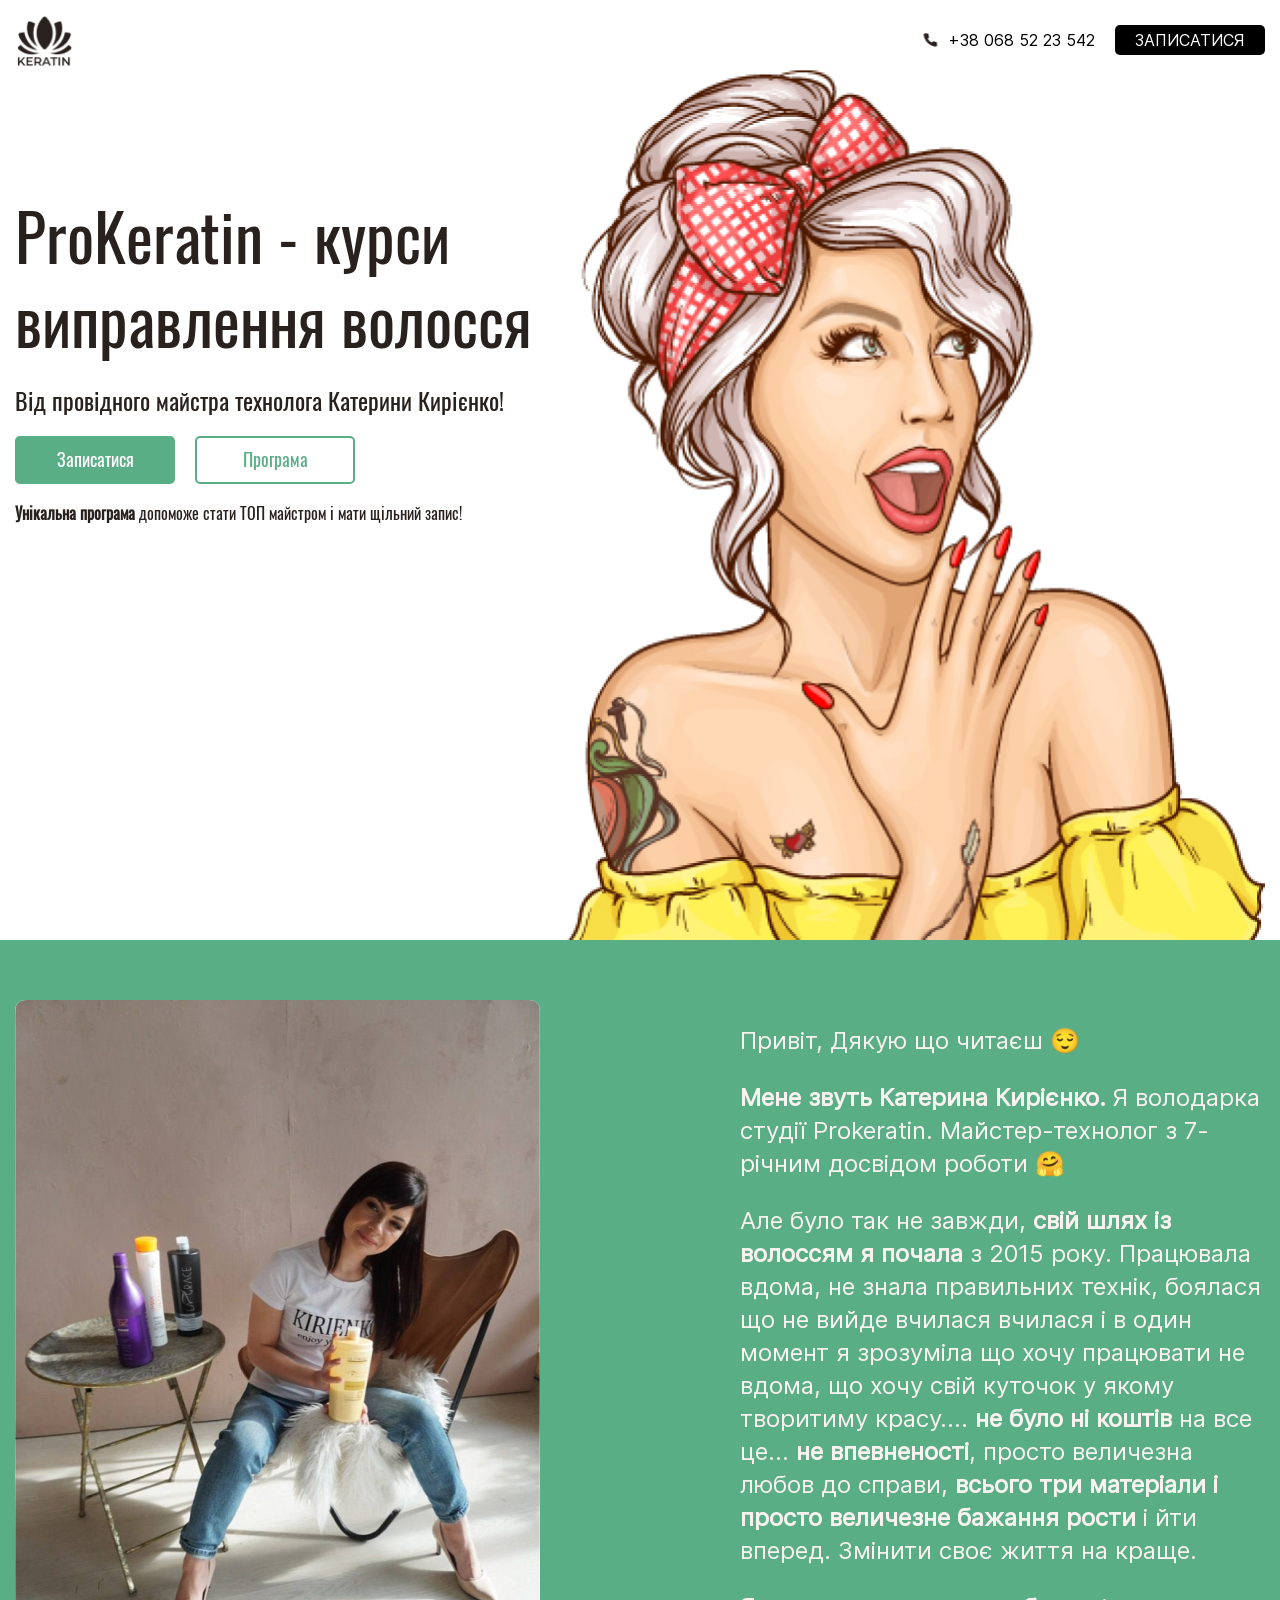
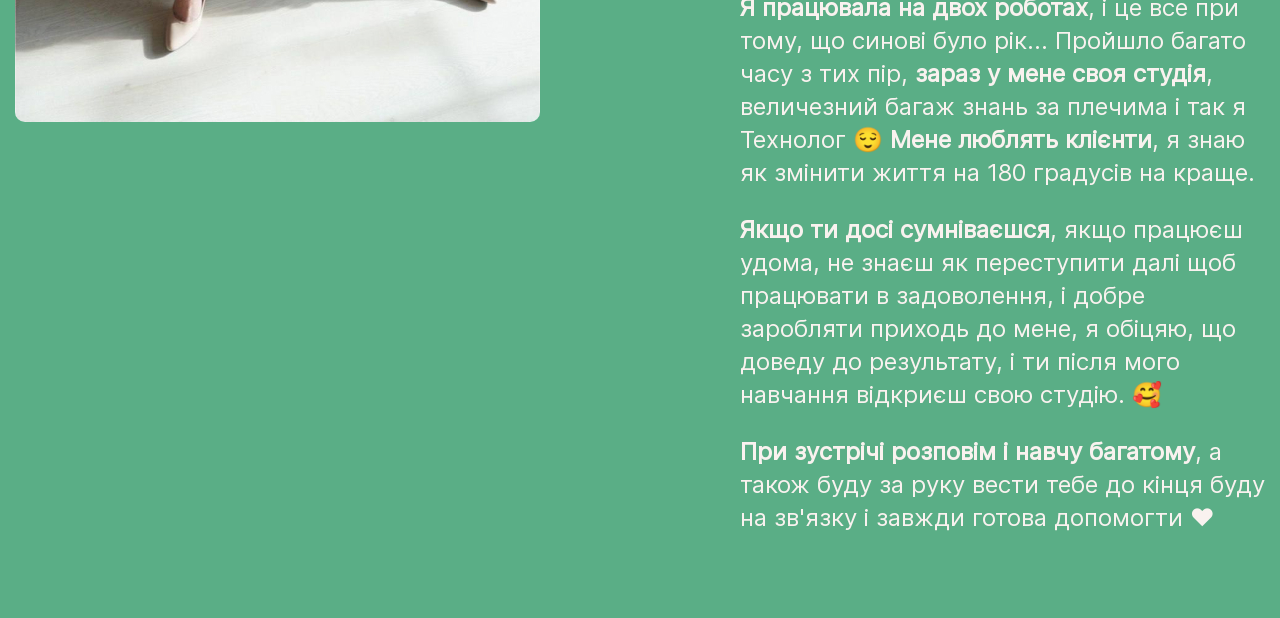
==== index.html @ 507d9b83 "Create section author" ====
<!DOCTYPE html>
<html lang="en">
<head>
    <meta charset="UTF-8">
    <meta http-equiv="X-UA-Compatible" content="IE=edge">
    <meta name="viewport" content="width=device-width, initial-scale=1.0">
    <title>ProKeratin</title>
    <!-- <link rel="stylesheet" href="css/normalize.css"> -->
    <link rel="stylesheet" href="css/style.css">
</head>
<body>
    <header class="header">
        <div class="container">
            <div class="header__top">
                <nav class="header__menu">
                    <ul class="header__menu-list">
                        <li class="header__menu-item">
                            <a class="header__logo" href="#" >
                                <img src="./img/logo_max.png" alt="logo">
                            </a>
                        </li>
                        <li class="header__menu-item">
                            <a class="header__phone" href="tel:+380685223542" >+38 068 52 23 542</a>
                        </li>
                        <li class="header__menu-item">
                            <a class="header__singup" href="#">Записатися</a>
                        </li>
                    </ul>
                </nav>
            </div>
            <div class="header__main">
                <div class="header__desc">
                    <h1 class="header__title">ProKeratin - курси виправлення волосся</h1>
                    <p class="header__desc-author">Від провідного майстра технолога Катерини Кирієнко!</p>
                    <div class="header__btn">
                        <a class="header__btn-item header__btn-item--active" href="#" >Записатися</a>
                        <a class="header__btn-item" href="#" >Програма</a>
                    </div>
                    <p class="header__desc-text"><b>Унікальна програма</b> допоможе стати ТОП майстром і мати щільний запис!</p>
                </div>
                <img class="header__main-img" src="./img/header_main_foto.jpg" alt="main_foto">
            </div>
        </div>
    </header>
    <main class="main">
        <section class="author">
            <div class="container">
                <div class="author__wrapper">
                    <h2 class="is-hidden">Author</h2>
                    <img class="author__photo" src="./img/photo_author.jpg" alt="author photo">
                    <div class="author__text">
                        <p>Привіт, Дякую що читаєш 😌</p>
                        <p><b>Мене звуть Катерина Кирієнко.</b> Я володарка студії Prokeratin. Майстер-технолог з 7-річним досвідом роботи 🤗</p>
                        <p>Але було так не завжди, <b>свій шлях із волоссям я почала</b> з 2015 року. Працювала вдома, не знала правильних технік, боялася що не вийде вчилася вчилася і в один момент я зрозуміла що хочу працювати не вдома, що хочу свій куточок у якому творитиму красу…. <b>не було ні коштів</b> на все це... <b>не впевненості</b>, просто величезна любов до справи, <b>всього три матеріали і просто величезне бажання рости</b> і йти вперед. Змінити своє життя на краще.</p>
                        <p><b>Я працювала на двох роботах</b>, і це все при тому, що синові було рік… Пройшло багато часу з тих пір, <b>зараз у мене своя студія</b>, величезний багаж знань за плечима і так я Технолог 😌 <b>Мене люблять клієнти</b>, я знаю як змінити життя на 180 градусів на краще.</p>
                        <p><b>Якщо ти досі сумніваєшся</b>, якщо працюєш удома, не знаєш як переступити далі щоб працювати в задоволення, і добре заробляти приходь до мене, я обіцяю, що доведу до результату, і ти після мого навчання відкриєш свою студію. 🥰</p>
                        <p><b>При зустрічі розповім і навчу багатому</b>, а також буду за руку вести тебе до кінця буду на зв'язку і завжди готова допомогти ❤️</p>
                    </div>
                </div>
            </div>
        </section>
    </main>
    
</body>
</html>
---- css/style.css ----
@font-face {
  font-family: "Oswald";
  src: url("../fonts/Oswald-Regular.woff2") format("woff2");
  font-weight: 400;
  font-display: swap;
  font-style: normal;
}

@font-face {
  font-family: "Inter";
  src: url("../fonts/Inter-Regular.woff2") format("woff2");
  font-weight: 400;
  font-display: swap;
  font-style: normal;
}

*,
*::before,
*::after {
  -webkit-box-sizing: border-box;
          box-sizing: border-box;
}

body {
  margin: 0;
  background-color: #fff;
  font-family: "Oswald", sans-serif;
  font-size: 100%;
}

img {
  max-width: 100%;
}

a {
  text-decoration: none;
}

ul {
  padding: 0;
  margin: 0;
  list-style: none;
}

li {
  list-style-type: none;
}

.is-hidden {
  display: none !important;
}

.for-mobile {
  display: none;
}

@media (max-width: 1024px) {
  .for-mobile {
    display: block;
  }
}

.btn-reset {
  border: none;
  background: transparent;
  cursor: pointer;
}

.container {
  min-width: 375px;
  padding: 0 15px;
  margin: 0 auto;
}

.header__top {
  margin-top: 10px;
}

.header__menu-list {
  position: relative;
  display: -webkit-box;
  display: -ms-flexbox;
  display: flex;
  -webkit-box-pack: end;
      -ms-flex-pack: end;
          justify-content: flex-end;
  -webkit-box-align: center;
      -ms-flex-align: center;
          align-items: center;
  -webkit-box-orient: horizontal;
  -webkit-box-direction: normal;
      -ms-flex-direction: row;
          flex-direction: row;
  min-height: 45px;
}

.header__menu-item {
  font-family: "Inter", sans-serif;
  font-size: 12px;
  line-height: 14px;
}

.header__logo {
  position: absolute;
  top: 0;
  left: 0;
  display: block;
  width: 45px;
  height: 45px;
}

.header__phone {
  font-weight: 500;
  color: #000;
  position: relative;
}

.header__phone::before {
  content: '';
  position: absolute;
  top: 2px;
  left: -22px;
  width: 12px;
  height: 12px;
  background-image: url("../img/phone.png");
  background-position: center;
  background-repeat: no-repeat;
  background-size: cover;
}

.header__singup {
  padding: 5px 20px;
  margin-left: 10px;
  border-radius: 5px;
  text-transform: uppercase;
  color: #fff;
  background-color: #000;
}

.header__main {
  max-width: 370px;
  margin: 0 auto;
}

.header__desc {
  margin: 60px 0px;
  text-align: center;
  color: #29211e;
}

.header__title {
  font-size: 32px;
  font-weight: 400;
  line-height: 42px;
  margin-bottom: 20px;
}

.header__desc-author {
  font-size: 16px;
  font-weight: 300;
  line-height: 21px;
  margin-bottom: 20px;
}

.header__btn {
  display: -webkit-box;
  display: -ms-flexbox;
  display: flex;
  -webkit-box-pack: justify;
      -ms-flex-pack: justify;
          justify-content: space-between;
  -webkit-box-align: center;
      -ms-flex-align: center;
          align-items: center;
  margin-bottom: 20px;
}

.header__btn-item {
  display: -webkit-box;
  display: -ms-flexbox;
  display: flex;
  -webkit-box-pack: center;
      -ms-flex-pack: center;
          justify-content: center;
  -webkit-box-align: center;
      -ms-flex-align: center;
          align-items: center;
  -webkit-box-orient: horizontal;
  -webkit-box-direction: normal;
      -ms-flex-direction: row;
          flex-direction: row;
  width: 160px;
  height: 48px;
  border: 2px solid #5AAE86;
  border-radius: 5px;
  font-size: 18px;
  font-weight: 500;
  line-height: 21px;
  color: #5AAE86;
}

.header__btn-item--active {
  background-color: #5AAE86;
  color: #fff;
}

.header__desc-text {
  font-size: 12px;
  font-weight: 300;
  line-height: 14px;
}

.author {
  color: #f9f2ef;
  background-color: #5AAE86;
  padding: 60px 0px;
}

.author__wrapper {
  display: -webkit-box;
  display: -ms-flexbox;
  display: flex;
  -webkit-box-orient: vertical;
  -webkit-box-direction: normal;
      -ms-flex-direction: column;
          flex-direction: column;
  -webkit-box-pack: center;
      -ms-flex-pack: center;
          justify-content: center;
  -webkit-box-align: center;
      -ms-flex-align: center;
          align-items: center;
}

.author__photo {
  width: 300px;
  height: 300px;
  background-size: cover;
  border-radius: 10px;
  margin-bottom: 60px;
}

.author__text {
  font-family: "Inter", sans-serif;
  font-size: 16px;
  font-weight: 300;
  line-height: 22px;
}

@media (min-width: 1024px) {
  .header__menu-list {
    min-height: 60px;
  }
  .header__menu-item {
    font-size: 16px;
    line-height: 19px;
  }
  .header__logo {
    width: 60px;
    height: 60px;
  }
  .header__phone::before {
    top: 2px;
    left: -26px;
    width: 16px;
    height: 16px;
  }
  .header__singup {
    margin-left: 20px;
  }
  .header__main {
    position: relative;
    max-width: 1300px;
    width: 100%;
    display: -webkit-box;
    display: -ms-flexbox;
    display: flex;
    -webkit-box-pack: end;
        -ms-flex-pack: end;
            justify-content: flex-end;
    -webkit-box-align: center;
        -ms-flex-align: center;
            align-items: center;
    -webkit-box-orient: horizontal;
    -webkit-box-direction: normal;
        -ms-flex-direction: row;
            flex-direction: row;
  }
  .header__desc {
    position: absolute;
    top: 20px;
    left: 0px;
    width: 745px;
    text-align: start;
    color: #29211e;
  }
  .header__title {
    font-size: 64px;
    line-height: 84px;
  }
  .header__desc-author {
    font-size: 24px;
    line-height: 31px;
  }
  .header__btn {
    display: -webkit-box;
    display: -ms-flexbox;
    display: flex;
    -webkit-box-pack: start;
        -ms-flex-pack: start;
            justify-content: start;
    -webkit-box-align: center;
        -ms-flex-align: center;
            align-items: center;
    -webkit-box-orient: horizontal;
    -webkit-box-direction: normal;
        -ms-flex-direction: row;
            flex-direction: row;
  }
  .header__btn-item {
    margin-right: 20px;
  }
  .header__desc-text {
    font-size: 16px;
    line-height: 19px;
  }
  .header__main-img {
    height: 870px;
  }
  .author {
    padding: 60px 0px;
  }
  .author__wrapper {
    display: -webkit-box;
    display: -ms-flexbox;
    display: flex;
    -webkit-box-pack: justify;
        -ms-flex-pack: justify;
            justify-content: space-between;
    -webkit-box-align: start;
        -ms-flex-align: start;
            align-items: flex-start;
    -webkit-box-orient: horizontal;
    -webkit-box-direction: normal;
        -ms-flex-direction: row;
            flex-direction: row;
  }
  .author__photo {
    width: 525px;
    height: 722px;
    margin-bottom: 60px;
  }
  .author__text {
    width: 525px;
    font-size: 24px;
    line-height: 33px;
  }
}

@media (min-width: 1330px) {
  .container {
    max-width: 1330px;
  }
}
/*# sourceMappingURL=style.css.map */
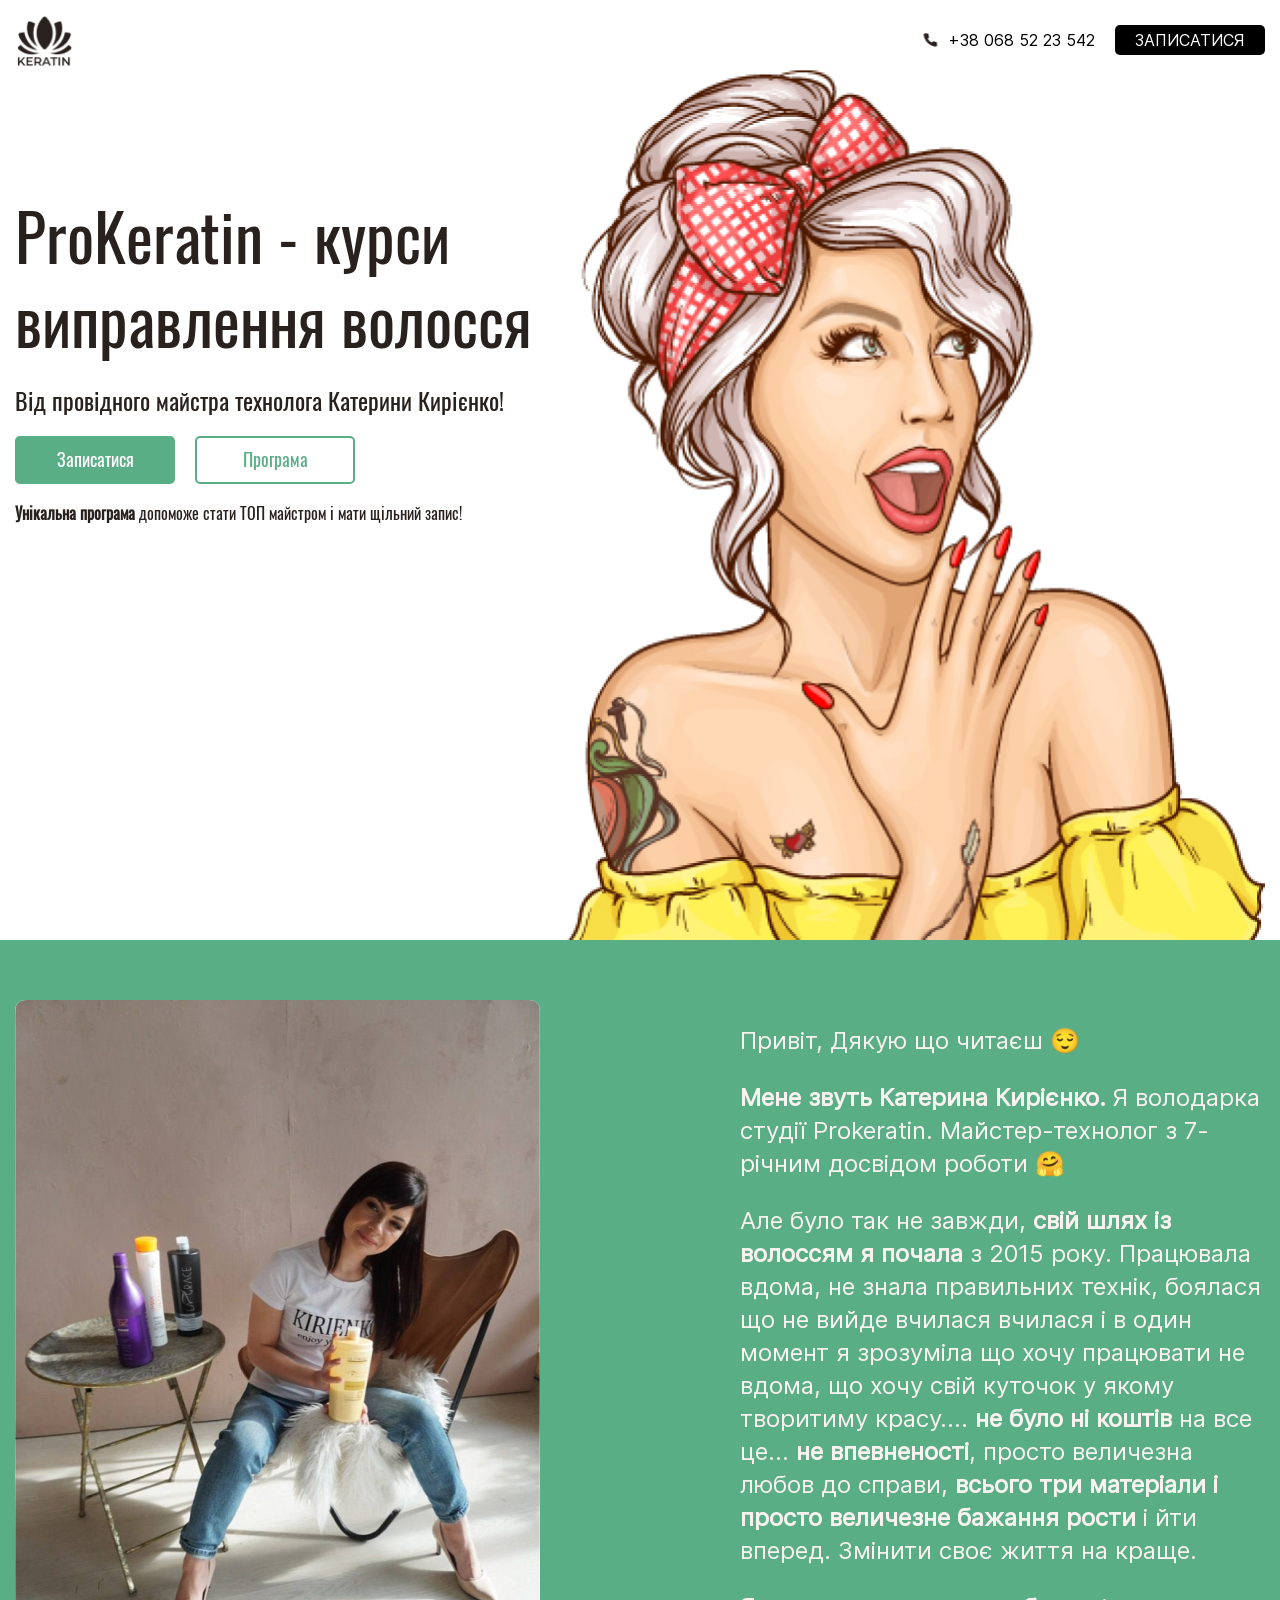
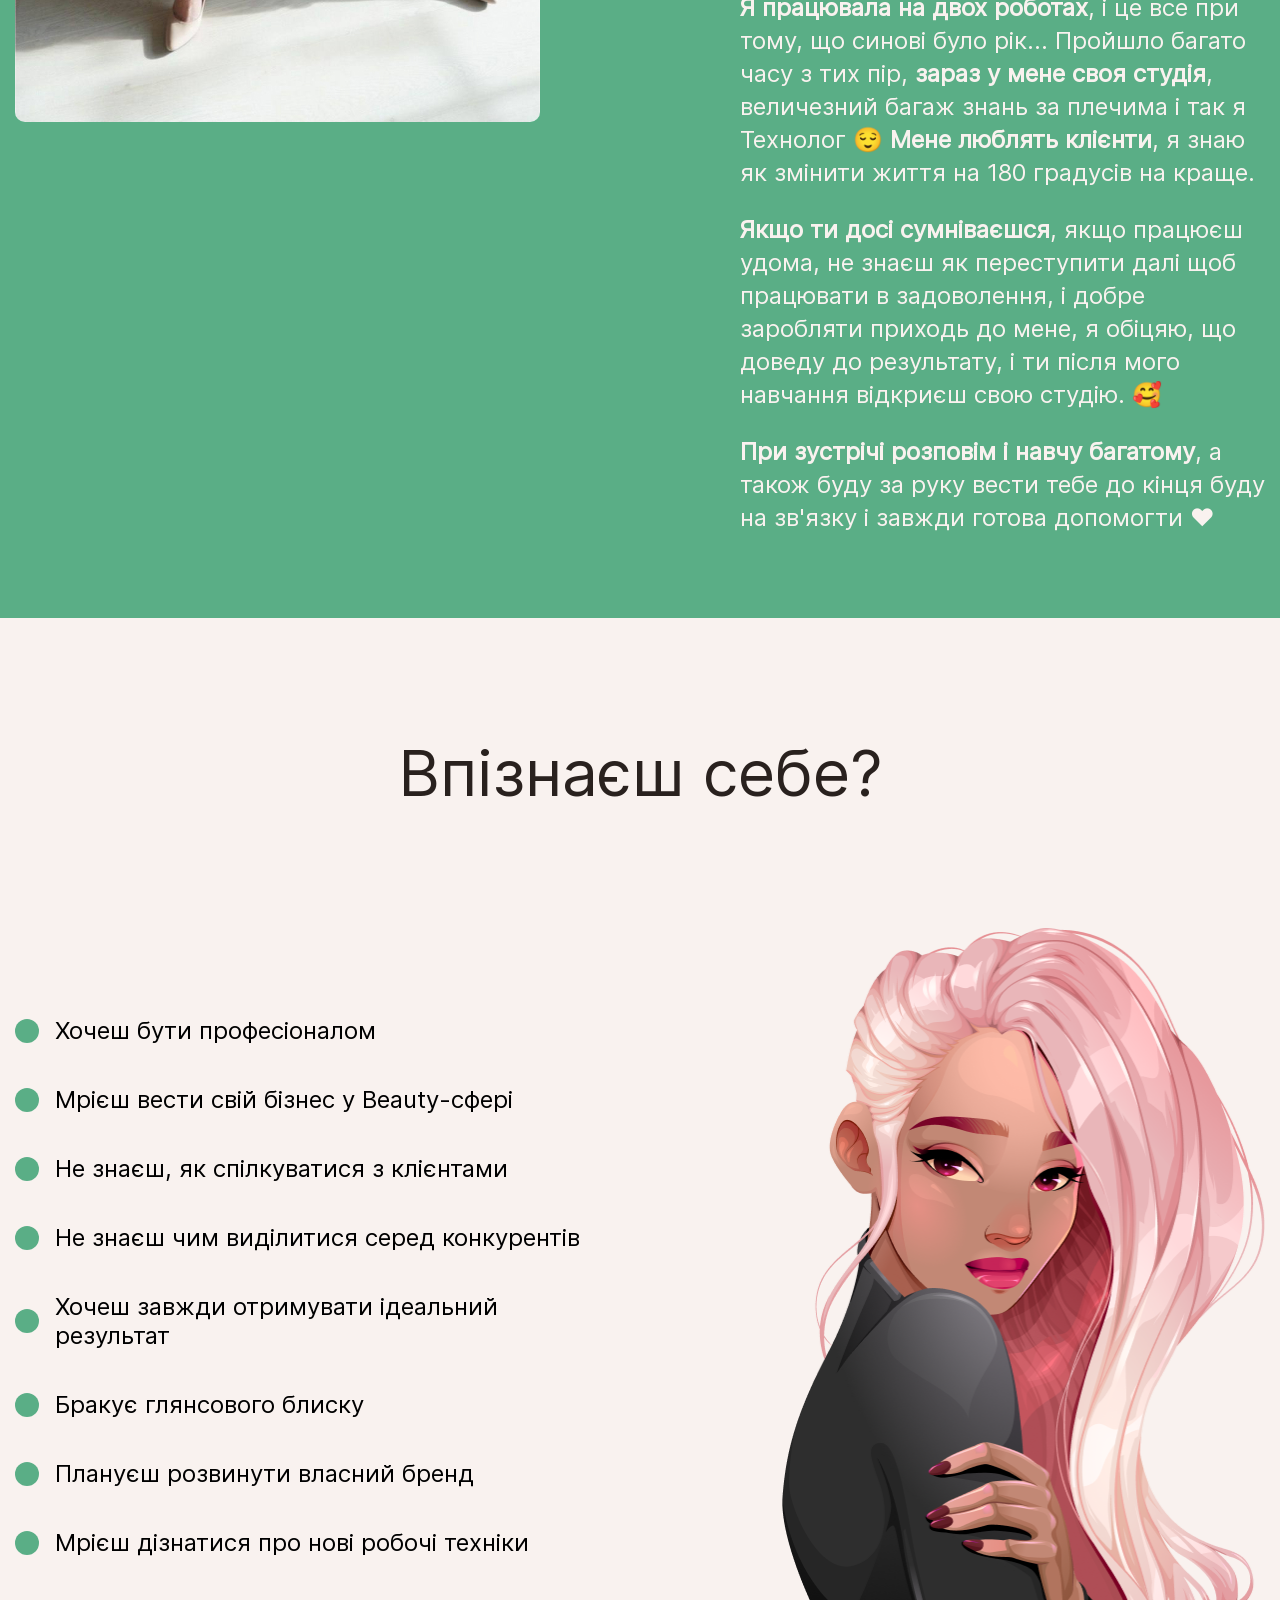
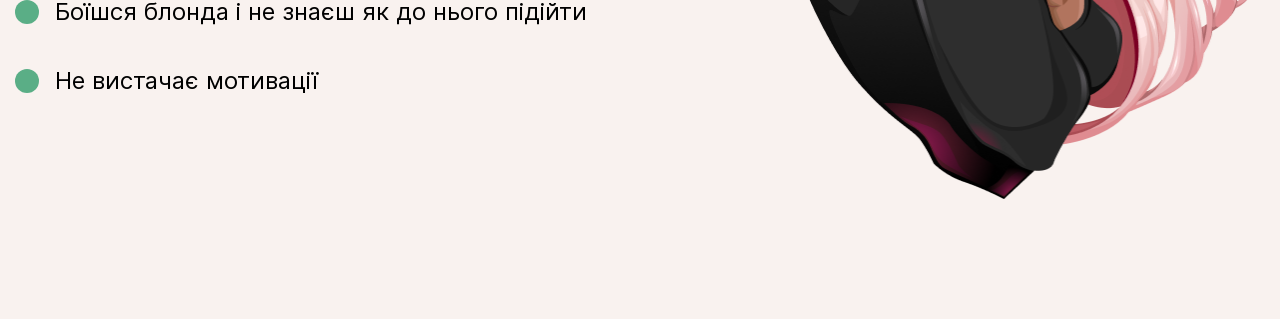
==== commit 7037fcbd: "Create section yourself" ====
--- a/index.html
+++ b/index.html
@@ -59,6 +59,28 @@
                 </div>
             </div>
         </section>
+        <section class="yourself">
+            <div class="container">
+                <div class="yourself__wrapper">
+                    <h2 class="title">Впізнаєш себе?</h2>
+                    <div class="yourself__box">
+                        <img class="yourself__img" src="./img/yourself.png" alt="you recognize yourself">
+                        <ul class="yourself__list">
+                            <li class="yourself__item"><p>Хочеш бути професіоналом</p></li>
+                            <li class="yourself__item"><p>Мрієш вести свій бізнес у Beauty-сфері</p></li>
+                            <li class="yourself__item"><p>Не знаєш, як спілкуватися з клієнтами</p></li>
+                            <li class="yourself__item"><p>Не знаєш чим виділитися серед конкурентів</p></li>
+                            <li class="yourself__item"><p>Хочеш завжди отримувати ідеальний результат</p></li>
+                            <li class="yourself__item"><p>Бракує глянсового блиску</p></li>
+                            <li class="yourself__item"><p>Плануєш розвинути власний бренд</p></li>
+                            <li class="yourself__item"><p>Мрієш дізнатися про нові робочі техніки</p></li>
+                            <li class="yourself__item"><p>Боїшся блонда і не знаєш як до нього підійти</p></li>
+                            <li class="yourself__item"><p>Не вистачає мотивації</p></li>
+                        </ul>
+                    </div>
+                </div>
+            </div>
+        </section>
     </main>
     
 </body>
--- a/css/style.css
+++ b/css/style.css
@@ -70,6 +70,15 @@
   min-width: 375px;
   padding: 0 15px;
   margin: 0 auto;
+}
+
+.title {
+  text-align: center;
+  font-family: "Inter", sans-serif;
+  font-size: 32px;
+  font-weight: 300;
+  line-height: 42px;
+  color: #29211e;
 }
 
 .header__top {
@@ -247,7 +256,61 @@
   line-height: 22px;
 }
 
+.yourself {
+  background-color: #f9f2ef;
+  padding: 60px 0px;
+}
+
+.yourself__box {
+  display: -webkit-box;
+  display: -ms-flexbox;
+  display: flex;
+  -webkit-box-orient: vertical;
+  -webkit-box-direction: normal;
+      -ms-flex-direction: column;
+          flex-direction: column;
+  -webkit-box-pack: center;
+      -ms-flex-pack: center;
+          justify-content: center;
+  -webkit-box-align: center;
+      -ms-flex-align: center;
+          align-items: center;
+}
+
+.yourself__img {
+  width: 157px;
+  height: 283px;
+  margin: 60px 0px;
+}
+
+.yourself__item {
+  position: relative;
+  padding-left: 25px;
+  font-family: "Inter", sans-serif;
+  font-size: 16px;
+  font-weight: 400;
+  line-height: 19px;
+  margin-bottom: 30px;
+}
+
+.yourself__item p::before {
+  content: '';
+  width: 16px;
+  height: 16px;
+  border-radius: 50%;
+  background-color: #5AAE86;
+  position: absolute;
+  top: 50%;
+  left: 0px;
+  -webkit-transform: translateY(-50%);
+          transform: translateY(-50%);
+}
+
 @media (min-width: 1024px) {
+  .title {
+    font-size: 64px;
+    line-height: 84px;
+  }
   .header__menu-list {
     min-height: 60px;
   }
@@ -355,6 +418,39 @@
     font-size: 24px;
     line-height: 33px;
   }
+  .yourself__box {
+    display: -webkit-box;
+    display: -ms-flexbox;
+    display: flex;
+    -webkit-box-pack: justify;
+        -ms-flex-pack: justify;
+            justify-content: space-between;
+    -webkit-box-align: center;
+        -ms-flex-align: center;
+            align-items: center;
+    -webkit-box-orient: horizontal;
+    -webkit-box-direction: reverse;
+        -ms-flex-direction: row-reverse;
+            flex-direction: row-reverse;
+  }
+  .yourself__img {
+    width: 483px;
+    height: 871px;
+  }
+  .yourself__list {
+    width: 600px;
+  }
+  .yourself__item {
+    padding-left: 40px;
+    font-size: 24px;
+    line-height: 29px;
+    margin-bottom: 40px;
+  }
+  .yourself__item p::before {
+    content: '';
+    width: 24px;
+    height: 24px;
+  }
 }
 
 @media (min-width: 1330px) {
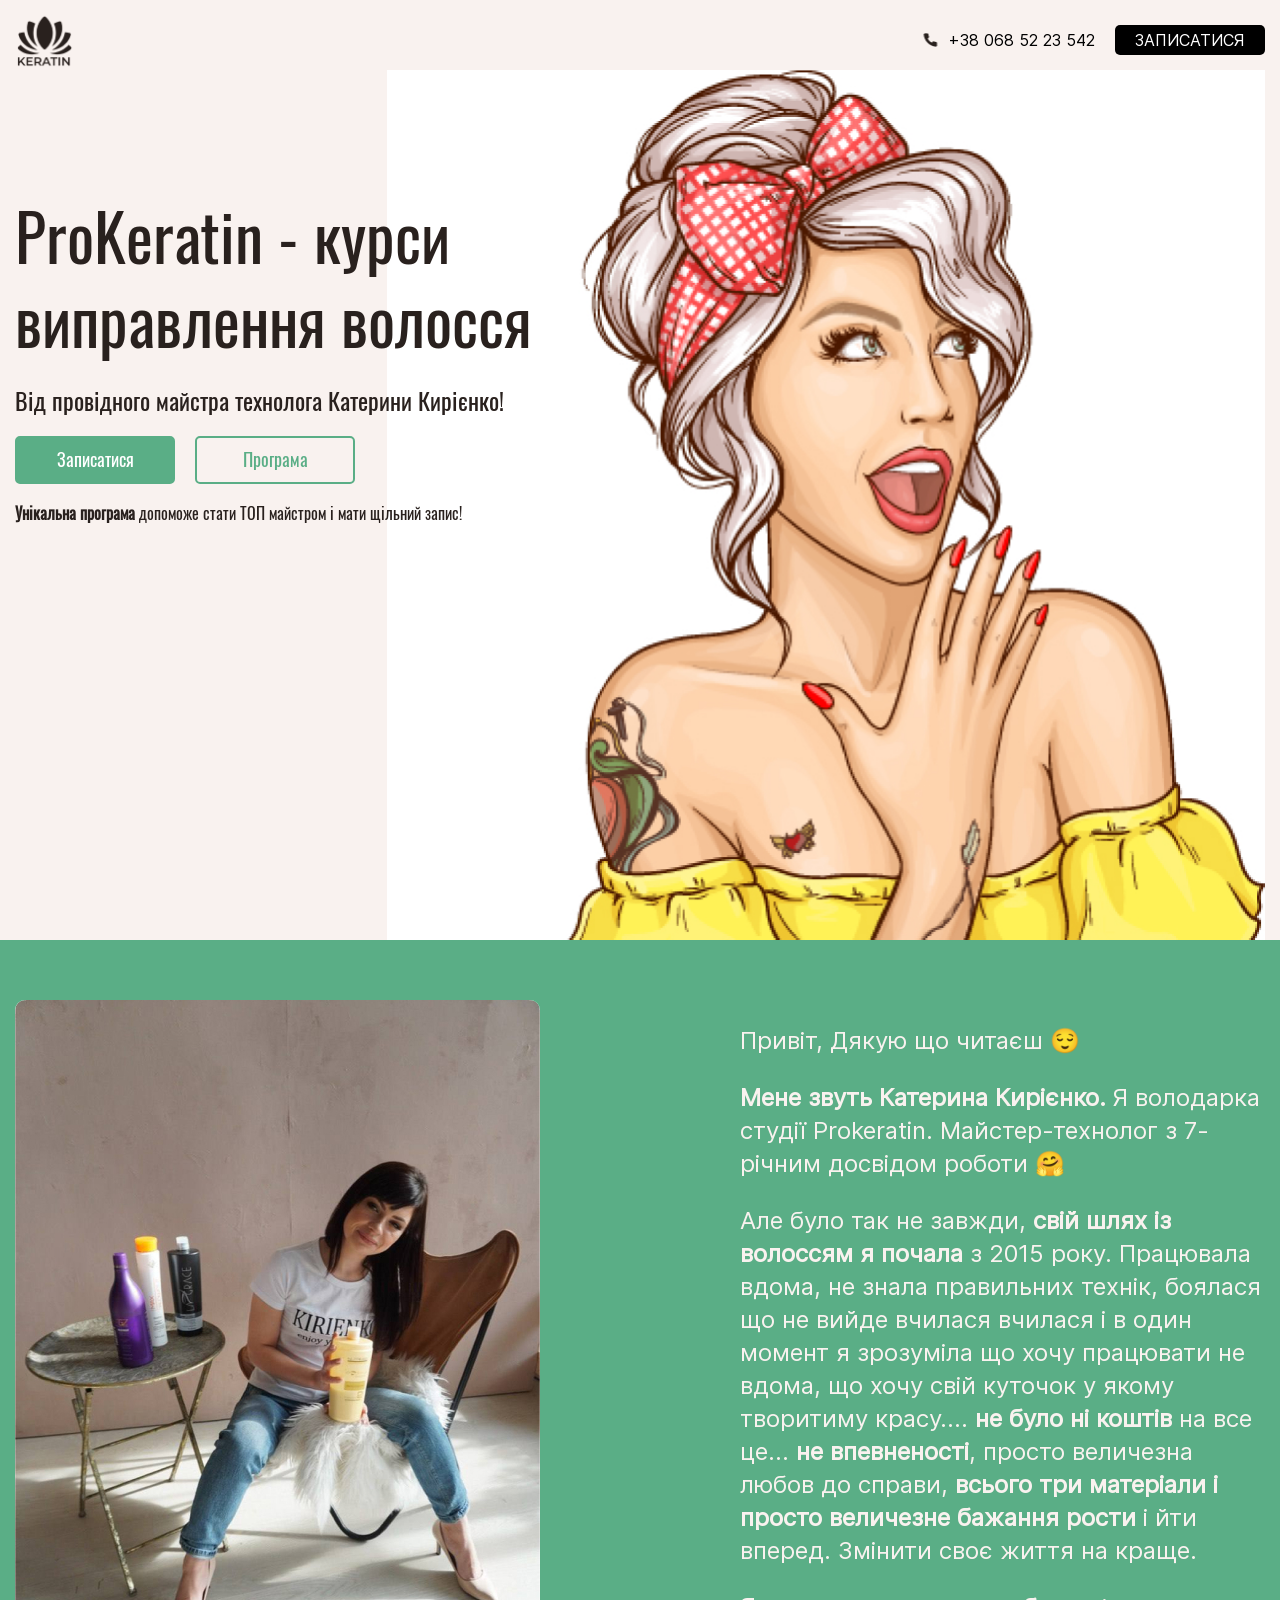
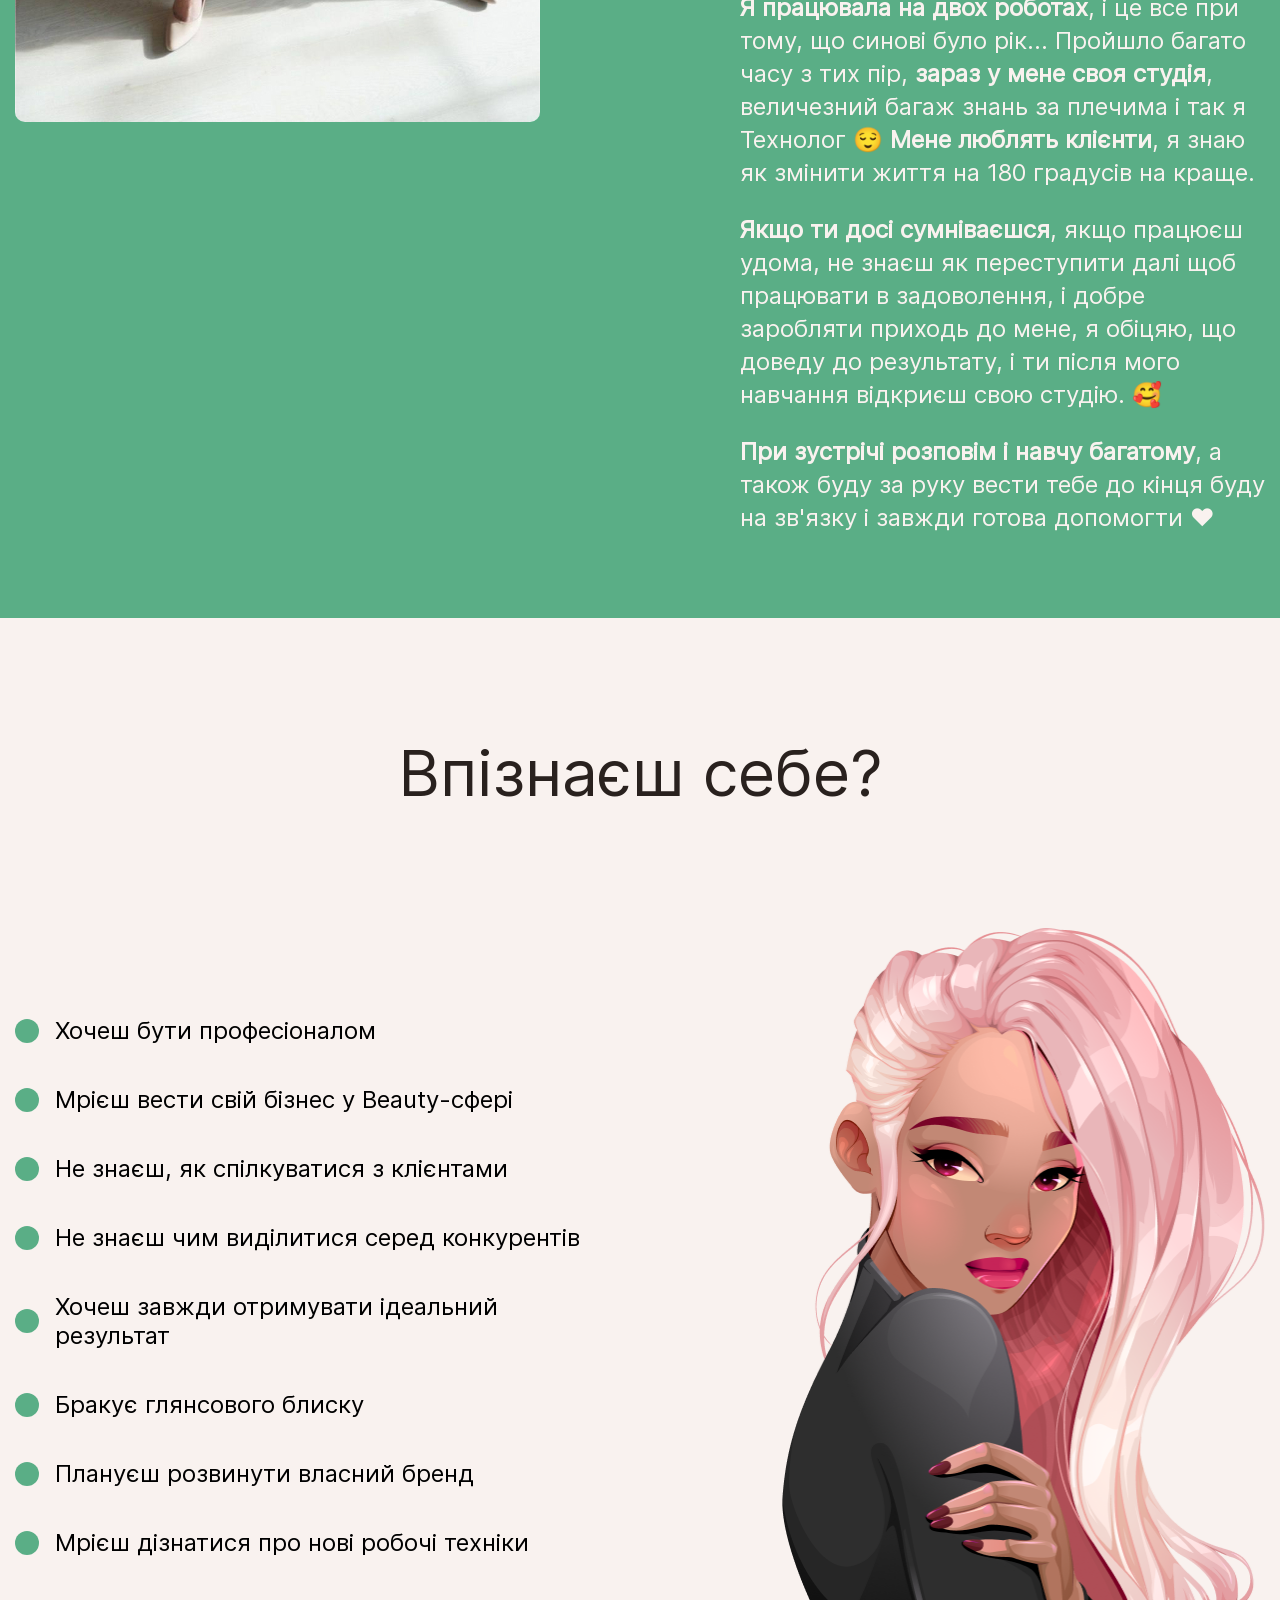
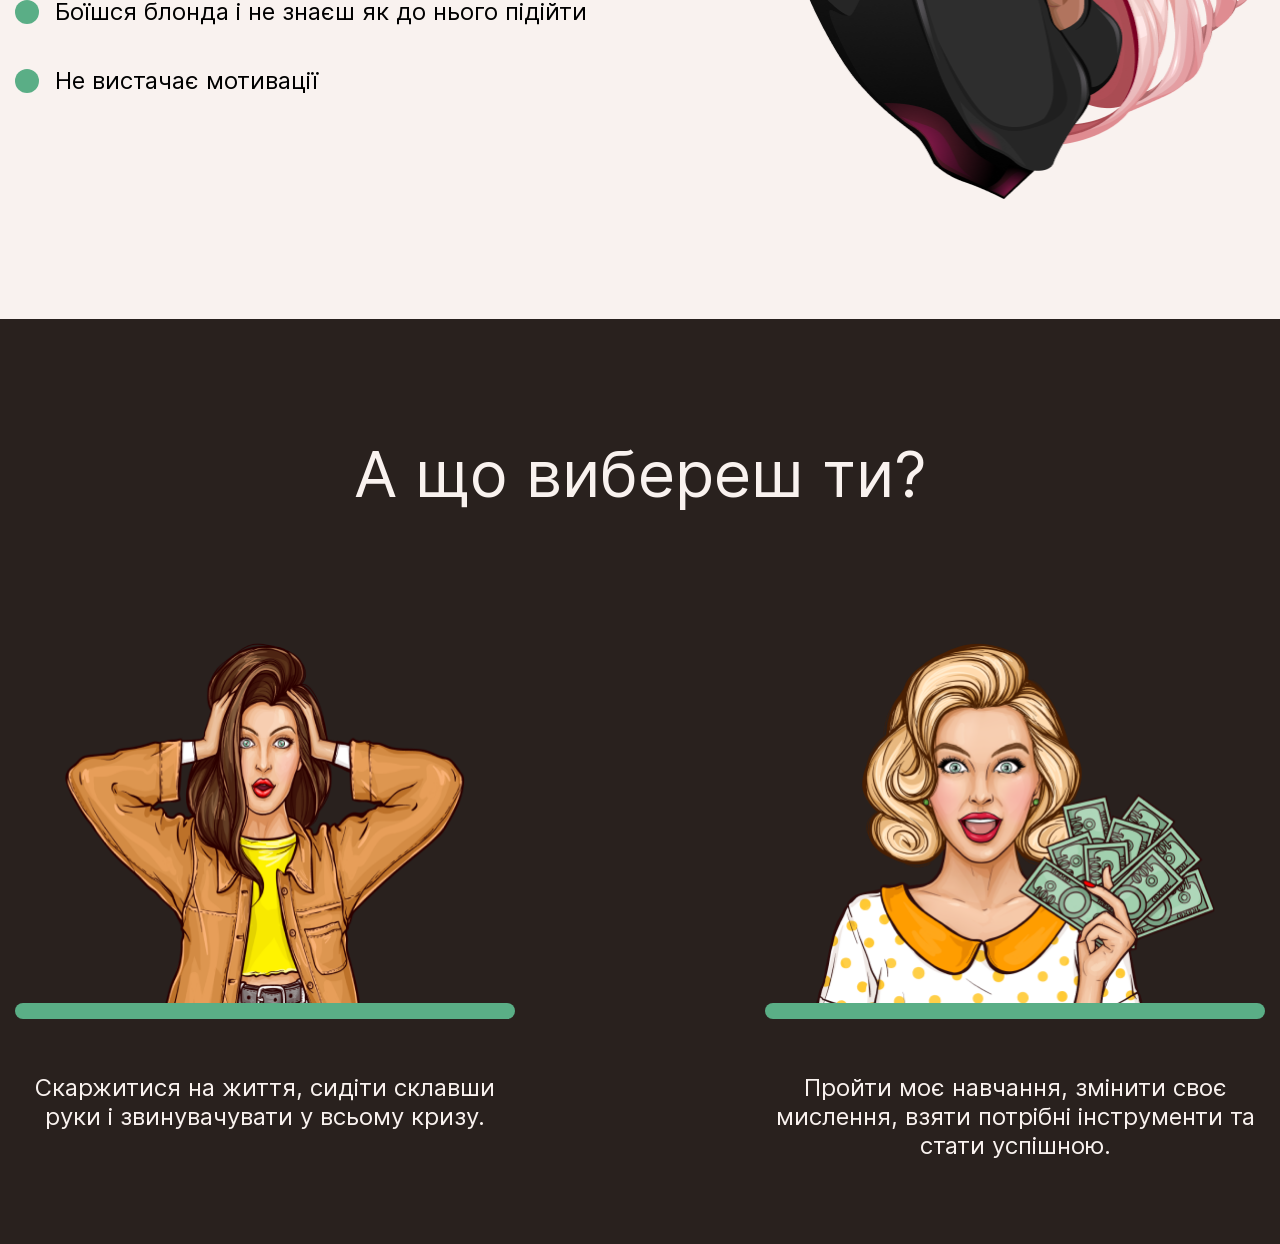
==== commit 37cb72d7: "Create section choose-you" ====
--- a/index.html
+++ b/index.html
@@ -81,6 +81,21 @@
                 </div>
             </div>
         </section>
+        <section class="choose-you">
+            <div class="container">
+                <h2 class="title title--color">А що вибереш ти?</h2>
+                <div class="choose-you__wrapper">
+                    <div class="choose-you__item">
+                        <div class="choose-you__img"><img  src="./img/choose_img_1.png" alt="what will you choose"></div>
+                        <p class="choose-you__text">Скаржитися на життя, сидіти склавши руки і звинувачувати у всьому кризу.</p>
+                    </div>
+                    <div class="choose-you__item">
+                        <div class="choose-you__img"><img  src="./img/choose_img_2.png" alt="what will you choose"></div>
+                        <p class="choose-you__text">Пройти моє навчання, змінити своє мислення, взяти потрібні інструменти та стати успішною.</p>
+                    </div>
+                </div>
+            </div>
+        </section>
     </main>
     
 </body>
--- a/css/style.css
+++ b/css/style.css
@@ -70,6 +70,14 @@
   min-width: 375px;
   padding: 0 15px;
   margin: 0 auto;
+}
+
+body {
+  background-color: #f9f2ef;
+}
+
+section {
+  padding: 60px 0px;
 }
 
 .title {
@@ -79,6 +87,10 @@
   font-weight: 300;
   line-height: 42px;
   color: #29211e;
+}
+
+.title--color {
+  color: #F9F2EF;
 }
 
 .header__top {
@@ -222,7 +234,6 @@
 .author {
   color: #f9f2ef;
   background-color: #5AAE86;
-  padding: 60px 0px;
 }
 
 .author__wrapper {
@@ -256,11 +267,6 @@
   line-height: 22px;
 }
 
-.yourself {
-  background-color: #f9f2ef;
-  padding: 60px 0px;
-}
-
 .yourself__box {
   display: -webkit-box;
   display: -ms-flexbox;
@@ -304,6 +310,59 @@
   left: 0px;
   -webkit-transform: translateY(-50%);
           transform: translateY(-50%);
+}
+
+.choose-you {
+  color: #f9f2ef;
+  background-color: #29211E;
+}
+
+.choose-you__item {
+  width: 345px;
+  margin-top: 60px;
+  display: -webkit-box;
+  display: -ms-flexbox;
+  display: flex;
+  -webkit-box-orient: vertical;
+  -webkit-box-direction: normal;
+      -ms-flex-direction: column;
+          flex-direction: column;
+  -webkit-box-pack: center;
+      -ms-flex-pack: center;
+          justify-content: center;
+  -webkit-box-align: center;
+      -ms-flex-align: center;
+          align-items: center;
+  text-align: center;
+}
+
+.choose-you__img {
+  width: 100%;
+  position: relative;
+  margin-bottom: 30px;
+}
+
+.choose-you__img::after {
+  content: '';
+  height: 12px;
+  border-radius: 7px;
+  position: absolute;
+  left: 0px;
+  right: 0px;
+  bottom: 0px;
+  background-color: #5AAE86;
+}
+
+.choose-you__img img {
+  width: 300px;
+  height: 285px;
+}
+
+.choose-you__text {
+  font-family: "Inter", sans-serif;
+  font-size: 16px;
+  font-weight: 400;
+  line-height: 19px;
 }
 
 @media (min-width: 1024px) {
@@ -451,6 +510,39 @@
     width: 24px;
     height: 24px;
   }
+  .choose-you__wrapper {
+    display: -webkit-box;
+    display: -ms-flexbox;
+    display: flex;
+    -webkit-box-pack: justify;
+        -ms-flex-pack: justify;
+            justify-content: space-between;
+    -webkit-box-align: start;
+        -ms-flex-align: start;
+            align-items: flex-start;
+    -webkit-box-orient: horizontal;
+    -webkit-box-direction: normal;
+        -ms-flex-direction: row;
+            flex-direction: row;
+  }
+  .choose-you__item {
+    width: 500px;
+  }
+  .choose-you__img {
+    width: 100%;
+  }
+  .choose-you__img::after {
+    height: 16px;
+    border-radius: 10px;
+  }
+  .choose-you__img img {
+    width: 400px;
+    height: 385px;
+  }
+  .choose-you__text {
+    font-size: 24px;
+    line-height: 29px;
+  }
 }
 
 @media (min-width: 1330px) {
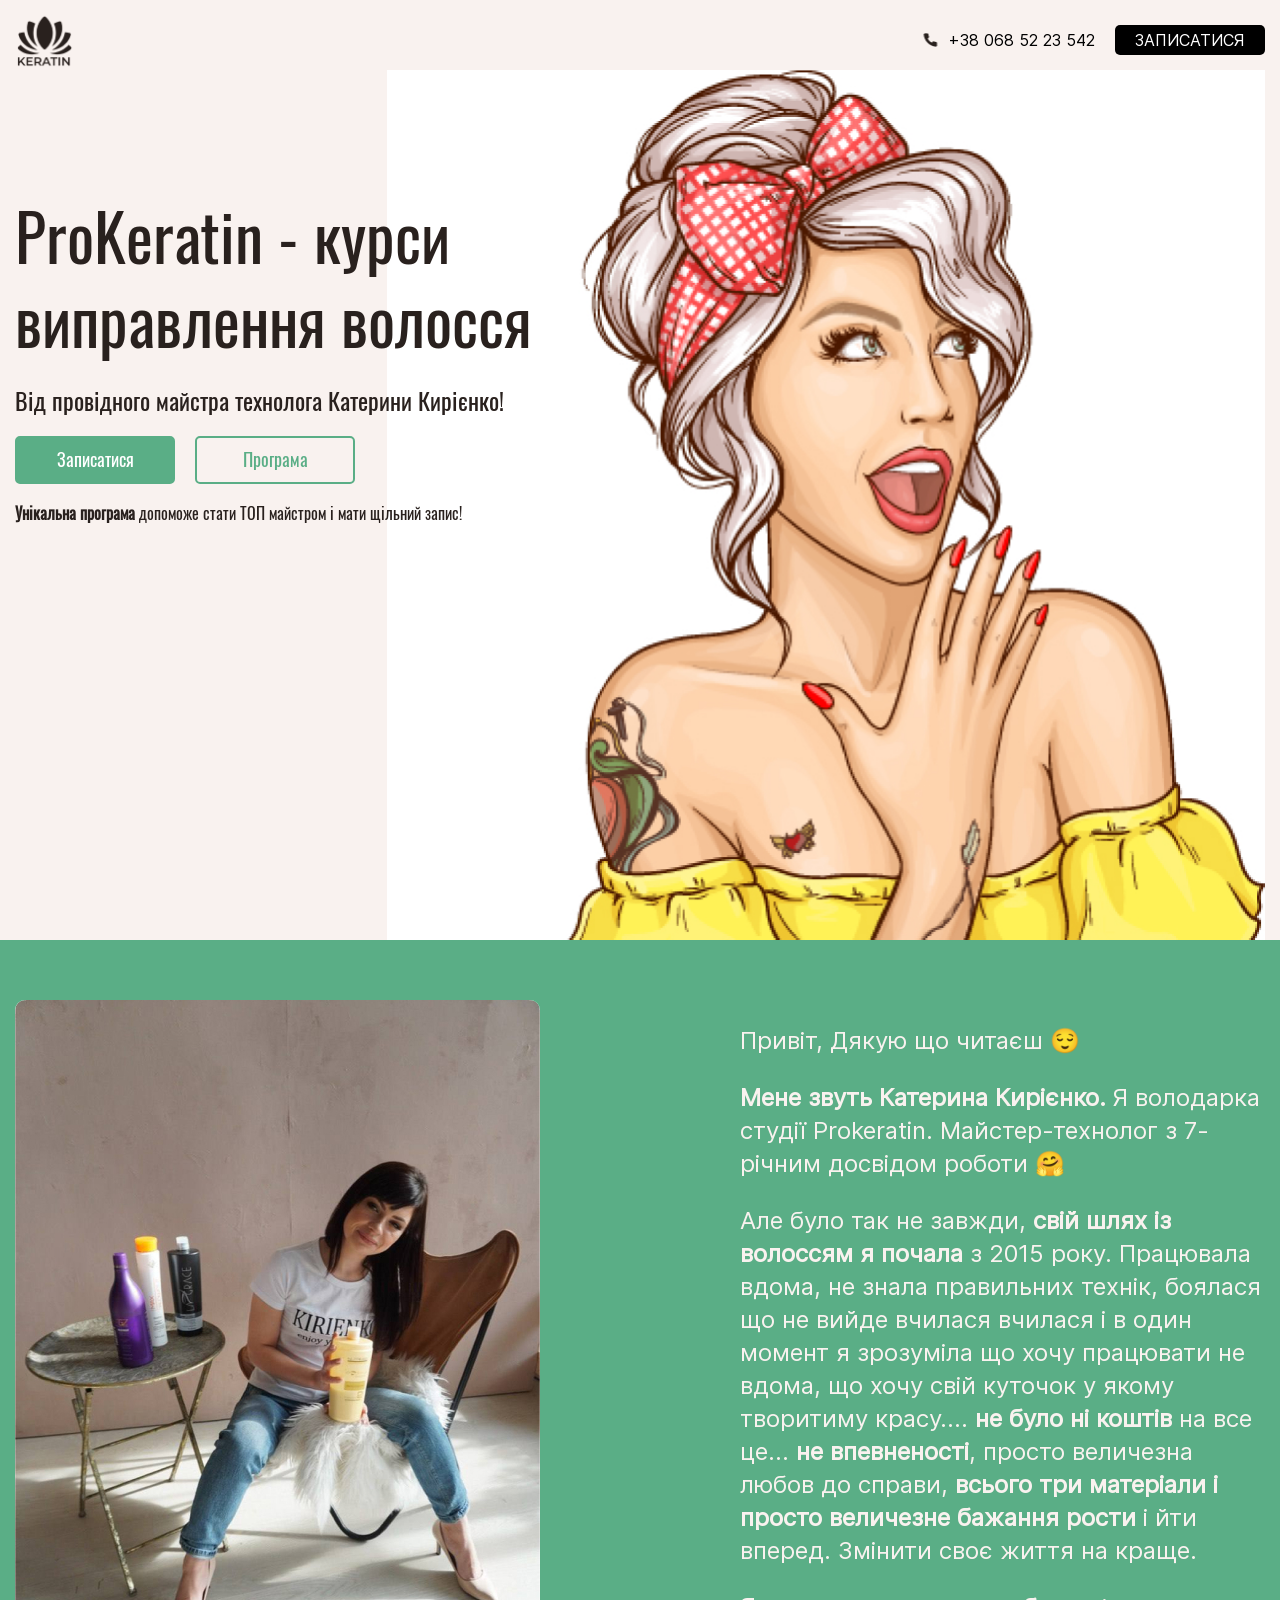
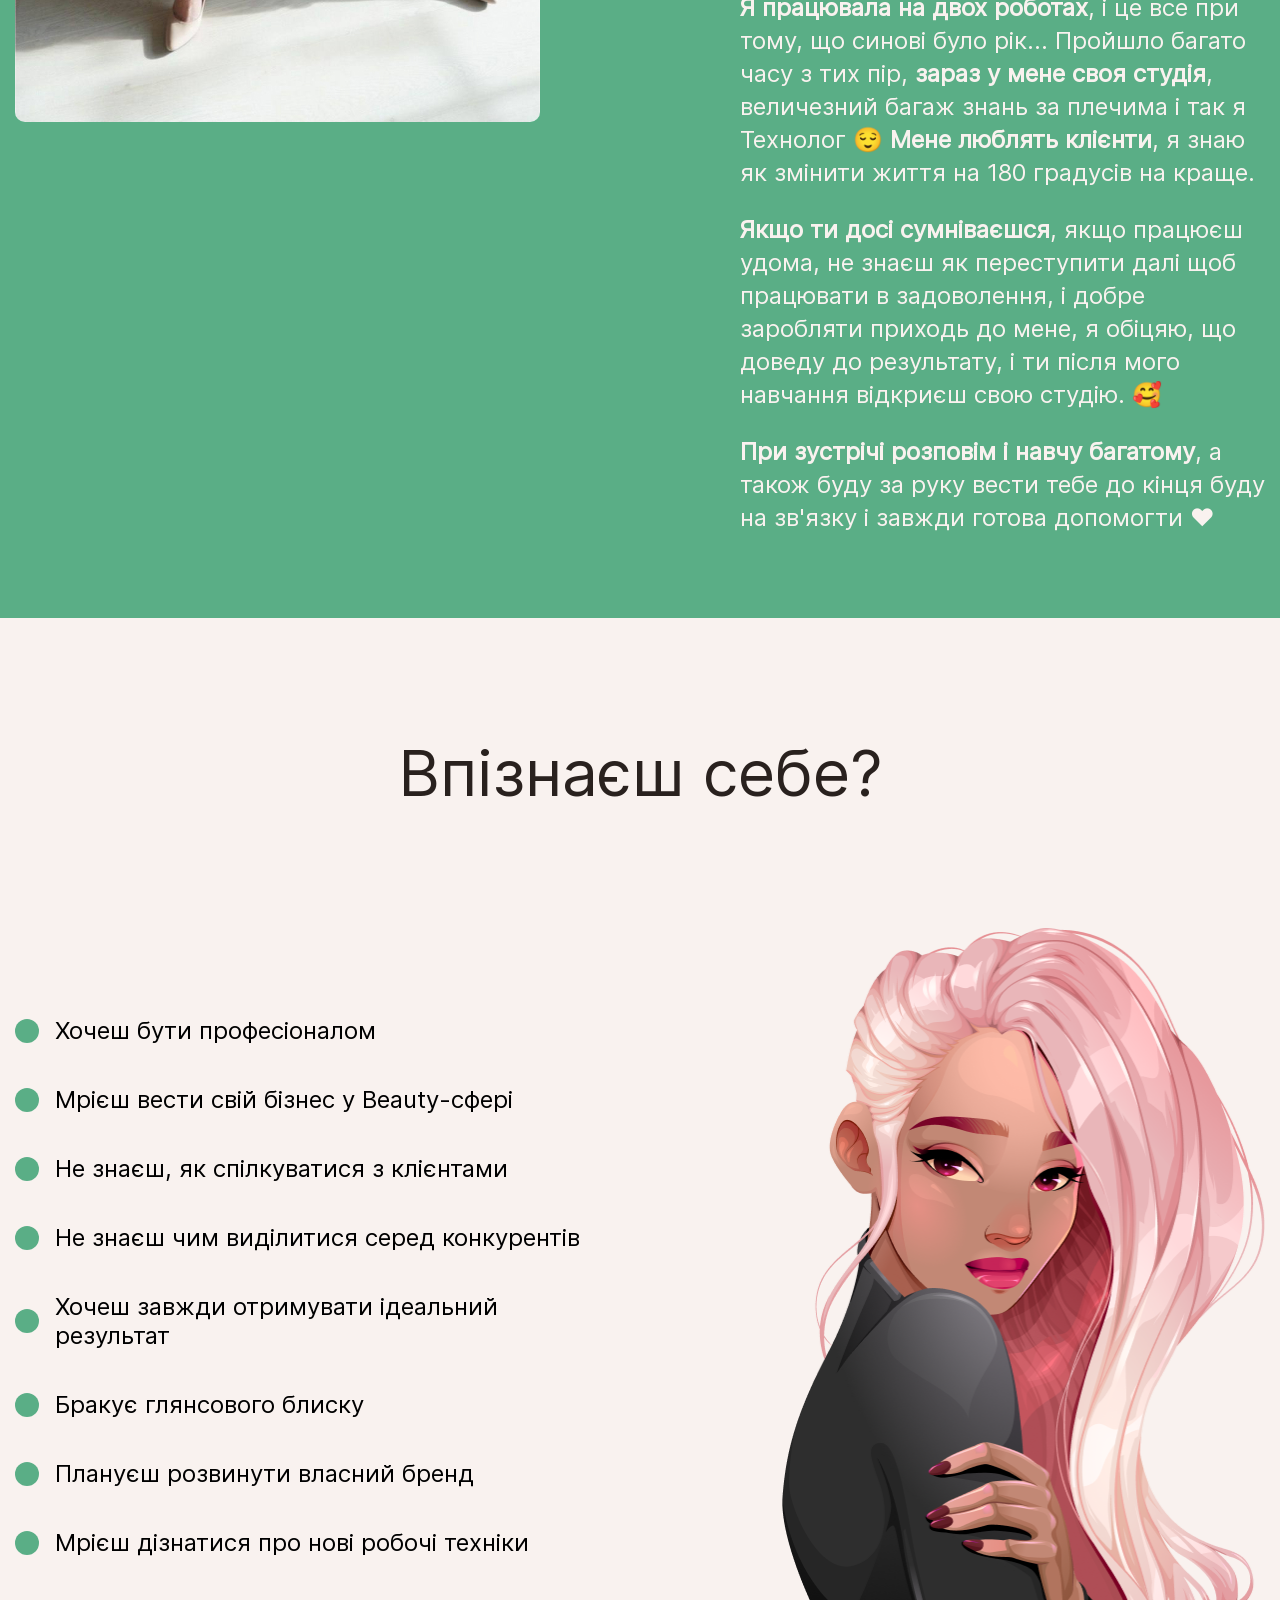
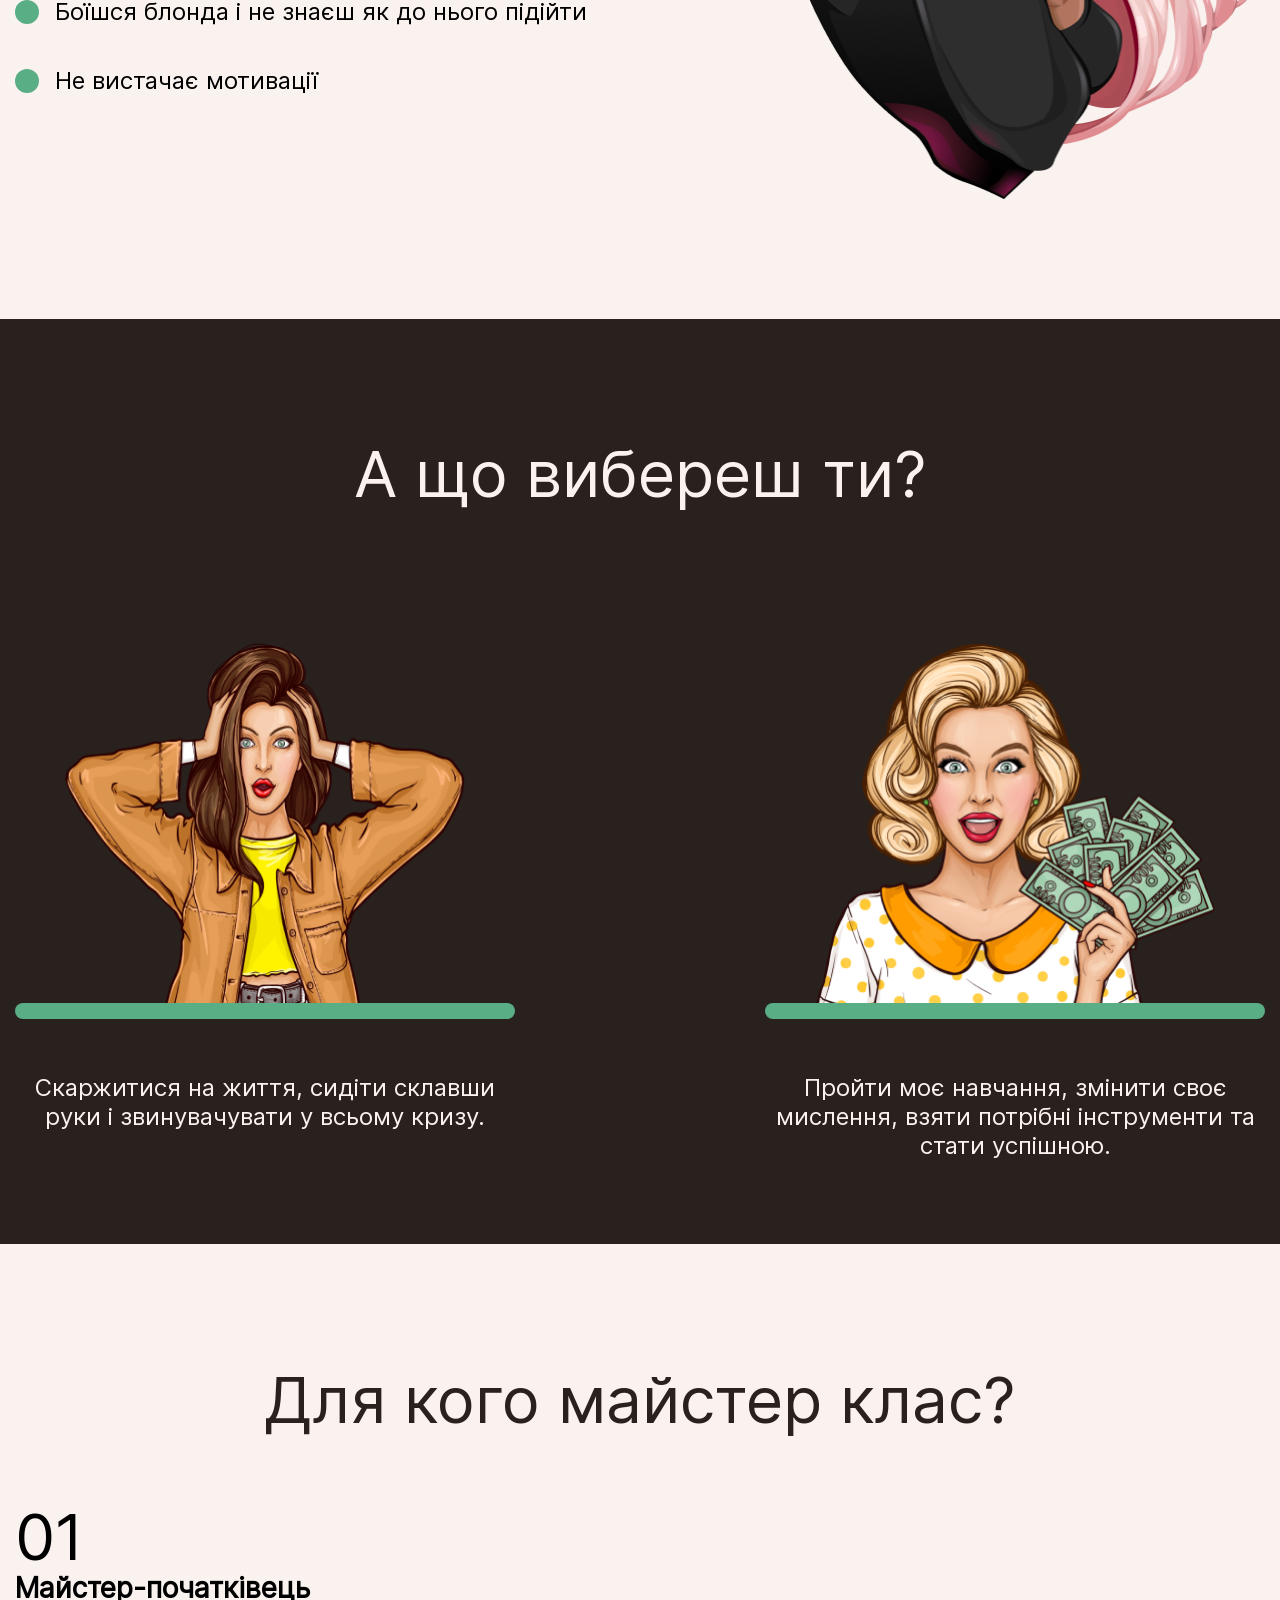
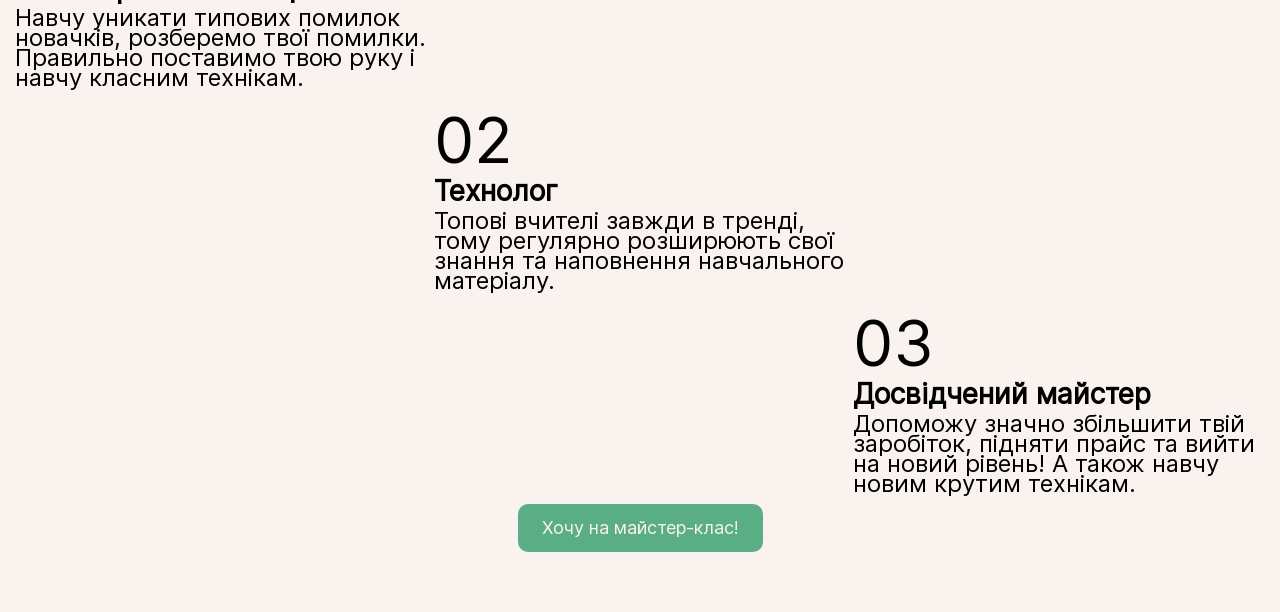
==== commit 6b32de06: "Create section master-class" ====
--- a/index.html
+++ b/index.html
@@ -96,6 +96,38 @@
                 </div>
             </div>
         </section>
+        <section class="master-class">
+            <div class="container">
+                <h2 class="title">Для кого майстер клас?</h2>
+                <div class="master-class__wrapper">
+                    <ul class="master-class__list">
+                        <li class="master-class__item">
+                            <div class="master-class__item-box">
+                                <span>01</span>
+                                <h3>Майстер-початківець</h3>
+                                <p>Навчу уникати типових помилок новачків, розберемо твої помилки.
+                                Правильно поставимо твою руку і навчу класним технікам.</p>
+                            </div>   
+                        </li>
+                        <li class="master-class__item master-class__item--flex-center">
+                            <div class="master-class__item-box">
+                                <span>02</span>
+                                <h3>Технолог</h3>
+                                <p>Топові вчителі завжди в тренді, тому регулярно розширюють свої знання та наповнення навчального матеріалу.</p>
+                            </div>
+                        </li>
+                        <li class="master-class__item master-class__item--flex-end">
+                            <div class="master-class__item-box">
+                                <span>03</span>
+                                <h3>Досвідчений майстер </h3>
+                                <p>Допоможу значно збільшити твій заробіток, підняти прайс та вийти на новий рівень! А також навчу новим крутим технікам.</p>
+                            </div>
+                        </li>
+                    </ul>
+                    <a class="master-class__btn" href="#" >Хочу на майстер-клас!</a>
+                </div>
+            </div>
+        </section>
     </main>
     
 </body>
--- a/css/style.css
+++ b/css/style.css
@@ -363,6 +363,72 @@
   font-size: 16px;
   font-weight: 400;
   line-height: 19px;
+}
+
+.master-class__wrapper {
+  display: -webkit-box;
+  display: -ms-flexbox;
+  display: flex;
+  -webkit-box-orient: vertical;
+  -webkit-box-direction: normal;
+      -ms-flex-direction: column;
+          flex-direction: column;
+  -webkit-box-pack: center;
+      -ms-flex-pack: center;
+          justify-content: center;
+  -webkit-box-align: center;
+      -ms-flex-align: center;
+          align-items: center;
+}
+
+.master-class__item {
+  margin-bottom: 60px;
+  font-family: "Inter", sans-serif;
+  font-size: 16px;
+  line-height: 19px;
+}
+
+.master-class__item span {
+  font-size: 64px;
+  font-weight: 300;
+  line-height: 83px;
+}
+
+.master-class__item h3 {
+  margin: 0px;
+  padding: 0px;
+  font-weight: 600;
+}
+
+.master-class__item p {
+  margin: 0px;
+  padding: 10px 0px;
+  font-weight: 300;
+}
+
+.master-class__btn {
+  width: 245px;
+  height: 48px;
+  display: -webkit-box;
+  display: -ms-flexbox;
+  display: flex;
+  -webkit-box-pack: center;
+      -ms-flex-pack: center;
+          justify-content: center;
+  -webkit-box-align: center;
+      -ms-flex-align: center;
+          align-items: center;
+  -webkit-box-orient: horizontal;
+  -webkit-box-direction: normal;
+      -ms-flex-direction: row;
+          flex-direction: row;
+  border-radius: 10px;
+  background-color: #5AAE86;
+  color: #F9F2EF;
+  font-family: "Inter", sans-serif;
+  font-size: 18px;
+  font-weight: 500;
+  line-height: 21px;
 }
 
 @media (min-width: 1024px) {
@@ -543,6 +609,44 @@
     font-size: 24px;
     line-height: 29px;
   }
+  .master-class__item {
+    margin-bottom: 0px;
+    font-size: 24px;
+    line-height: 20px;
+  }
+  .master-class__item--flex-center {
+    display: -webkit-box;
+    display: -ms-flexbox;
+    display: flex;
+    -webkit-box-pack: center;
+        -ms-flex-pack: center;
+            justify-content: center;
+    -webkit-box-align: center;
+        -ms-flex-align: center;
+            align-items: center;
+    -webkit-box-orient: horizontal;
+    -webkit-box-direction: normal;
+        -ms-flex-direction: row;
+            flex-direction: row;
+  }
+  .master-class__item--flex-end {
+    display: -webkit-box;
+    display: -ms-flexbox;
+    display: flex;
+    -webkit-box-pack: end;
+        -ms-flex-pack: end;
+            justify-content: flex-end;
+    -webkit-box-align: center;
+        -ms-flex-align: center;
+            align-items: center;
+    -webkit-box-orient: horizontal;
+    -webkit-box-direction: normal;
+        -ms-flex-direction: row;
+            flex-direction: row;
+  }
+  .master-class__item-box {
+    width: 33%;
+  }
 }
 
 @media (min-width: 1330px) {
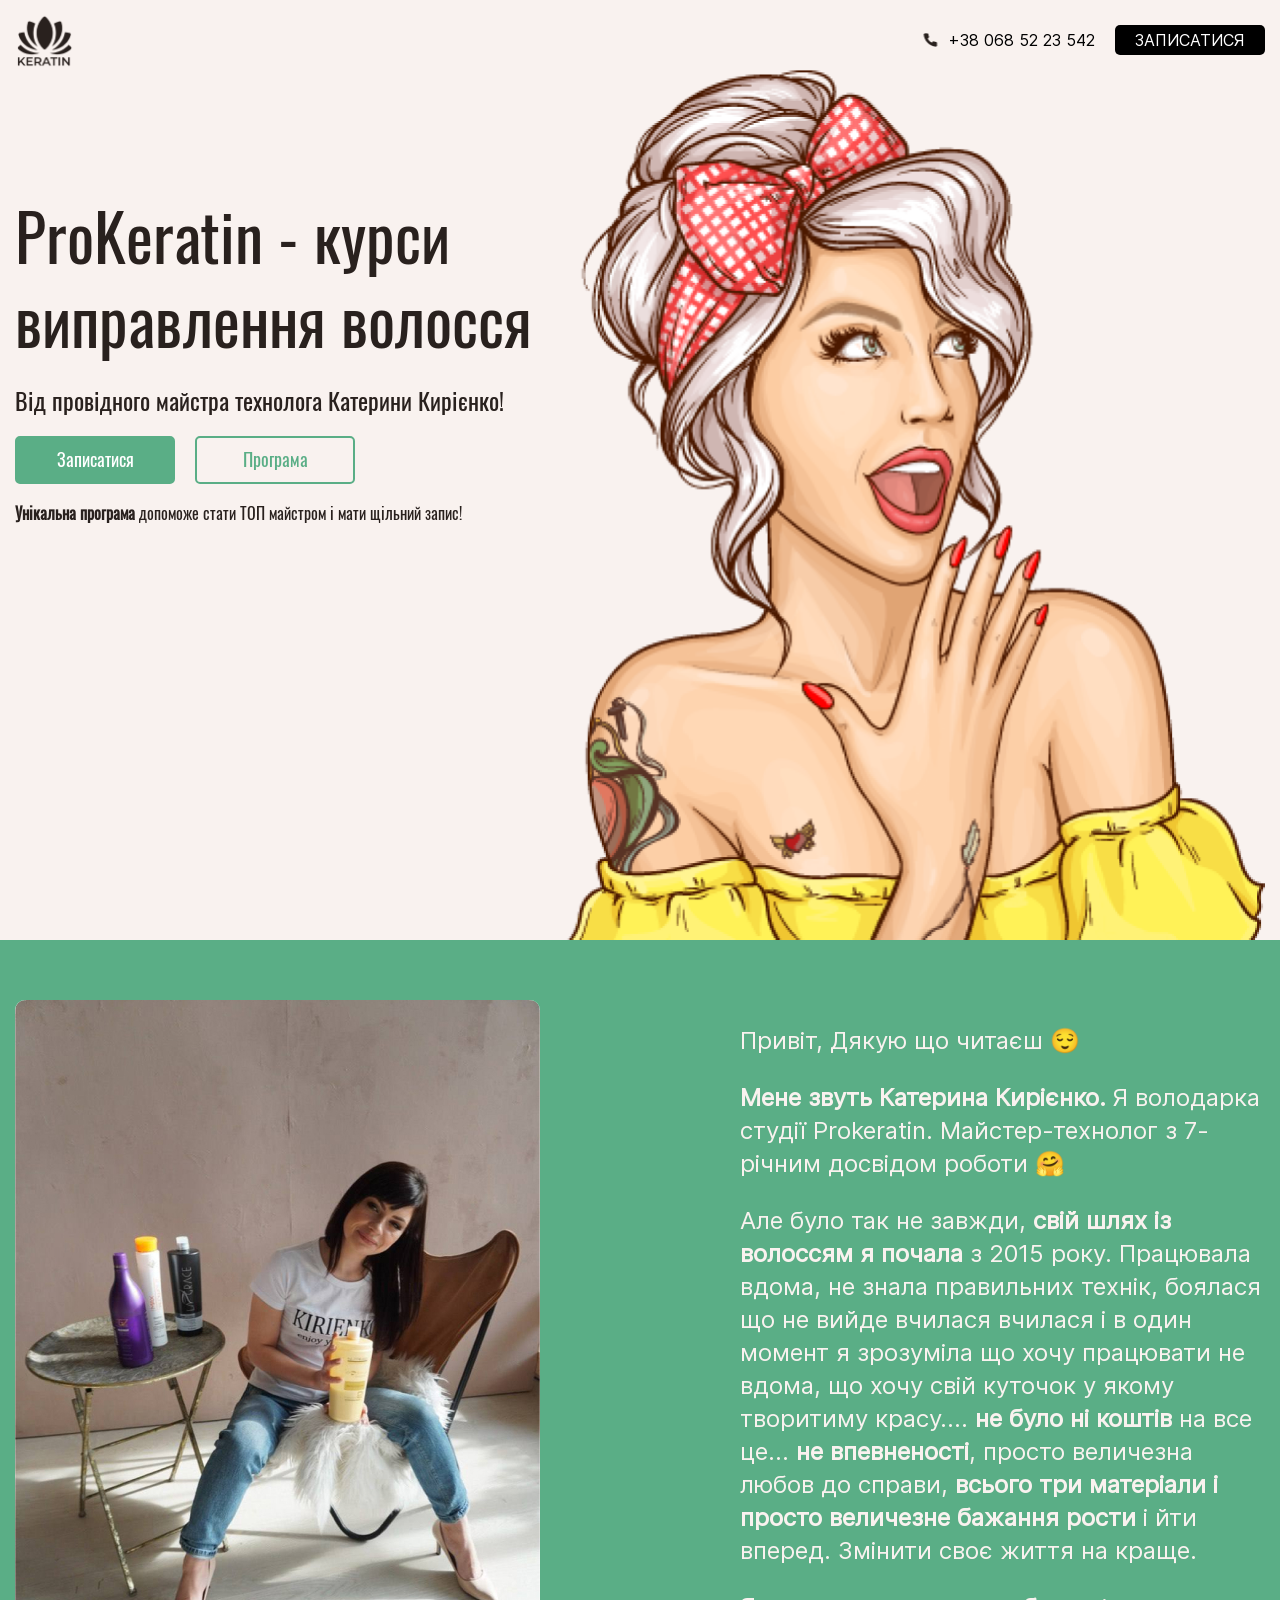
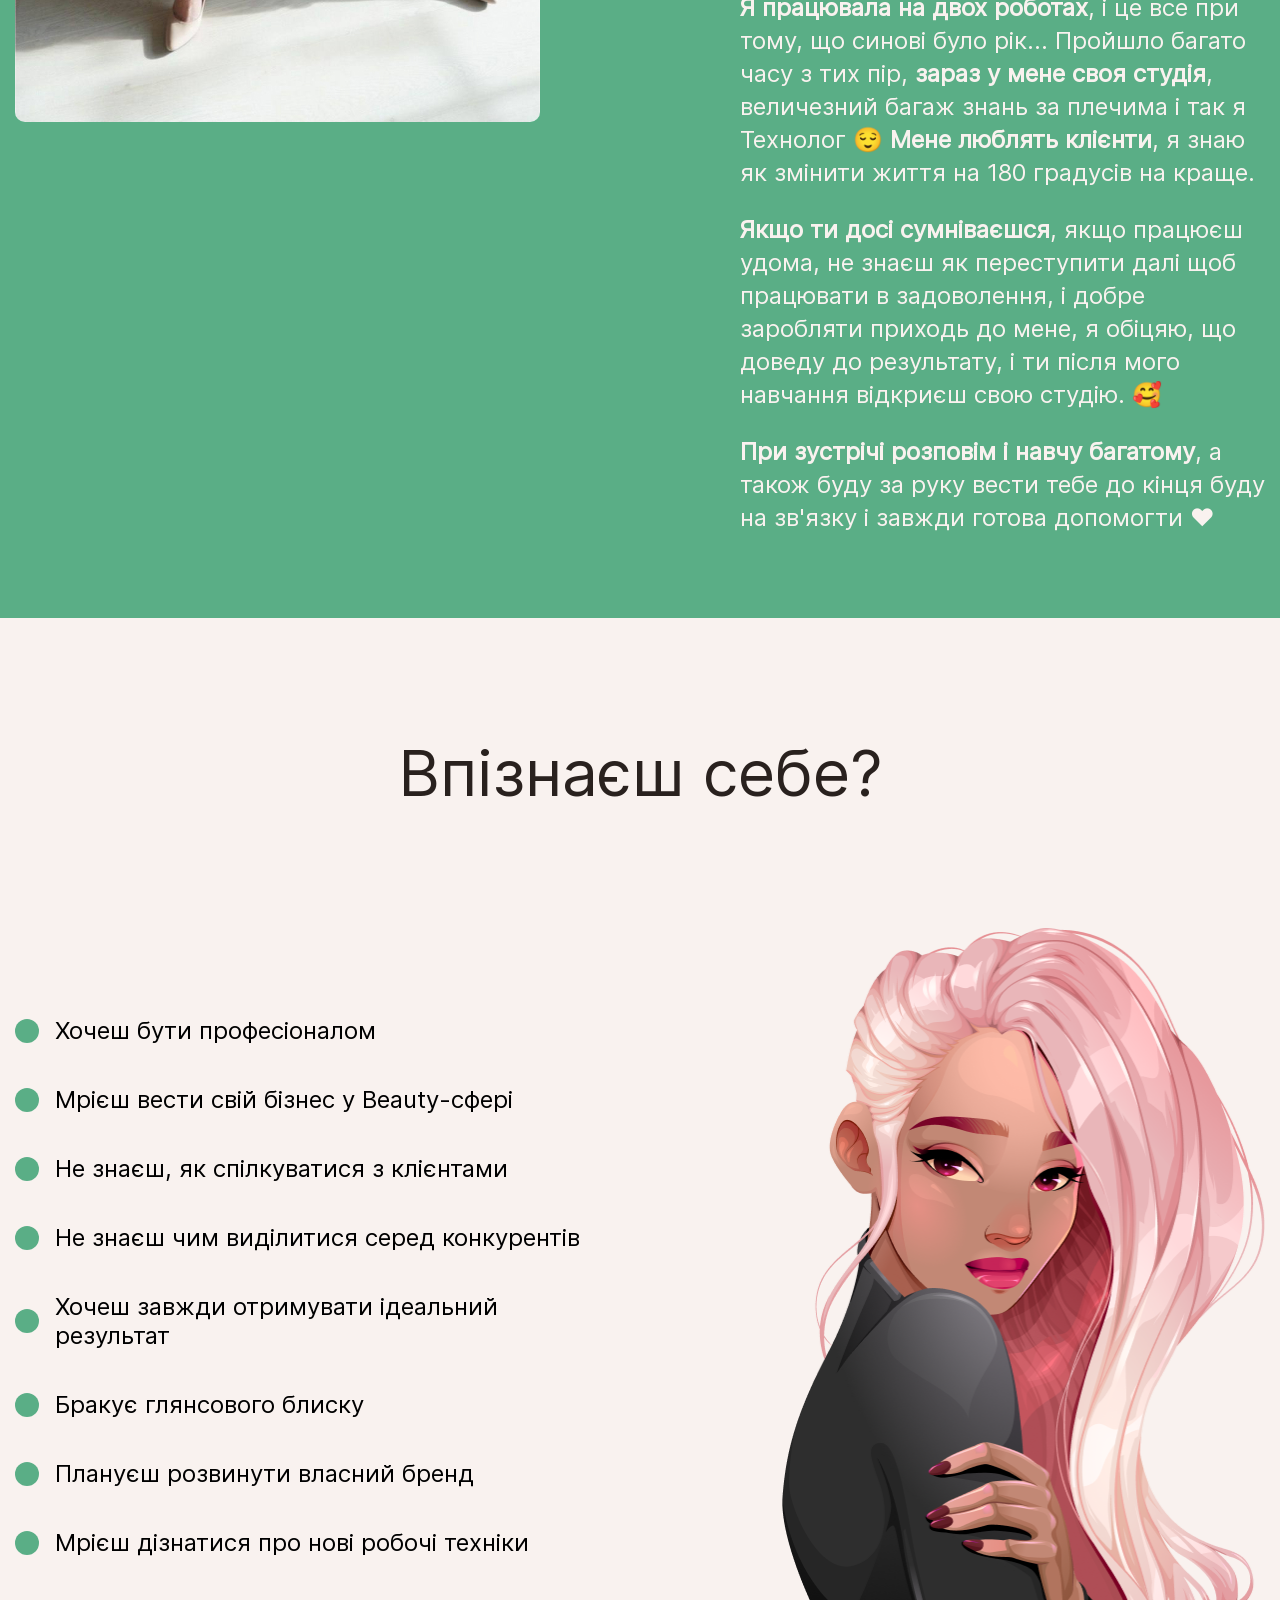
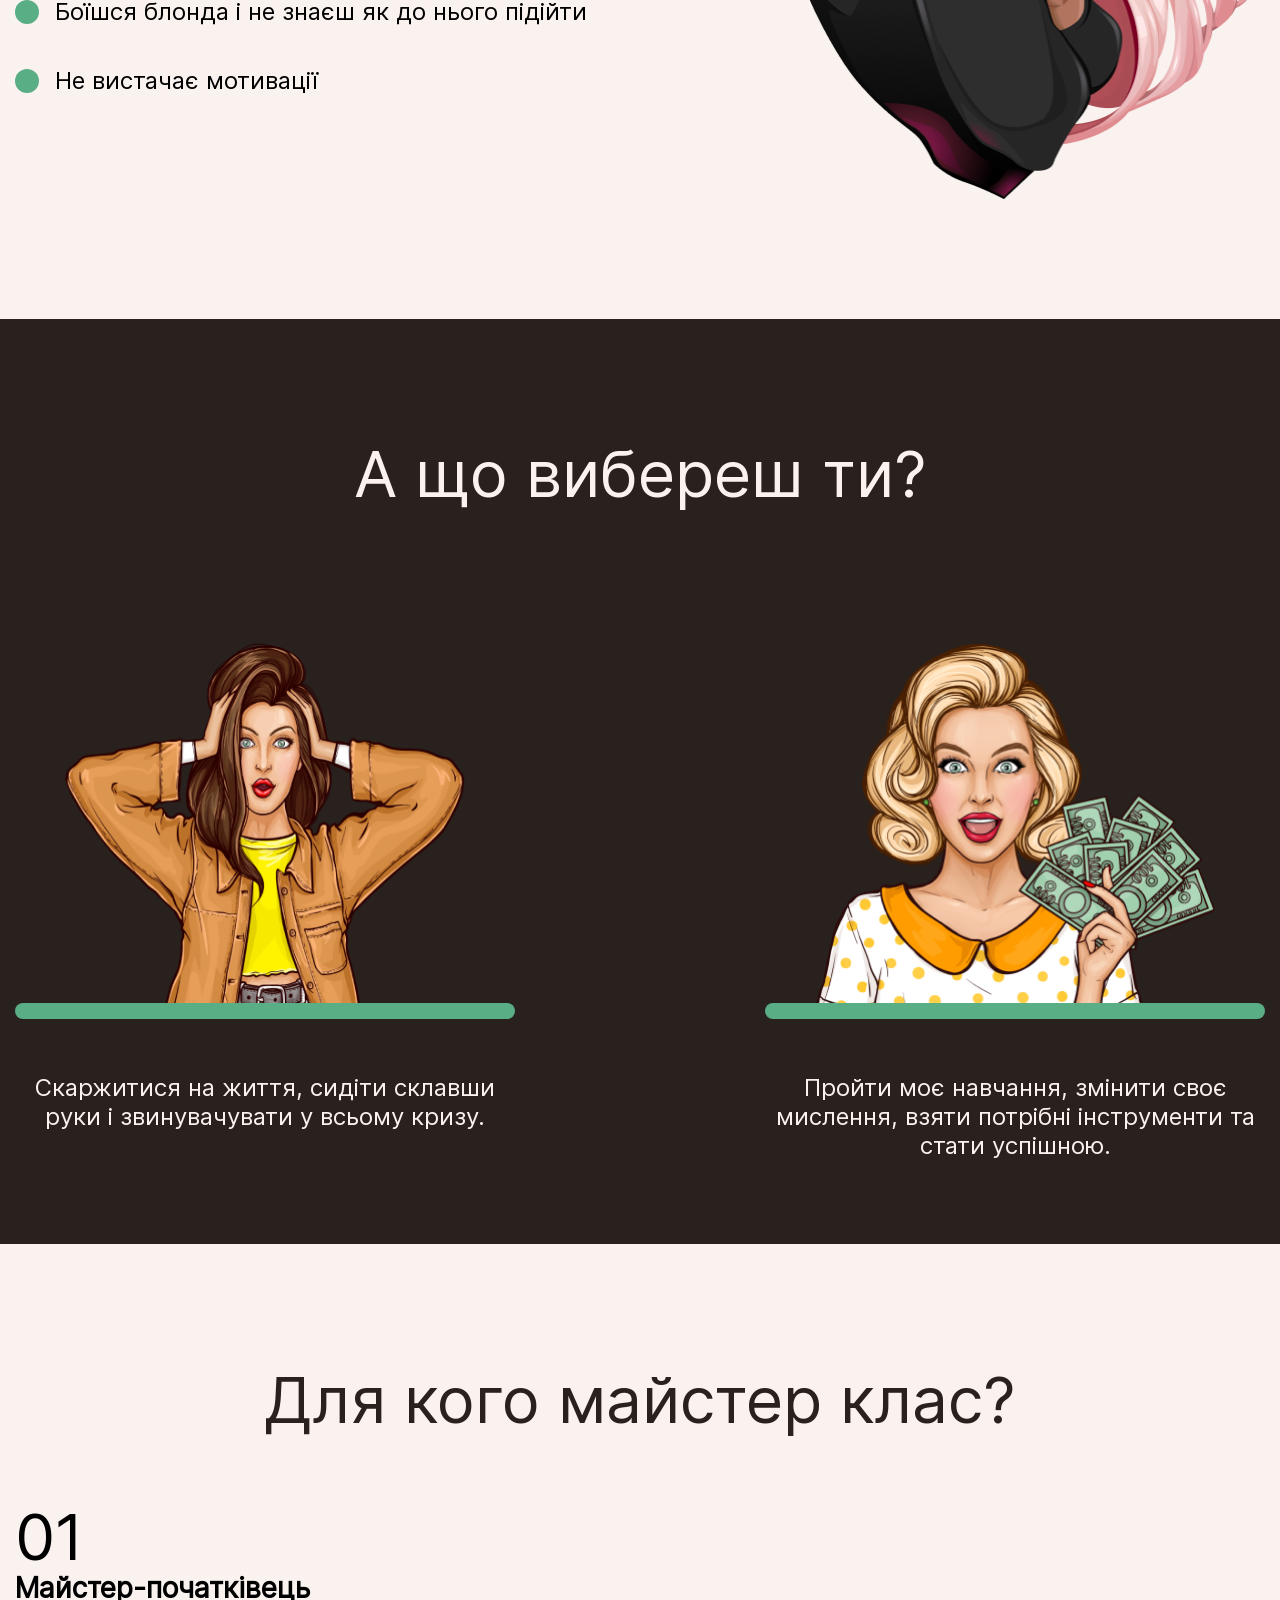
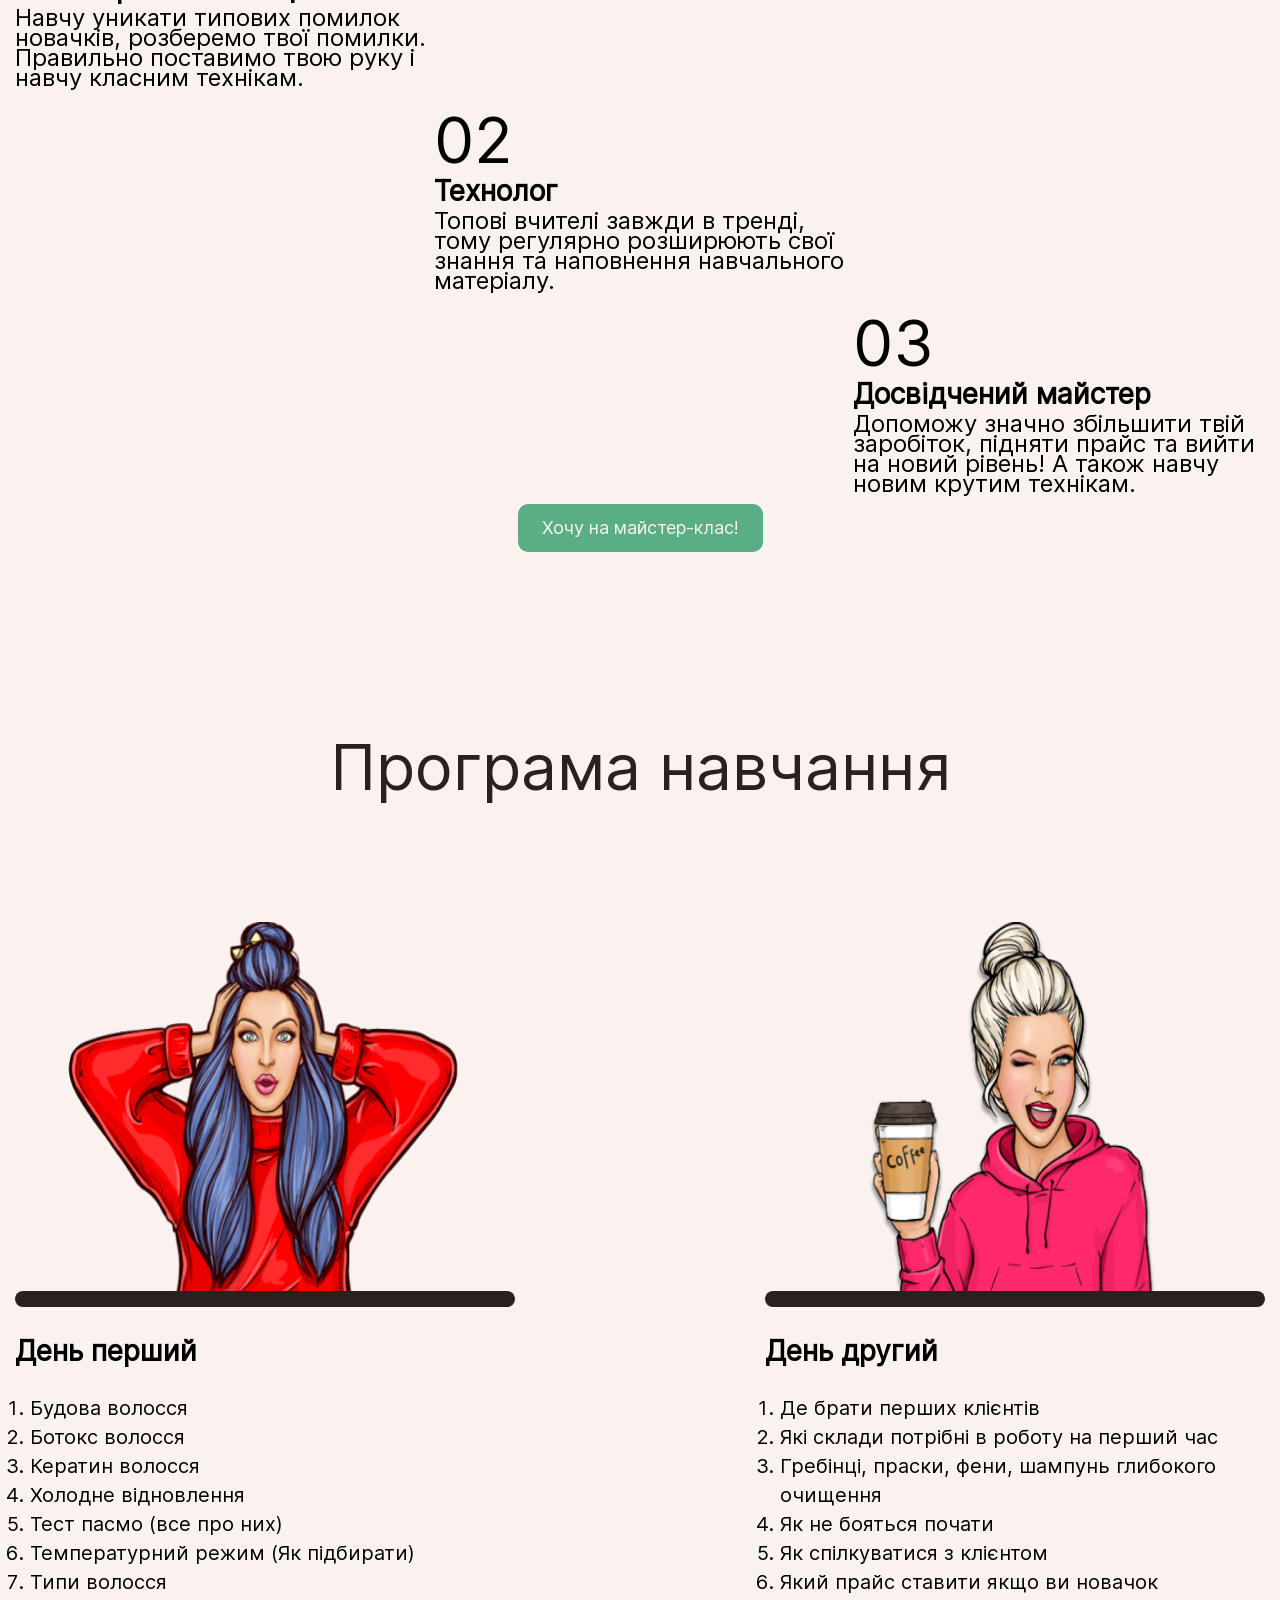
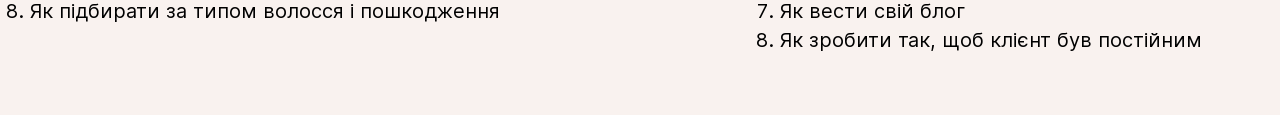
==== commit c26ec3b0: "Create section instruction" ====
--- a/index.html
+++ b/index.html
@@ -38,7 +38,7 @@
                     </div>
                     <p class="header__desc-text"><b>Унікальна програма</b> допоможе стати ТОП майстром і мати щільний запис!</p>
                 </div>
-                <img class="header__main-img" src="./img/header_main_foto.jpg" alt="main_foto">
+                <img class="header__main-img" src="./img/header_main_photo.png" alt="main_photo">
             </div>
         </div>
     </header>
@@ -128,6 +128,41 @@
                 </div>
             </div>
         </section>
+        <section class="instruction">
+            <div class="container">
+                <h2 class="title">Програма навчання</h2>
+                <div class="instruction__wrapper">
+                    <div class="instruction__box">
+                        <div class="instruction__img"><img  src="./img/instruction_img_1.png" alt="first step"></div>
+                        <h3 class="instruction__title">День перший</h3>
+                        <ul class="instruction__list">
+                            <li class="instruction__item">Будова волосся</li>
+                            <li class="instruction__item">Ботокс волосся</li>
+                            <li class="instruction__item">Кератин волосся</li>
+                            <li class="instruction__item">Холодне відновлення</li>
+                            <li class="instruction__item">Тест пасмо (все про них)</li>
+                            <li class="instruction__item">Температурний режим (Як підбирати)</li>
+                            <li class="instruction__item">Типи волосся</li>
+                            <li class="instruction__item">Як підбирати за типом волосся і пошкодження</li>
+                        </ul>
+                    </div>
+                    <div class="instruction__box">
+                        <div class="instruction__img"><img  src="./img/instruction_img_2.png" alt="second step"></div>
+                        <h3 class="instruction__title">День другий</h3>
+                        <ul class="instruction__list">
+                            <li class="instruction__item">Де брати перших клієнтів</li>
+                            <li class="instruction__item">Які склади потрібні в роботу на перший час</li>
+                            <li class="instruction__item">Гребінці, праски, фени, шампунь глибокого очищення</li>
+                            <li class="instruction__item">Як не бояться почати</li>
+                            <li class="instruction__item">Як спілкуватися з клієнтом</li>
+                            <li class="instruction__item">Який прайс ставити якщо ви новачок</li>
+                            <li class="instruction__item">Як вести свій блог</li>
+                            <li class="instruction__item">Як зробити так, щоб клієнт був постійним</li>
+                        </ul>
+                    </div>
+                </div>  
+            </div>
+        </section>
     </main>
     
 </body>
--- a/css/style.css
+++ b/css/style.css
@@ -429,6 +429,62 @@
   font-size: 18px;
   font-weight: 500;
   line-height: 21px;
+}
+
+.instruction__box {
+  width: 345px;
+  margin-top: 60px;
+  font-family: "Inter", sans-serif;
+  font-size: 16px;
+  line-height: 19px;
+}
+
+.instruction__img {
+  width: 100%;
+  display: -webkit-box;
+  display: -ms-flexbox;
+  display: flex;
+  -webkit-box-pack: center;
+      -ms-flex-pack: center;
+          justify-content: center;
+  -webkit-box-align: center;
+      -ms-flex-align: center;
+          align-items: center;
+  -webkit-box-orient: horizontal;
+  -webkit-box-direction: normal;
+      -ms-flex-direction: row;
+          flex-direction: row;
+  position: relative;
+  margin-bottom: 30px;
+}
+
+.instruction__img::after {
+  content: '';
+  height: 12px;
+  border-radius: 7px;
+  position: absolute;
+  left: 0px;
+  right: 0px;
+  bottom: 0px;
+  background-color: #29211E;
+}
+
+.instruction__img img {
+  width: 300px;
+  height: 285px;
+}
+
+.instruction__title {
+  font-weight: 600;
+}
+
+.instruction__list {
+  margin-left: 15px;
+}
+
+.instruction__item {
+  list-style: decimal;
+  font-weight: 400;
 }
 
 @media (min-width: 1024px) {
@@ -647,6 +703,44 @@
   .master-class__item-box {
     width: 33%;
   }
+  .instruction__wrapper {
+    display: -webkit-box;
+    display: -ms-flexbox;
+    display: flex;
+    -webkit-box-pack: justify;
+        -ms-flex-pack: justify;
+            justify-content: space-between;
+    -webkit-box-align: start;
+        -ms-flex-align: start;
+            align-items: flex-start;
+    -webkit-box-orient: horizontal;
+    -webkit-box-direction: normal;
+        -ms-flex-direction: row;
+            flex-direction: row;
+  }
+  .instruction__box {
+    width: 500px;
+    font-size: 24px;
+    line-height: 29px;
+  }
+  .instruction__img {
+    width: 100%;
+  }
+  .instruction__img::after {
+    height: 16px;
+    border-radius: 10px;
+  }
+  .instruction__img img {
+    width: 400px;
+    height: 385px;
+  }
+  .instruction__title {
+    font-weight: 600;
+  }
+  .instruction__item {
+    font-size: 20px;
+    font-weight: 300;
+  }
 }
 
 @media (min-width: 1330px) {
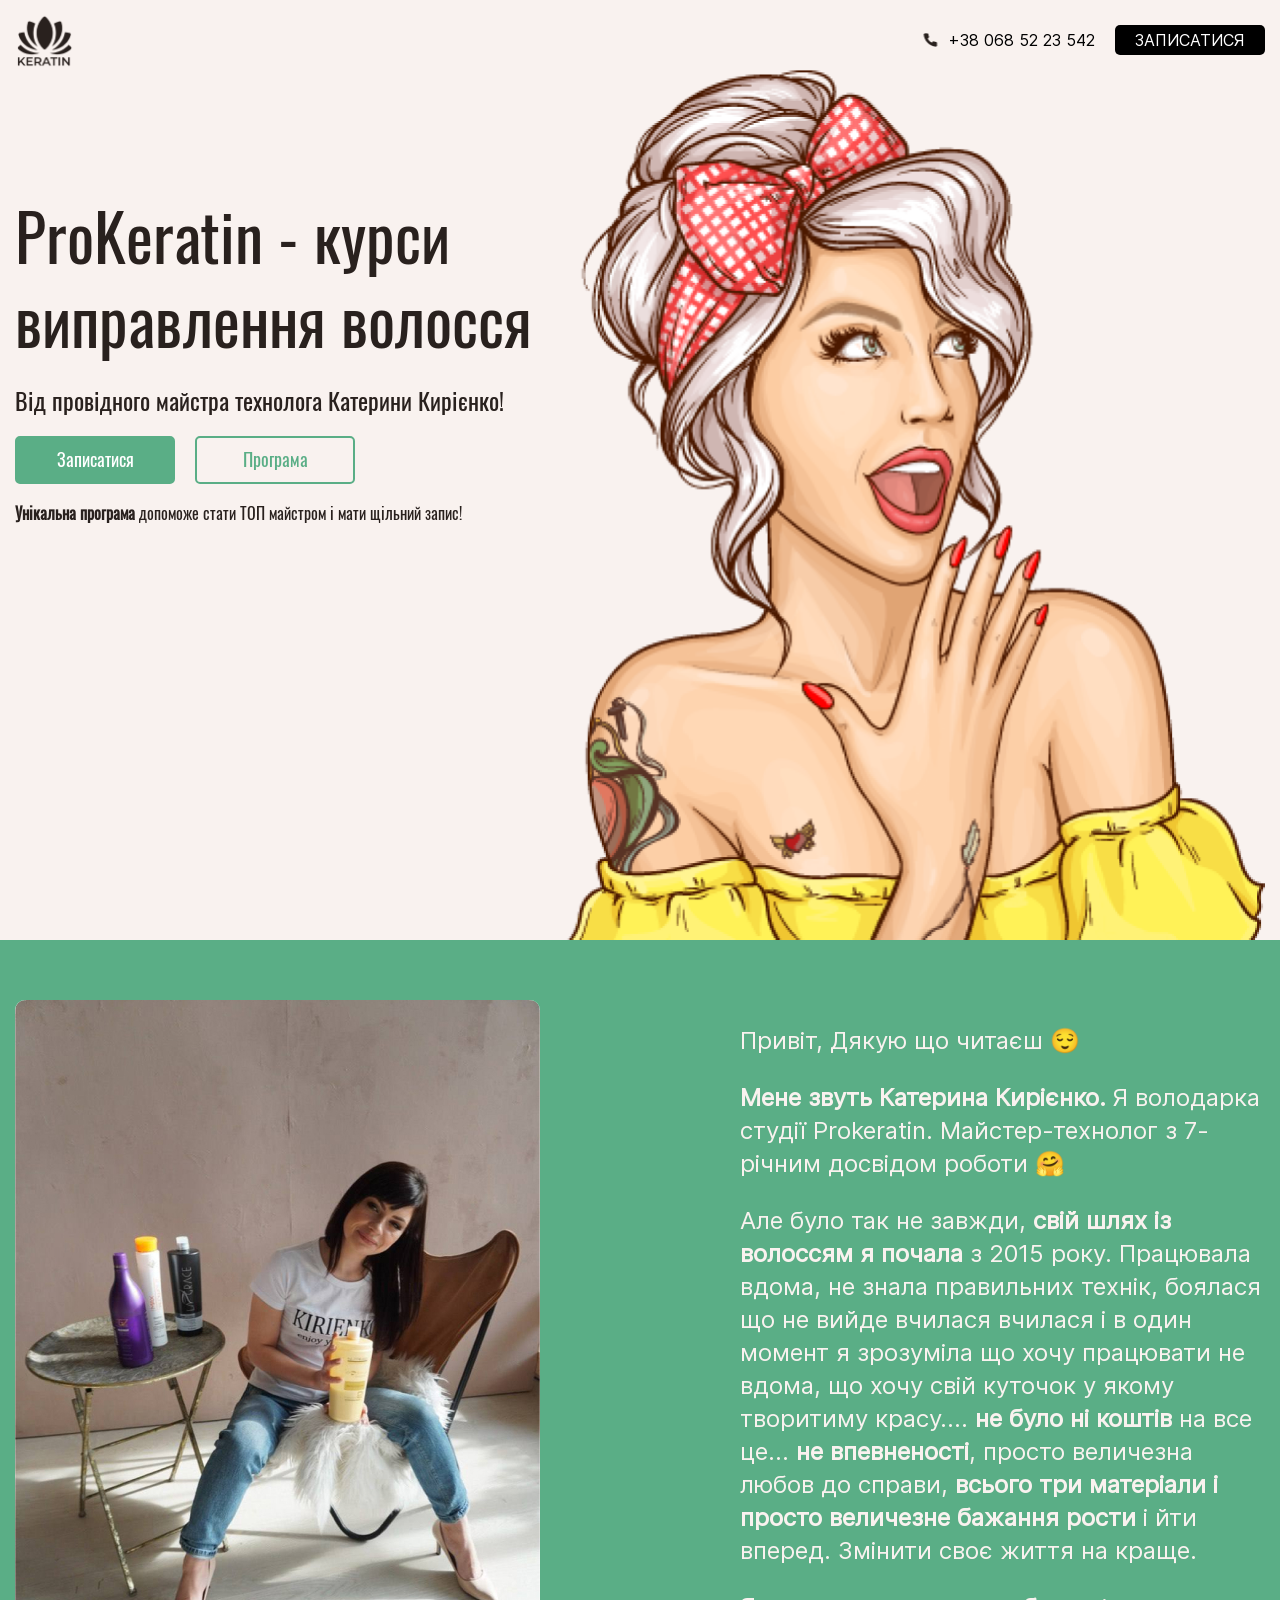
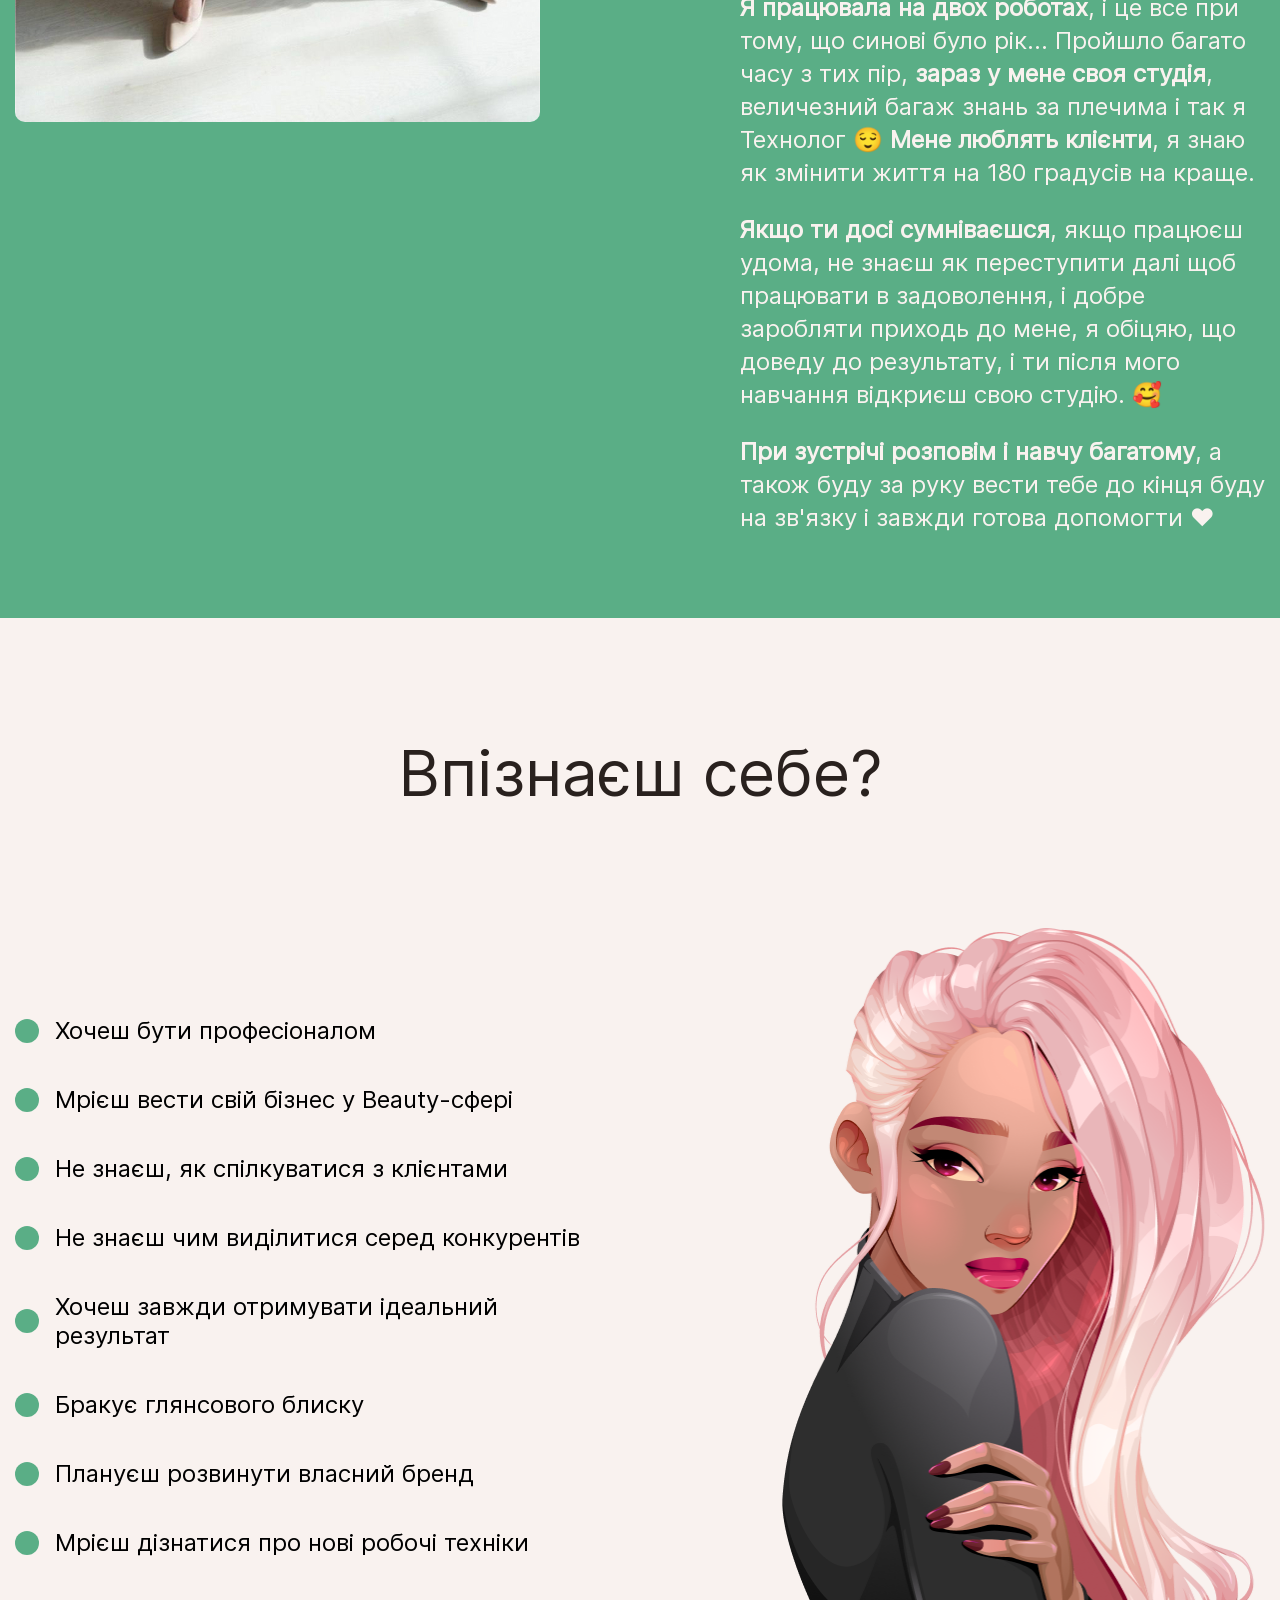
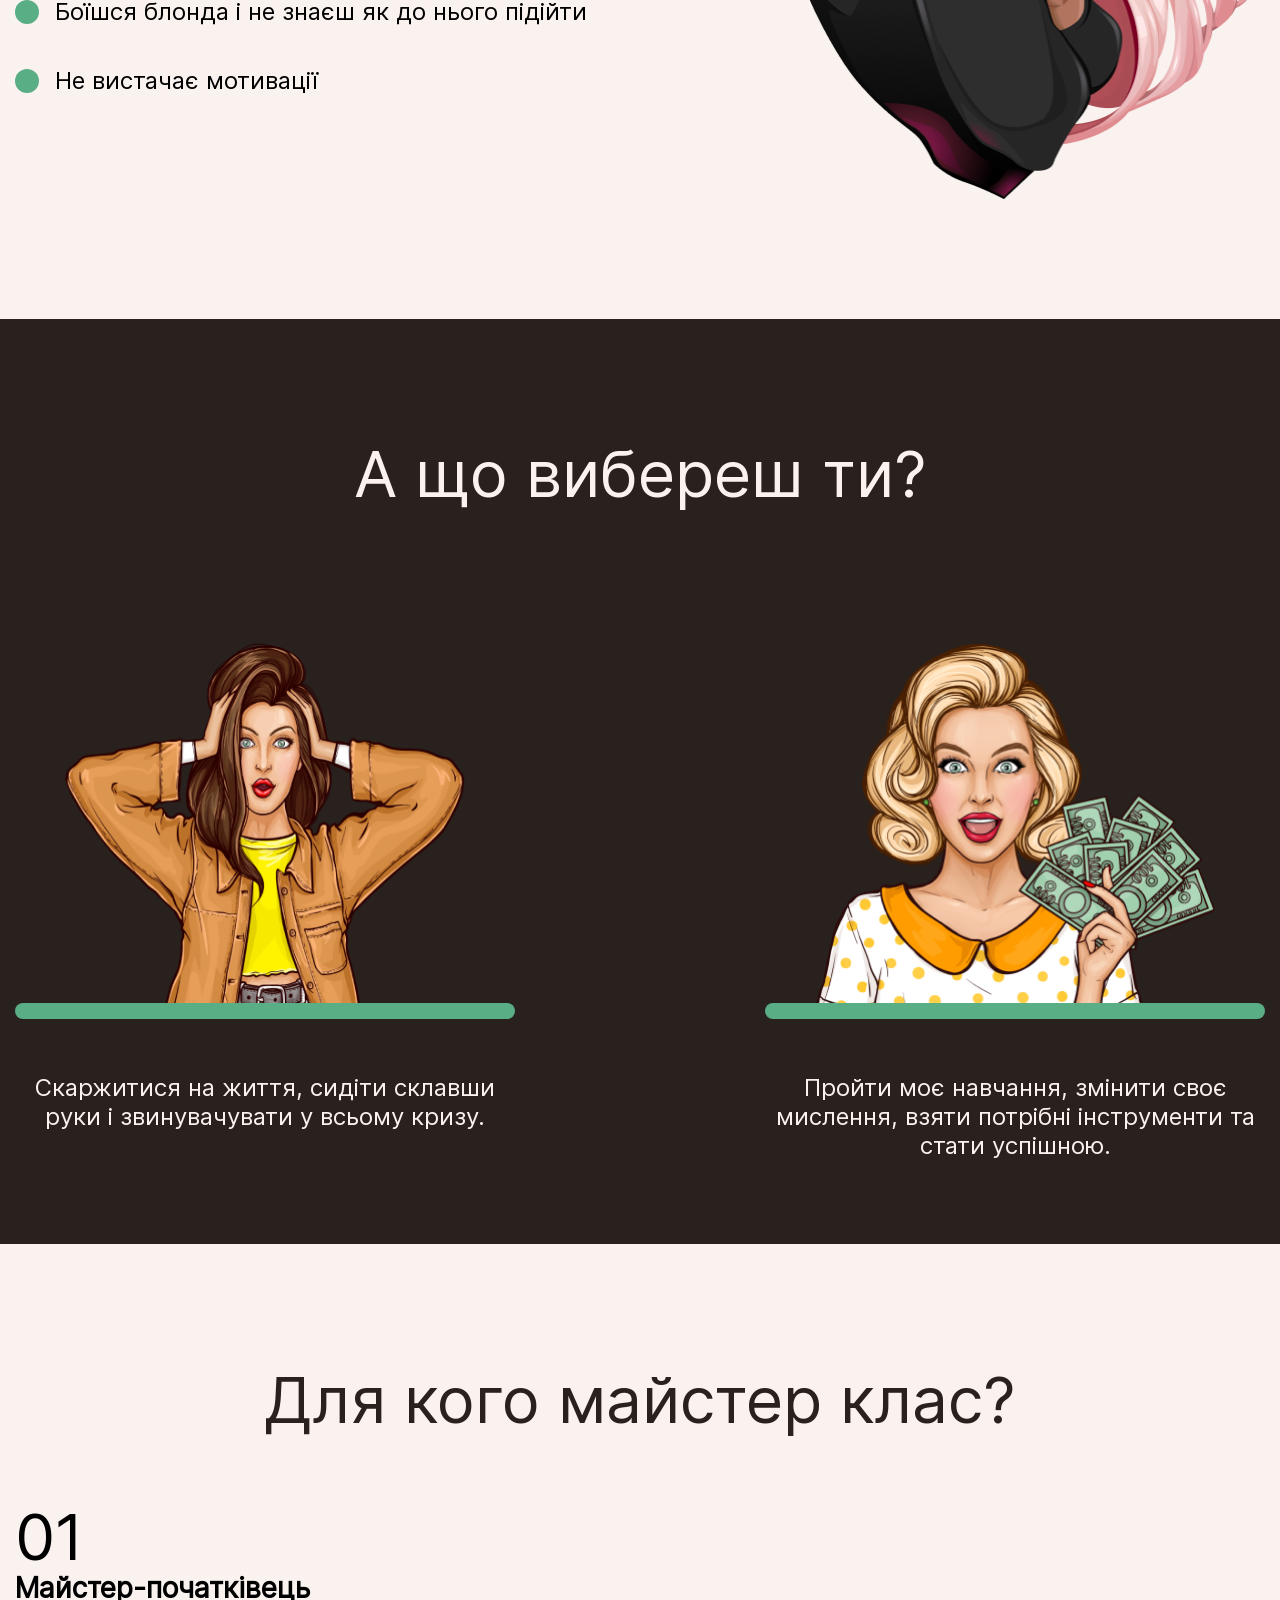
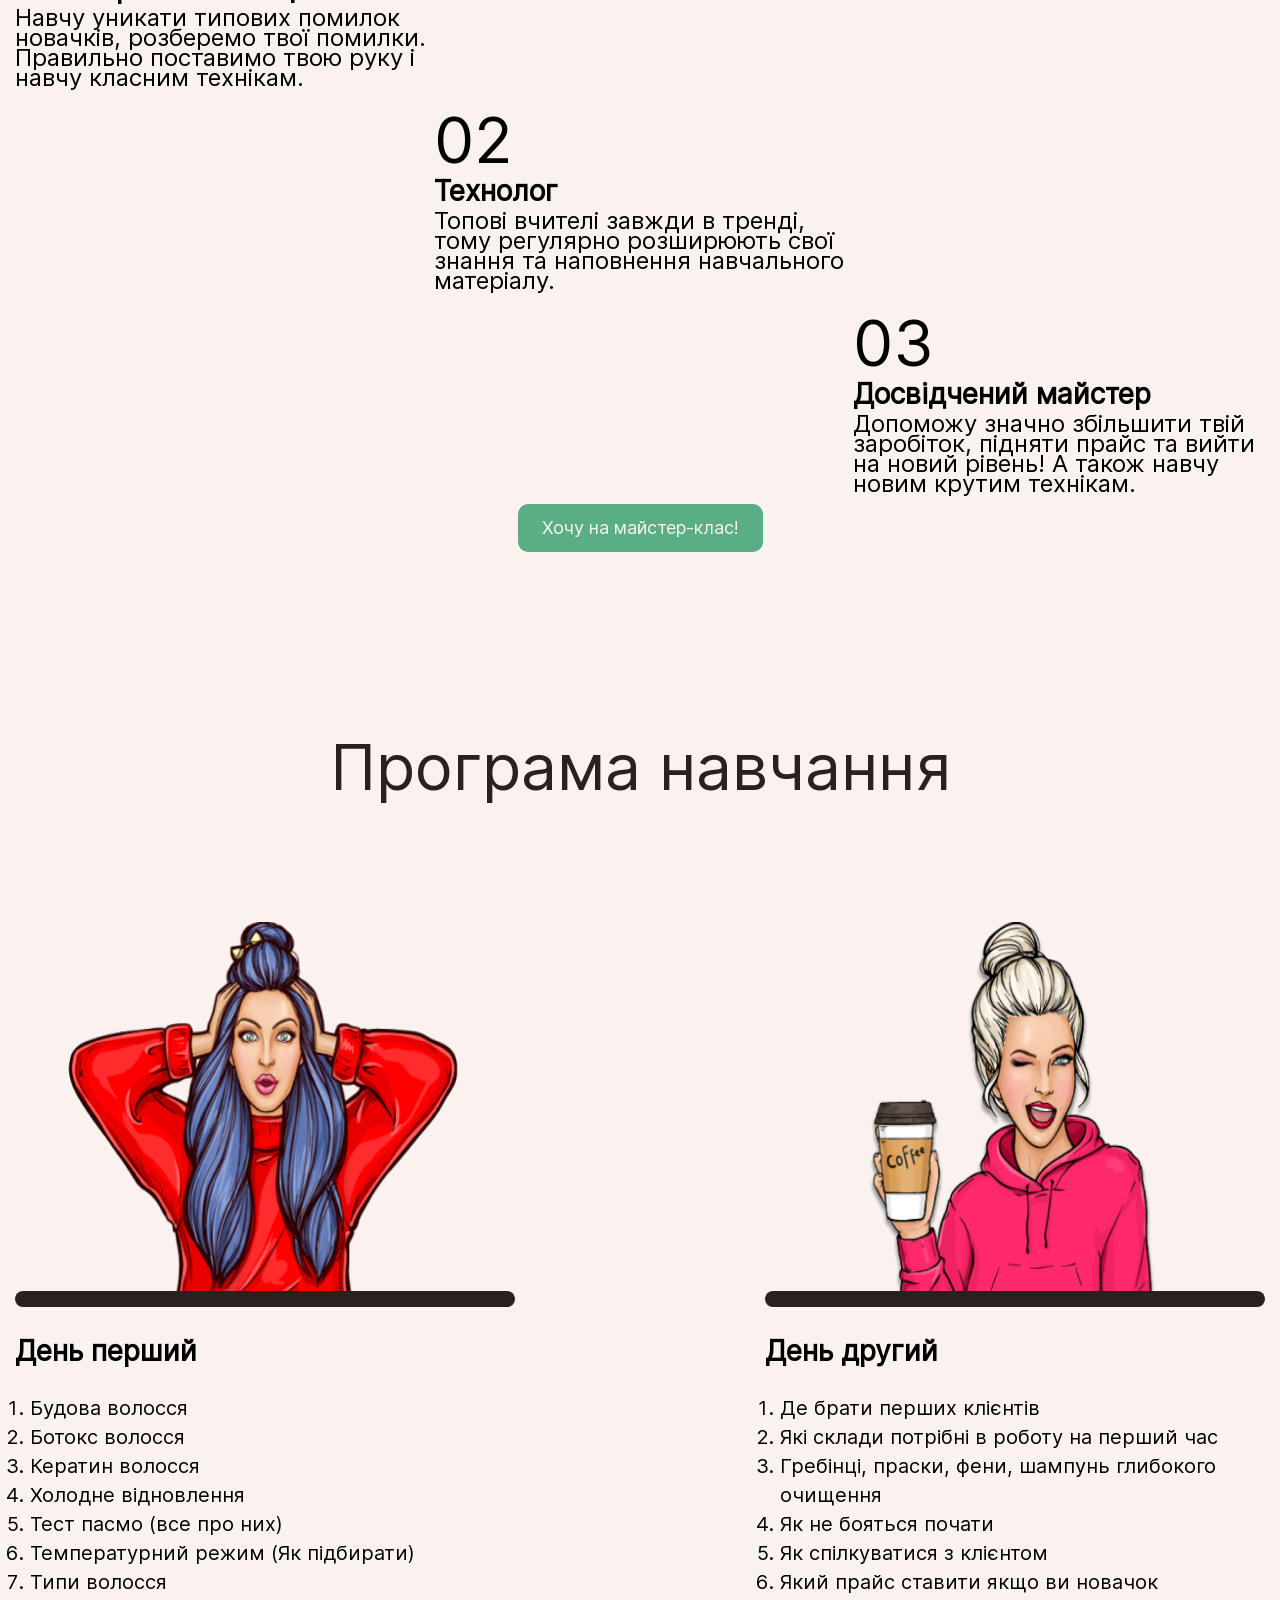
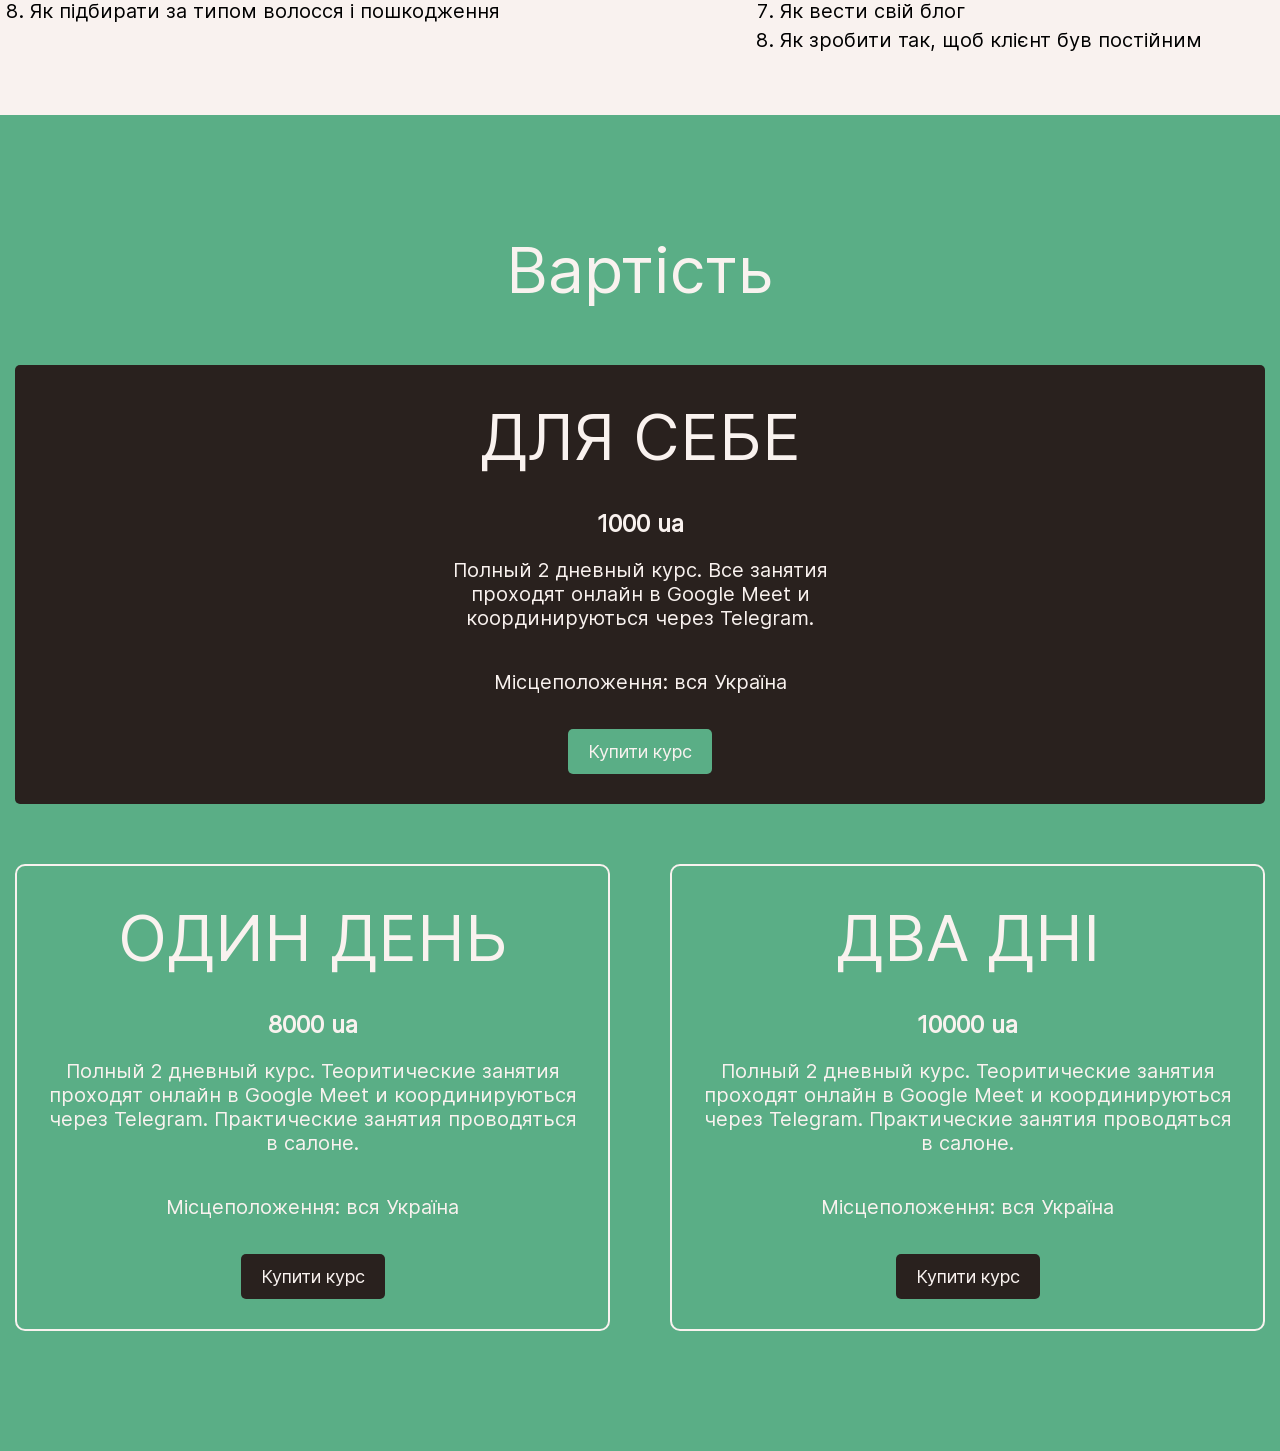
==== commit de69680b: "Create section price" ====
--- a/index.html
+++ b/index.html
@@ -163,6 +163,36 @@
                 </div>  
             </div>
         </section>
+        <section class="price">
+            <div class="container">
+                <div class="price__wrapper">
+                    <h2 class="title title--color">Вартість</h2>
+                    <div class="price__box price__box--first">
+                        <h3 class="price__title">Для себе</h3>
+                        <span>1000 ua</span>
+                        <p class="price__text price__text--width">Полный 2 дневный курс. Все занятия проходят онлайн в Google Meet и координируються через Telegram.</p>
+                        <p class="price__place">Місцеположення: вся Україна</p>
+                        <a class="price__btn price__btn--bacg-col" href="#">Купити курс</a>
+                    </div>
+                    <div class="price__box-wrapper">
+                        <div class="price__box price__box--second">
+                            <h3 class="price__title">ОДИН ДЕНЬ</h3>
+                            <span>8000 ua</span>
+                            <p class="price__text">Полный 2 дневный курс. Теоритические занятия проходят онлайн в Google Meet и координируються через Telegram. Практические занятия проводяться в салоне.</p>
+                            <p class="price__place">Місцеположення: вся Україна</p>
+                            <a class="price__btn" href="#">Купити курс</a>
+                        </div>
+                        <div class="price__box price__box--second">
+                            <h3 class="price__title">ДВА ДНІ</h3>
+                            <span>10000 ua</span>
+                            <p class="price__text">Полный 2 дневный курс. Теоритические занятия проходят онлайн в Google Meet и координируються через Telegram. Практические занятия проводяться в салоне.</p>
+                            <p class="price__place">Місцеположення: вся Україна</p>
+                            <a class="price__btn" href="#">Купити курс</a>
+                        </div>
+                    </div>
+                </div>
+            </div>
+        </section>
     </main>
     
 </body>
--- a/css/style.css
+++ b/css/style.css
@@ -485,6 +485,77 @@
 .instruction__item {
   list-style: decimal;
   font-weight: 400;
+}
+
+.price {
+  background-color: #5AAE86;
+  font-family: "Inter", sans-serif;
+  font-size: 16px;
+  line-height: 19px;
+}
+
+.price__wrapper {
+  color: #f9f2ef;
+}
+
+.price__box {
+  display: -webkit-box;
+  display: -ms-flexbox;
+  display: flex;
+  -webkit-box-orient: vertical;
+  -webkit-box-direction: normal;
+      -ms-flex-direction: column;
+          flex-direction: column;
+  -webkit-box-pack: center;
+      -ms-flex-pack: center;
+          justify-content: center;
+  -webkit-box-align: center;
+      -ms-flex-align: center;
+          align-items: center;
+  text-align: center;
+  margin-bottom: 60px;
+}
+
+.price__box--first {
+  background-color: #29211E;
+  border-radius: 5px;
+}
+
+.price__box span {
+  font-size: 24px;
+  font-weight: 600;
+  line-height: 29px;
+}
+
+.price__title {
+  text-transform: uppercase;
+  font-size: 48px;
+  font-weight: 300;
+  line-height: 63px;
+  margin: 30px 0px;
+}
+
+.price__text {
+  font-weight: 300;
+}
+
+.price__place {
+  font-weight: 500;
+}
+
+.price__btn {
+  font-size: 18px;
+  font-weight: 500;
+  line-height: 21px;
+  padding: 12px 20px;
+  border-radius: 5px;
+  color: #F9F2EF;
+  background-color: #29211E;
+  margin: 15px 0px 30px 0px;
+}
+
+.price__btn--bacg-col {
+  background-color: #5AAE86;
 }
 
 @media (min-width: 1024px) {
@@ -741,6 +812,43 @@
     font-size: 20px;
     font-weight: 300;
   }
+  .price {
+    background-color: #5AAE86;
+    font-family: "Inter", sans-serif;
+    font-size: 20px;
+    line-height: 24px;
+  }
+  .price__wrapper {
+    color: #f9f2ef;
+  }
+  .price__box-wrapper {
+    display: -webkit-box;
+    display: -ms-flexbox;
+    display: flex;
+    -webkit-box-pack: justify;
+        -ms-flex-pack: justify;
+            justify-content: space-between;
+    -webkit-box-align: center;
+        -ms-flex-align: center;
+            align-items: center;
+    -webkit-box-orient: horizontal;
+    -webkit-box-direction: normal;
+        -ms-flex-direction: row;
+            flex-direction: row;
+    gap: 60px;
+  }
+  .price__box--second {
+    border: 2px solid #F9F2EF;
+    border-radius: 10px;
+    padding: 0px 30px;
+  }
+  .price__title {
+    font-size: 64px;
+    line-height: 84px;
+  }
+  .price__text--width {
+    width: 450px;
+  }
 }
 
 @media (min-width: 1330px) {
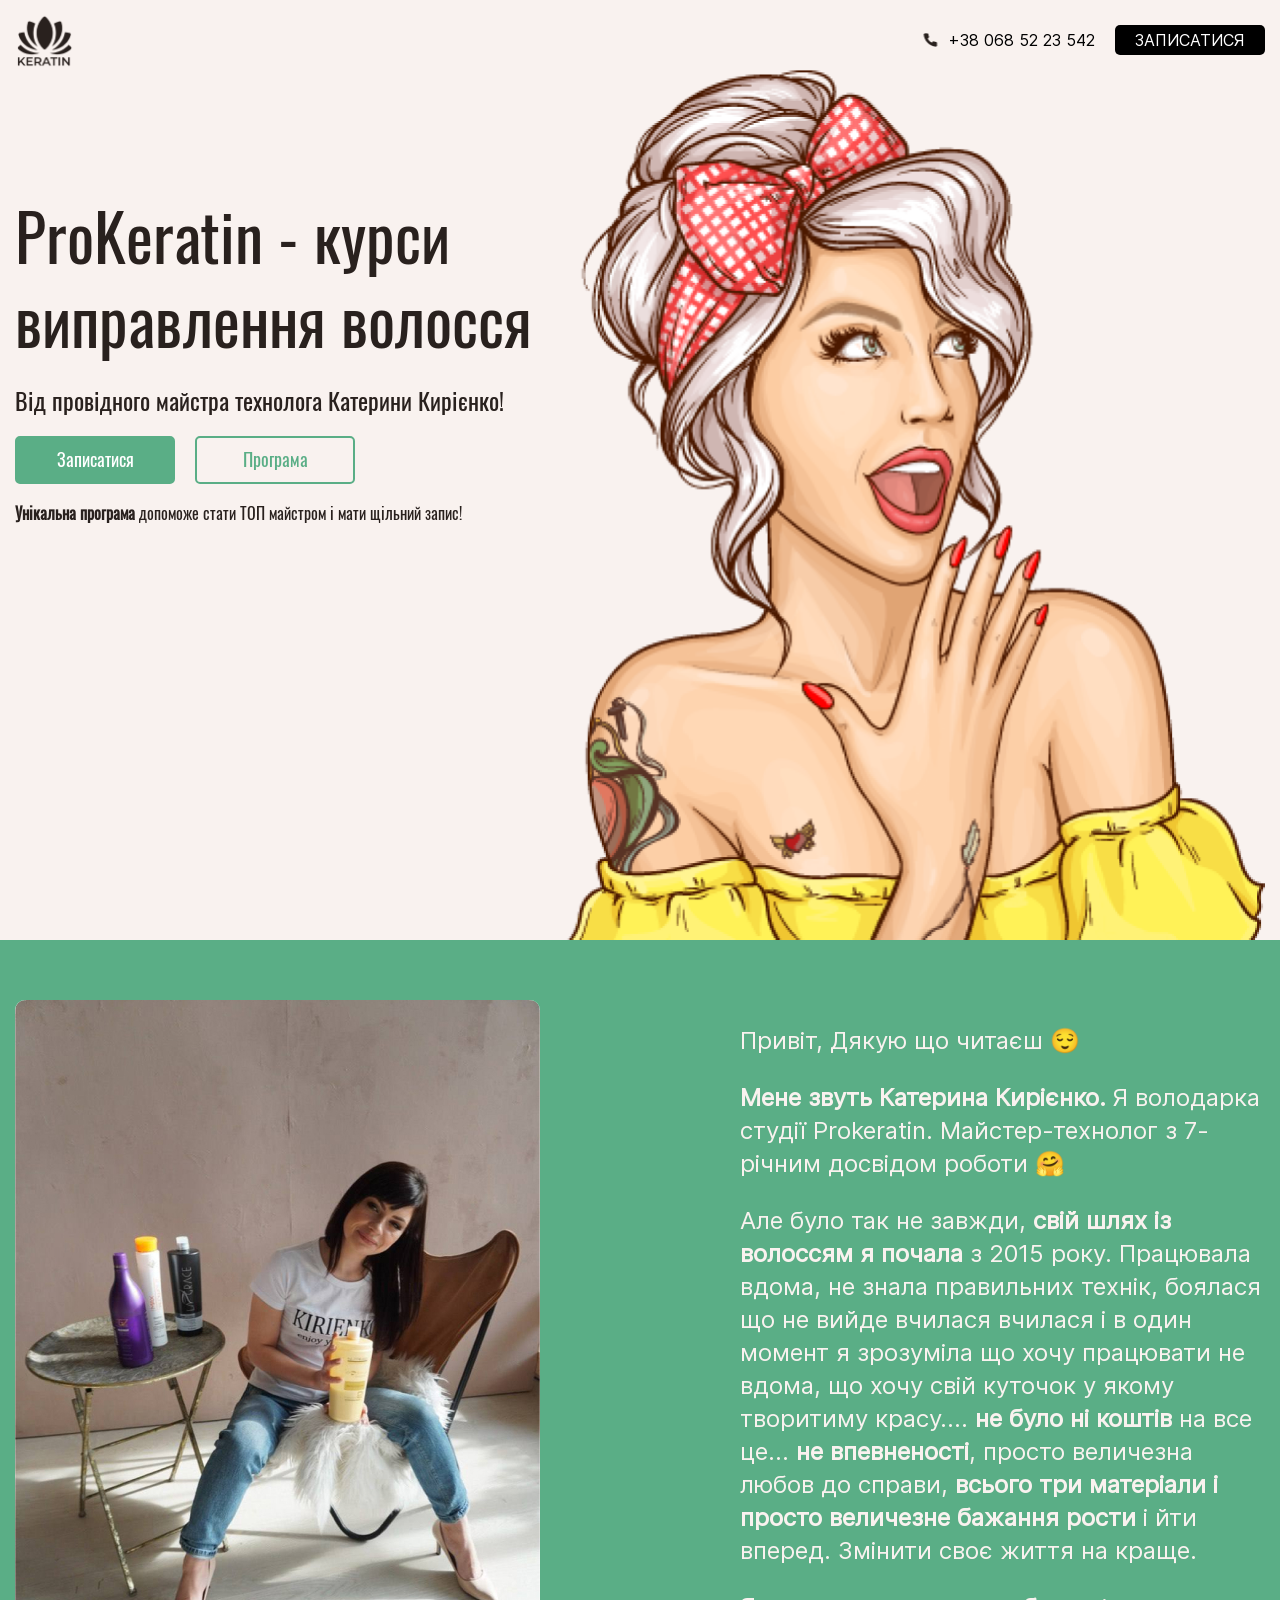
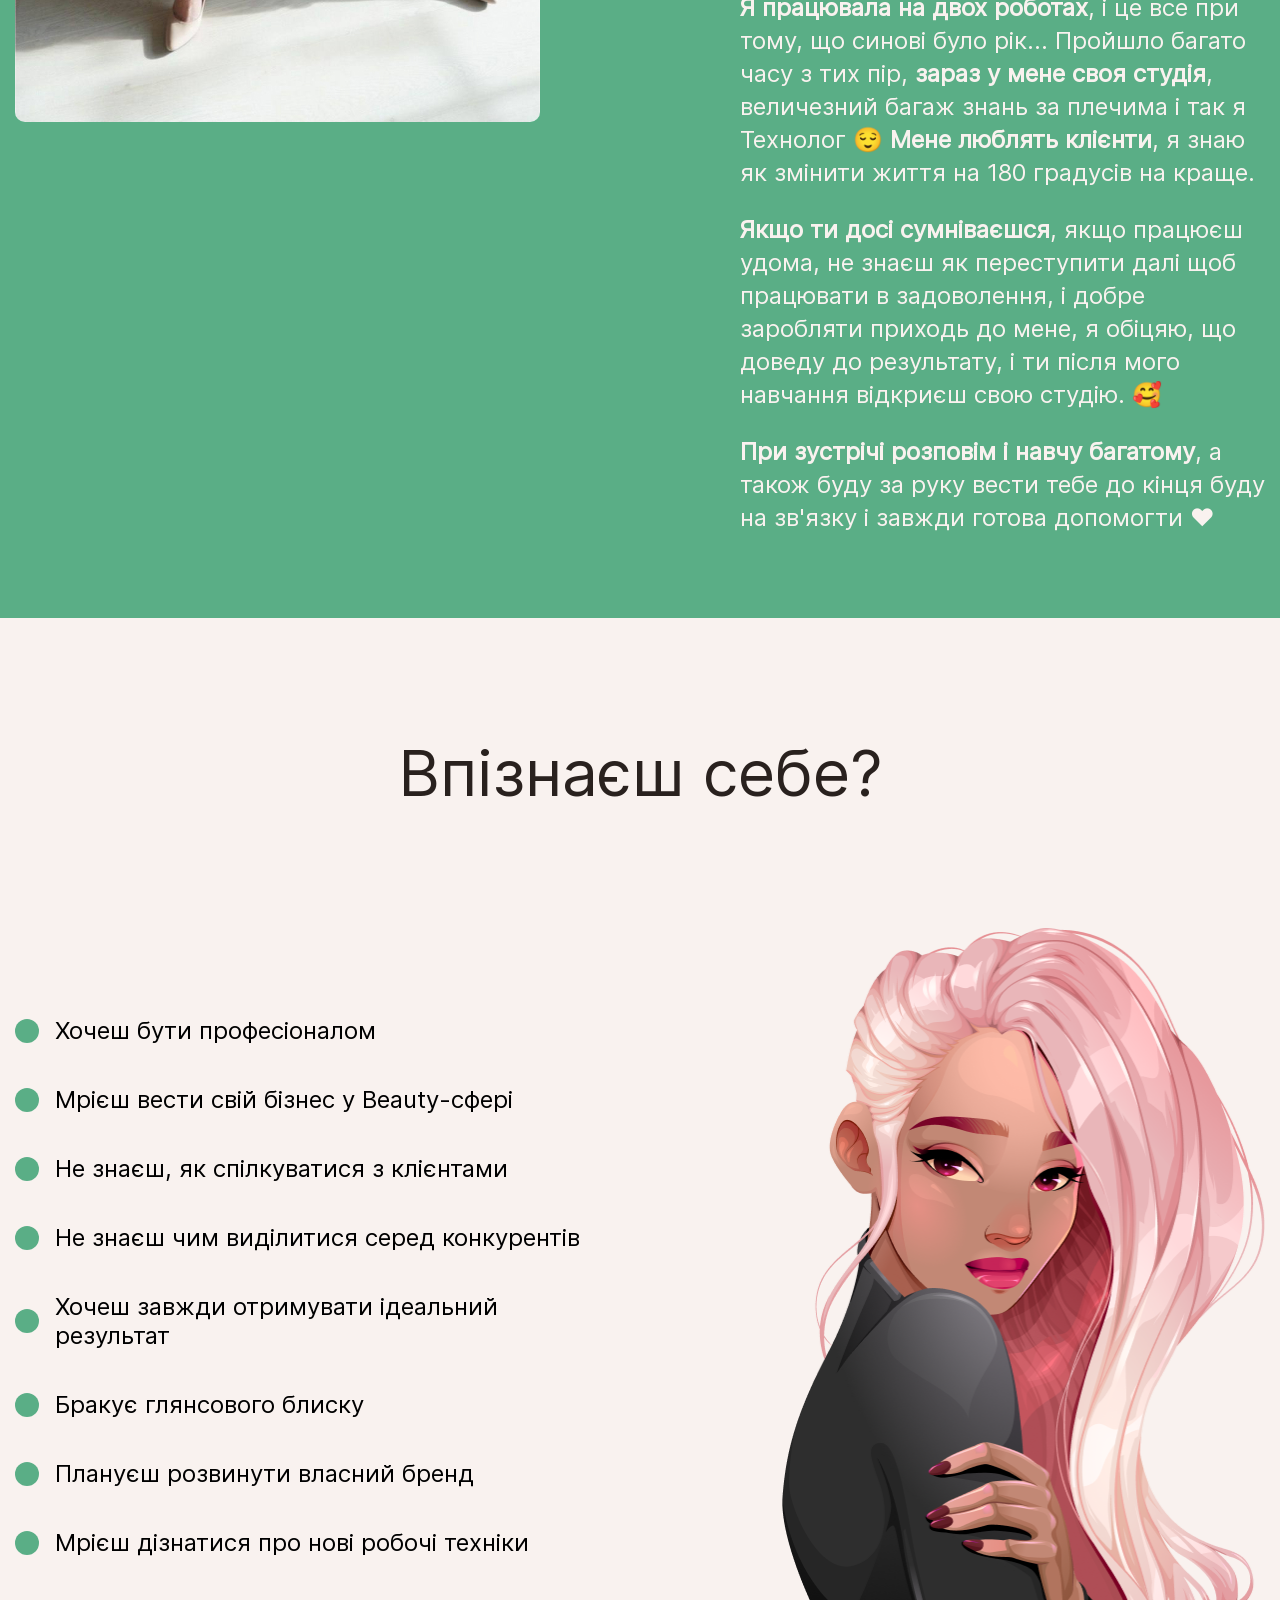
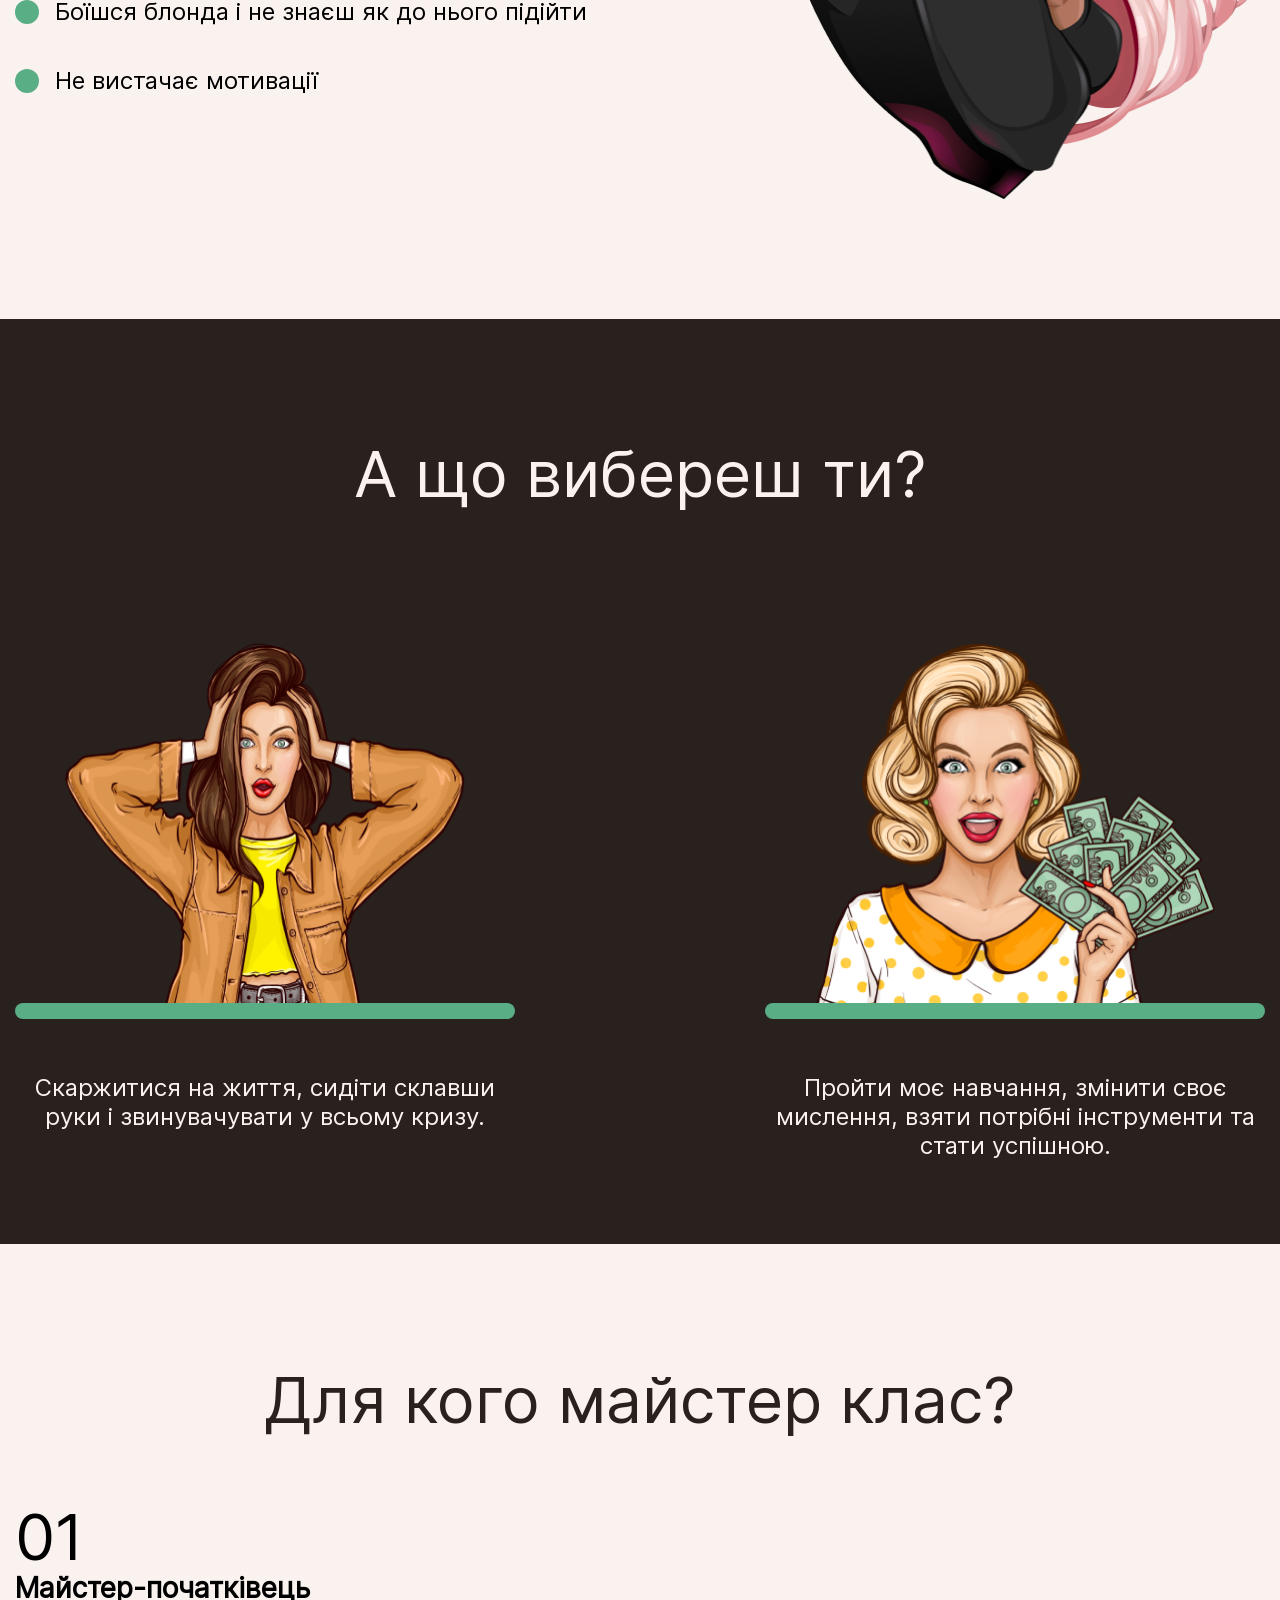
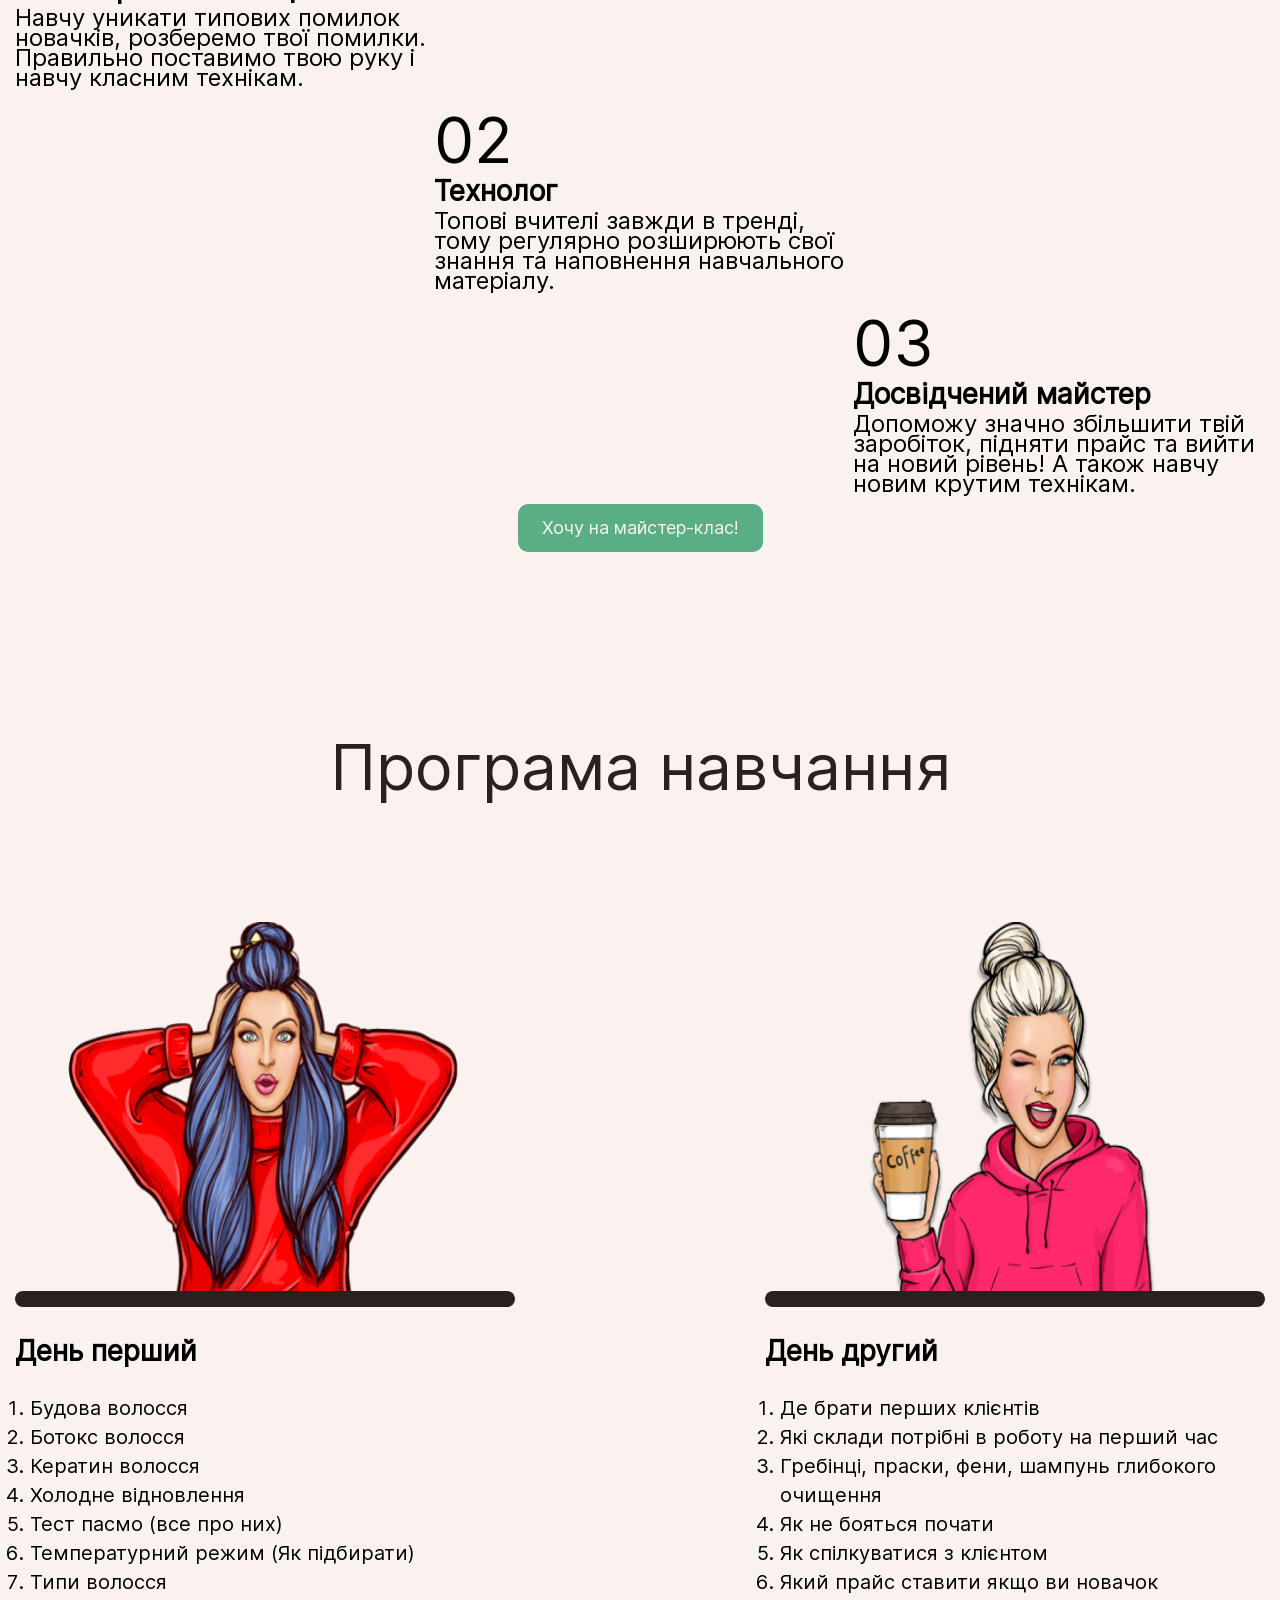
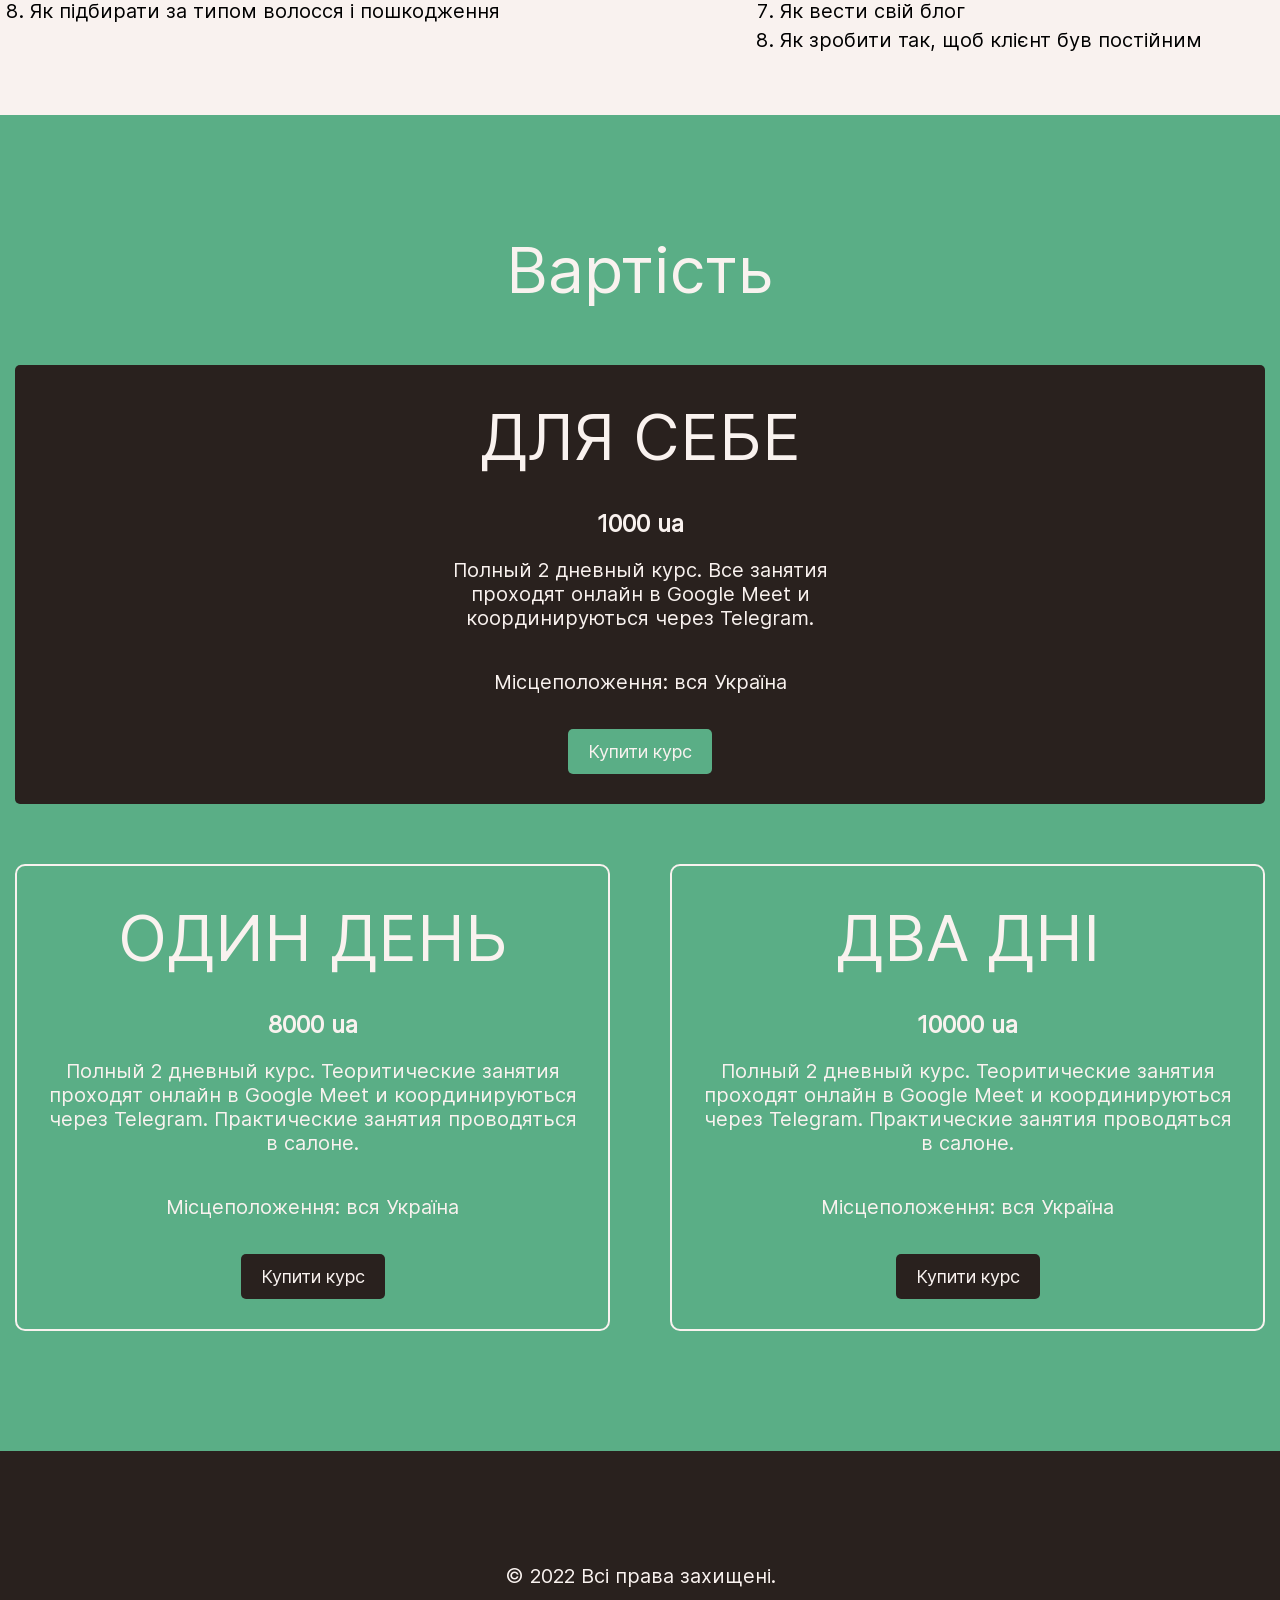
==== commit 627bd1f0: "Create section footer" ====
--- a/index.html
+++ b/index.html
@@ -194,6 +194,8 @@
             </div>
         </section>
     </main>
-    
+    <footer class="footer">
+        <span>© 2022 Всі права захищені.</span>
+    </footer>
 </body>
 </html>
--- a/css/style.css
+++ b/css/style.css
@@ -556,6 +556,32 @@
 
 .price__btn--bacg-col {
   background-color: #5AAE86;
+}
+
+.footer {
+  display: -webkit-box;
+  display: -ms-flexbox;
+  display: flex;
+  -webkit-box-pack: center;
+      -ms-flex-pack: center;
+          justify-content: center;
+  -webkit-box-align: center;
+      -ms-flex-align: center;
+          align-items: center;
+  -webkit-box-orient: horizontal;
+  -webkit-box-direction: normal;
+      -ms-flex-direction: row;
+          flex-direction: row;
+  background-color: #29211E;
+}
+
+.footer span {
+  font-family: "Inter", sans-serif;
+  font-size: 16px;
+  font-weight: 300;
+  line-height: 19px;
+  color: #F9F2EF;
+  padding: 60px 0px;
 }
 
 @media (min-width: 1024px) {
@@ -849,6 +875,11 @@
   .price__text--width {
     width: 450px;
   }
+  .footer span {
+    font-size: 20px;
+    line-height: 24px;
+    padding: 113px 0px;
+  }
 }
 
 @media (min-width: 1330px) {
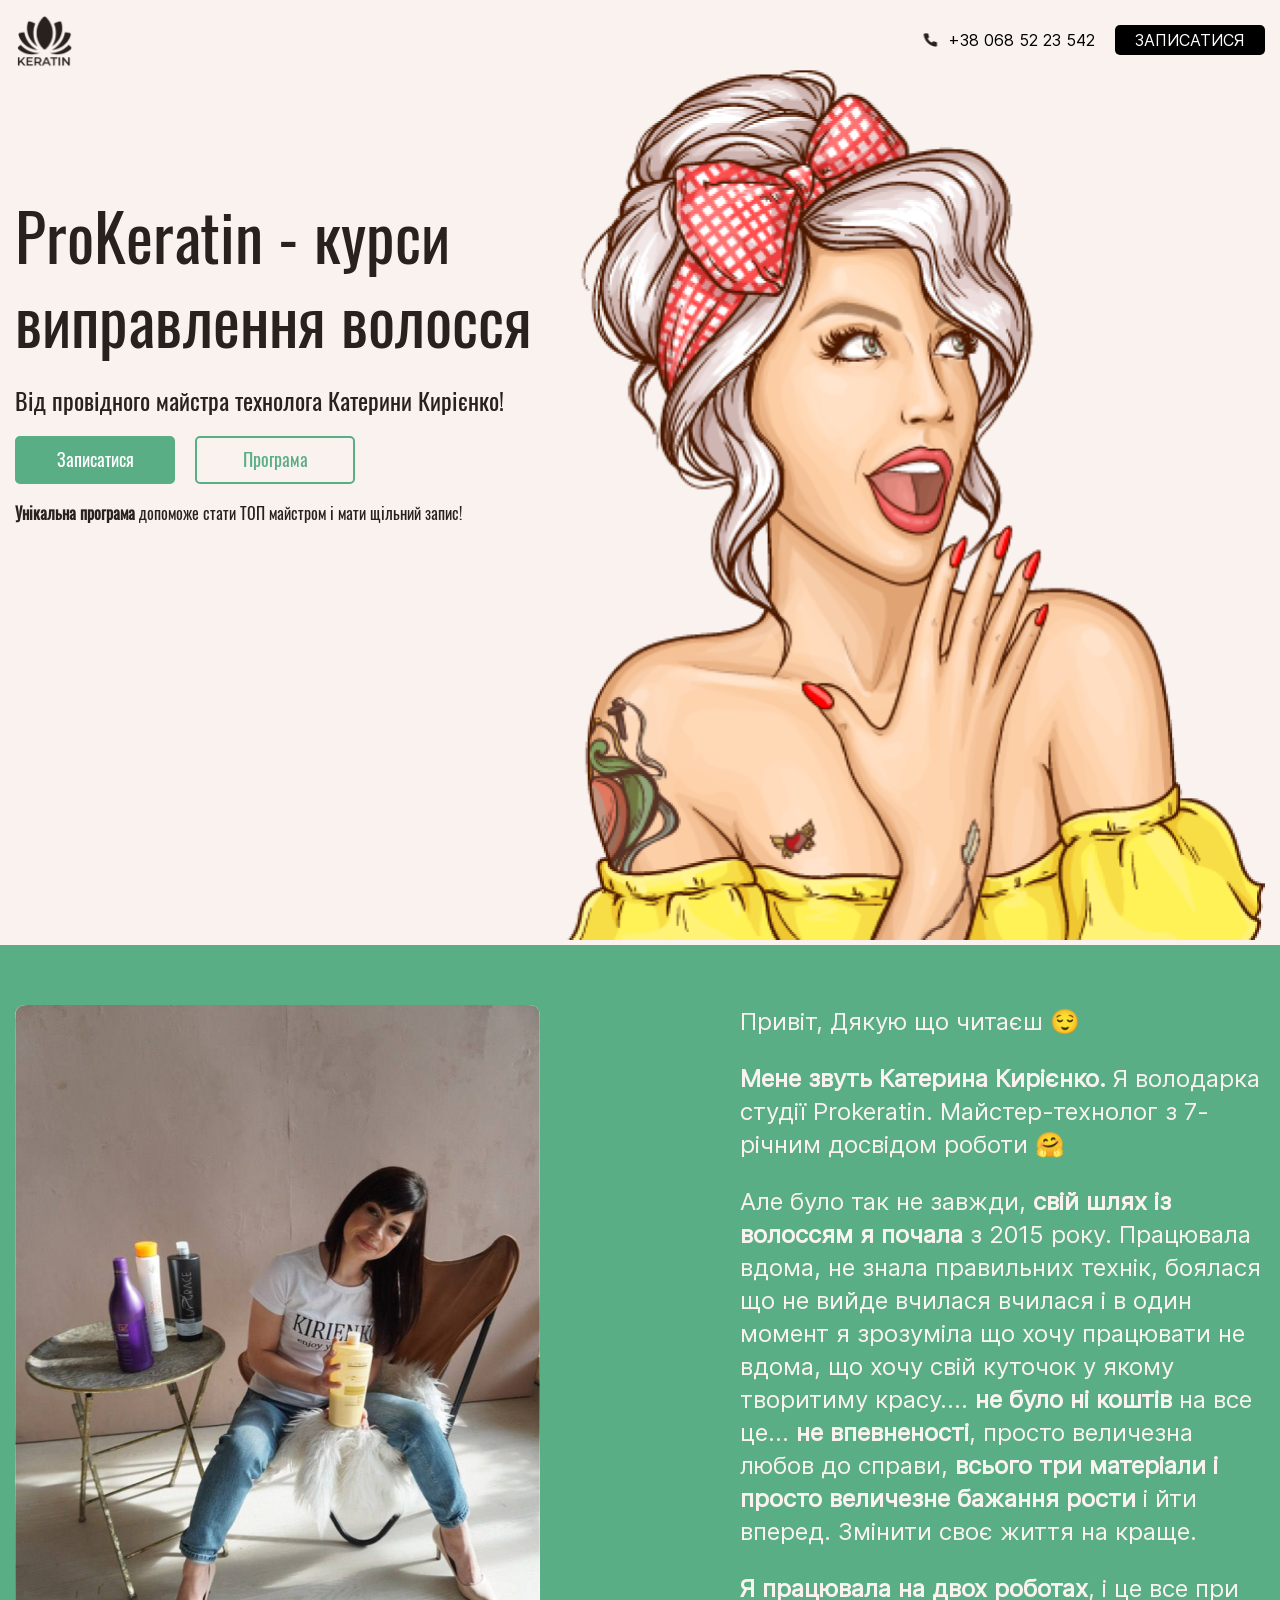
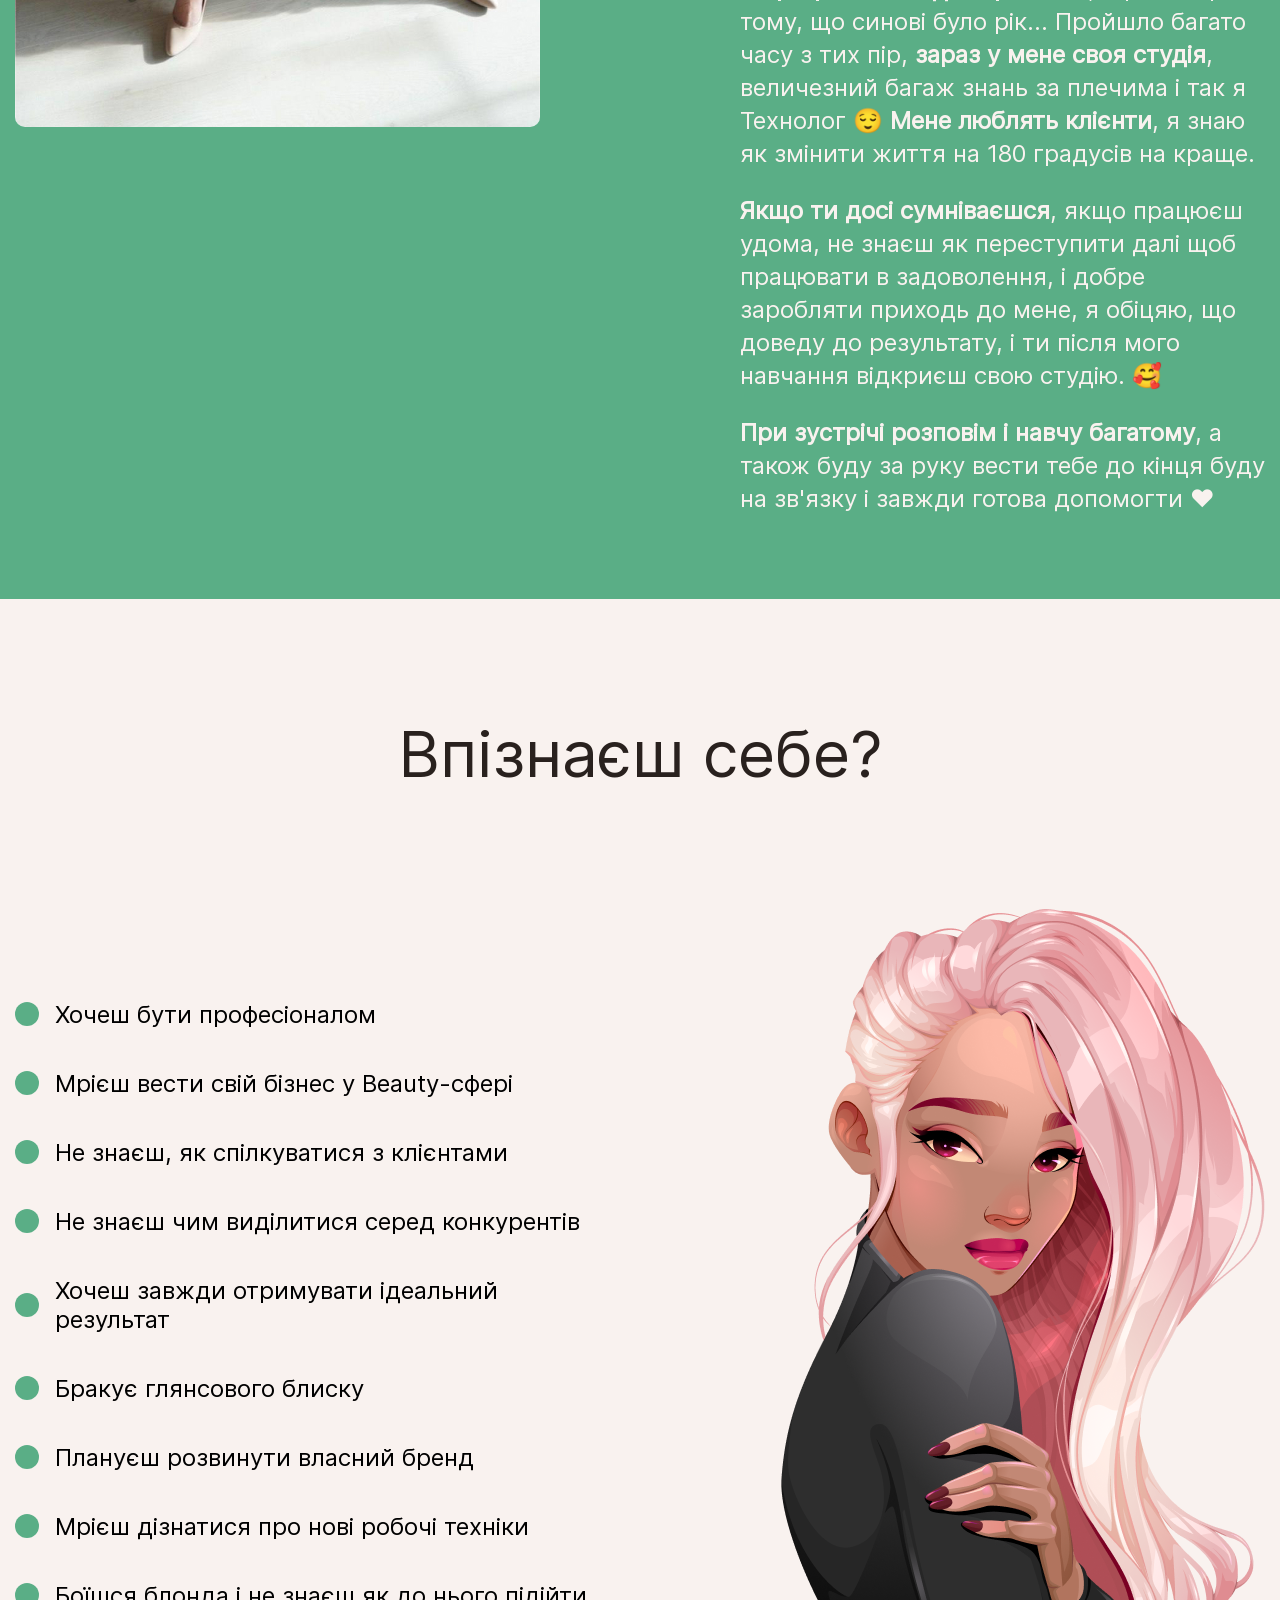
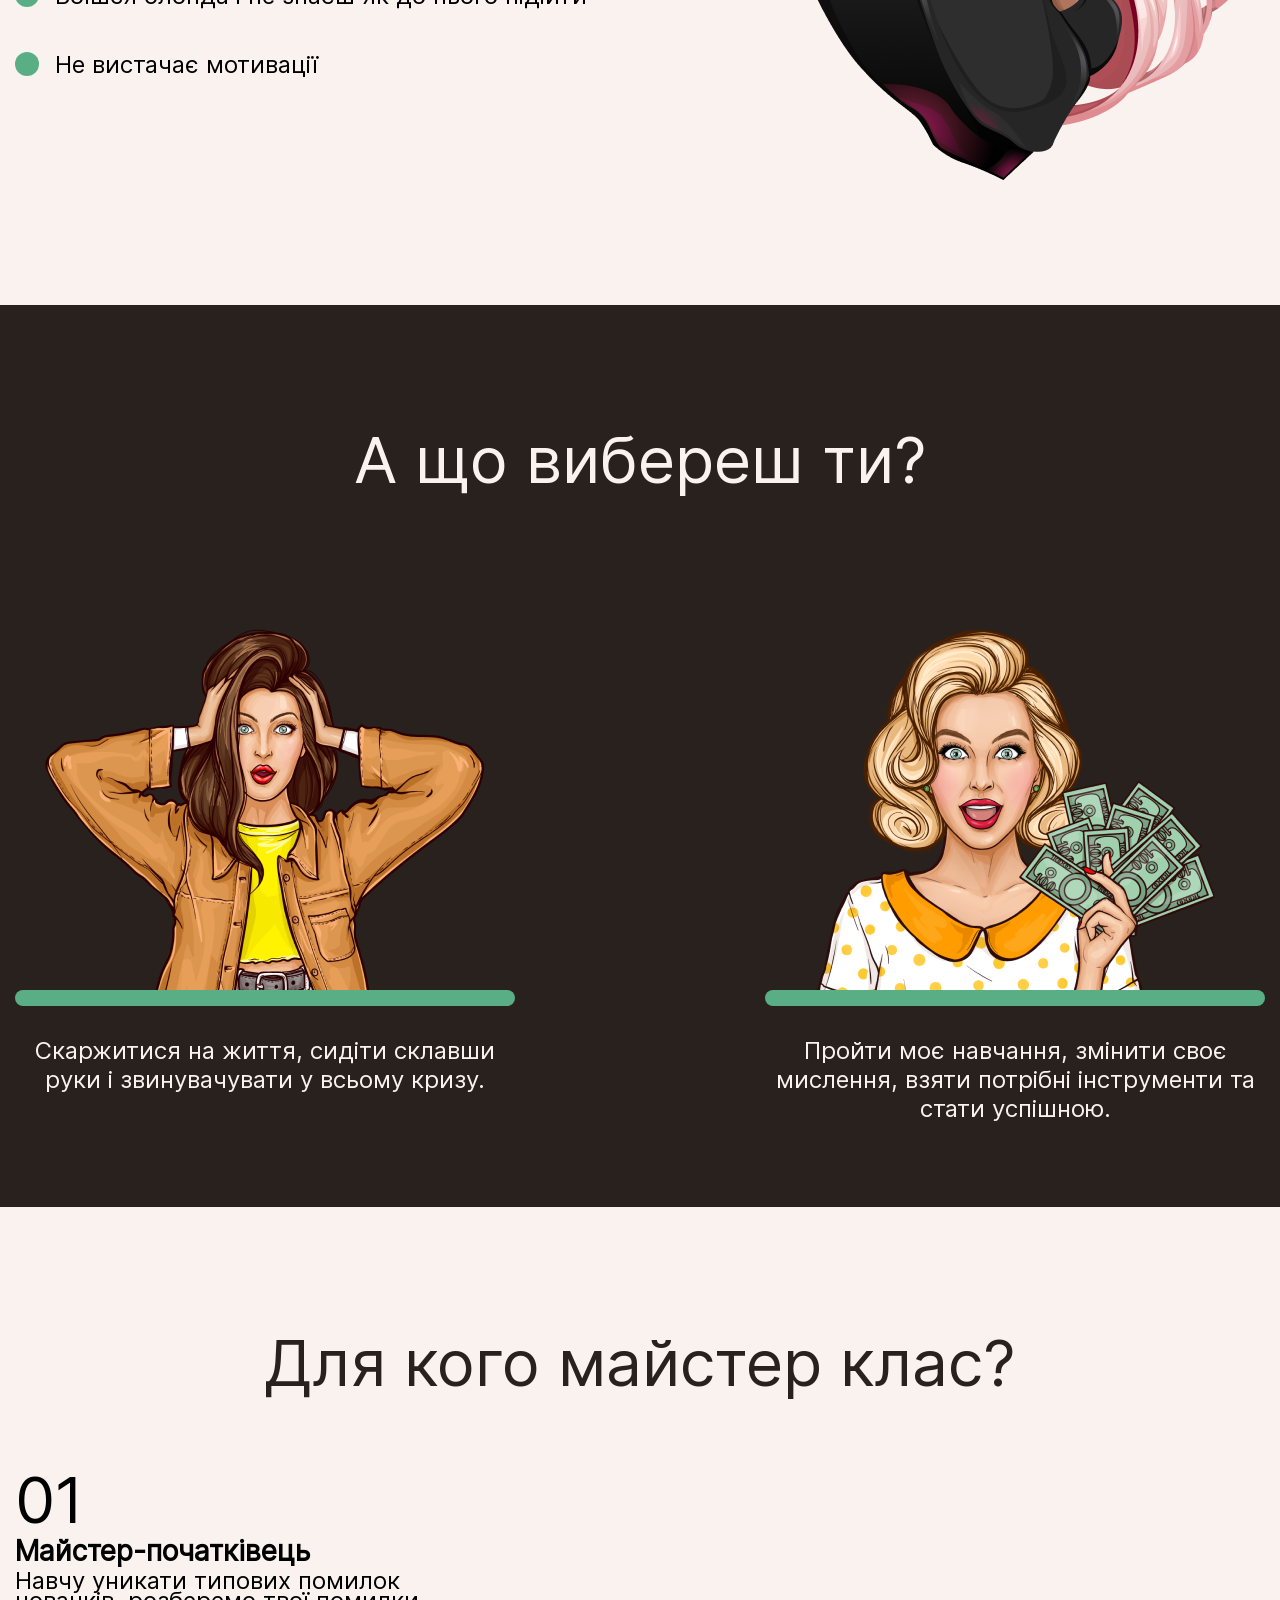
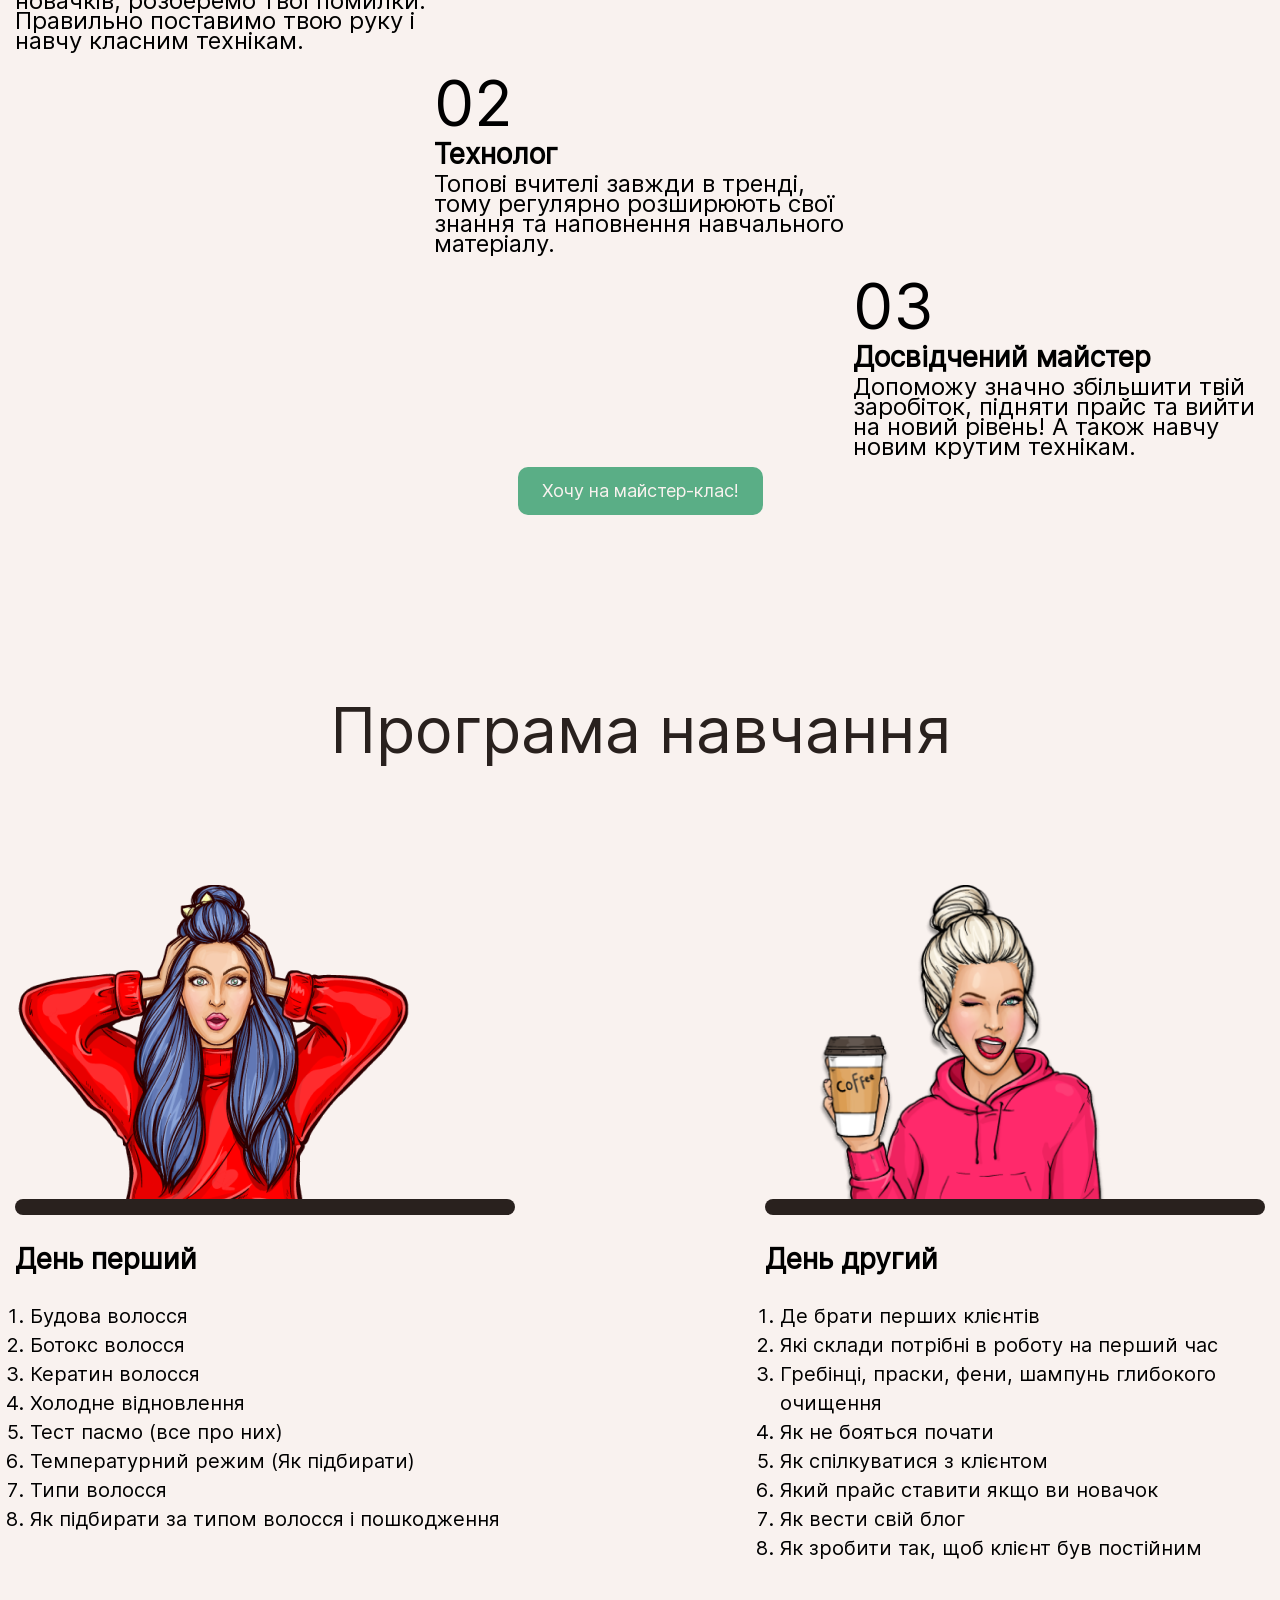
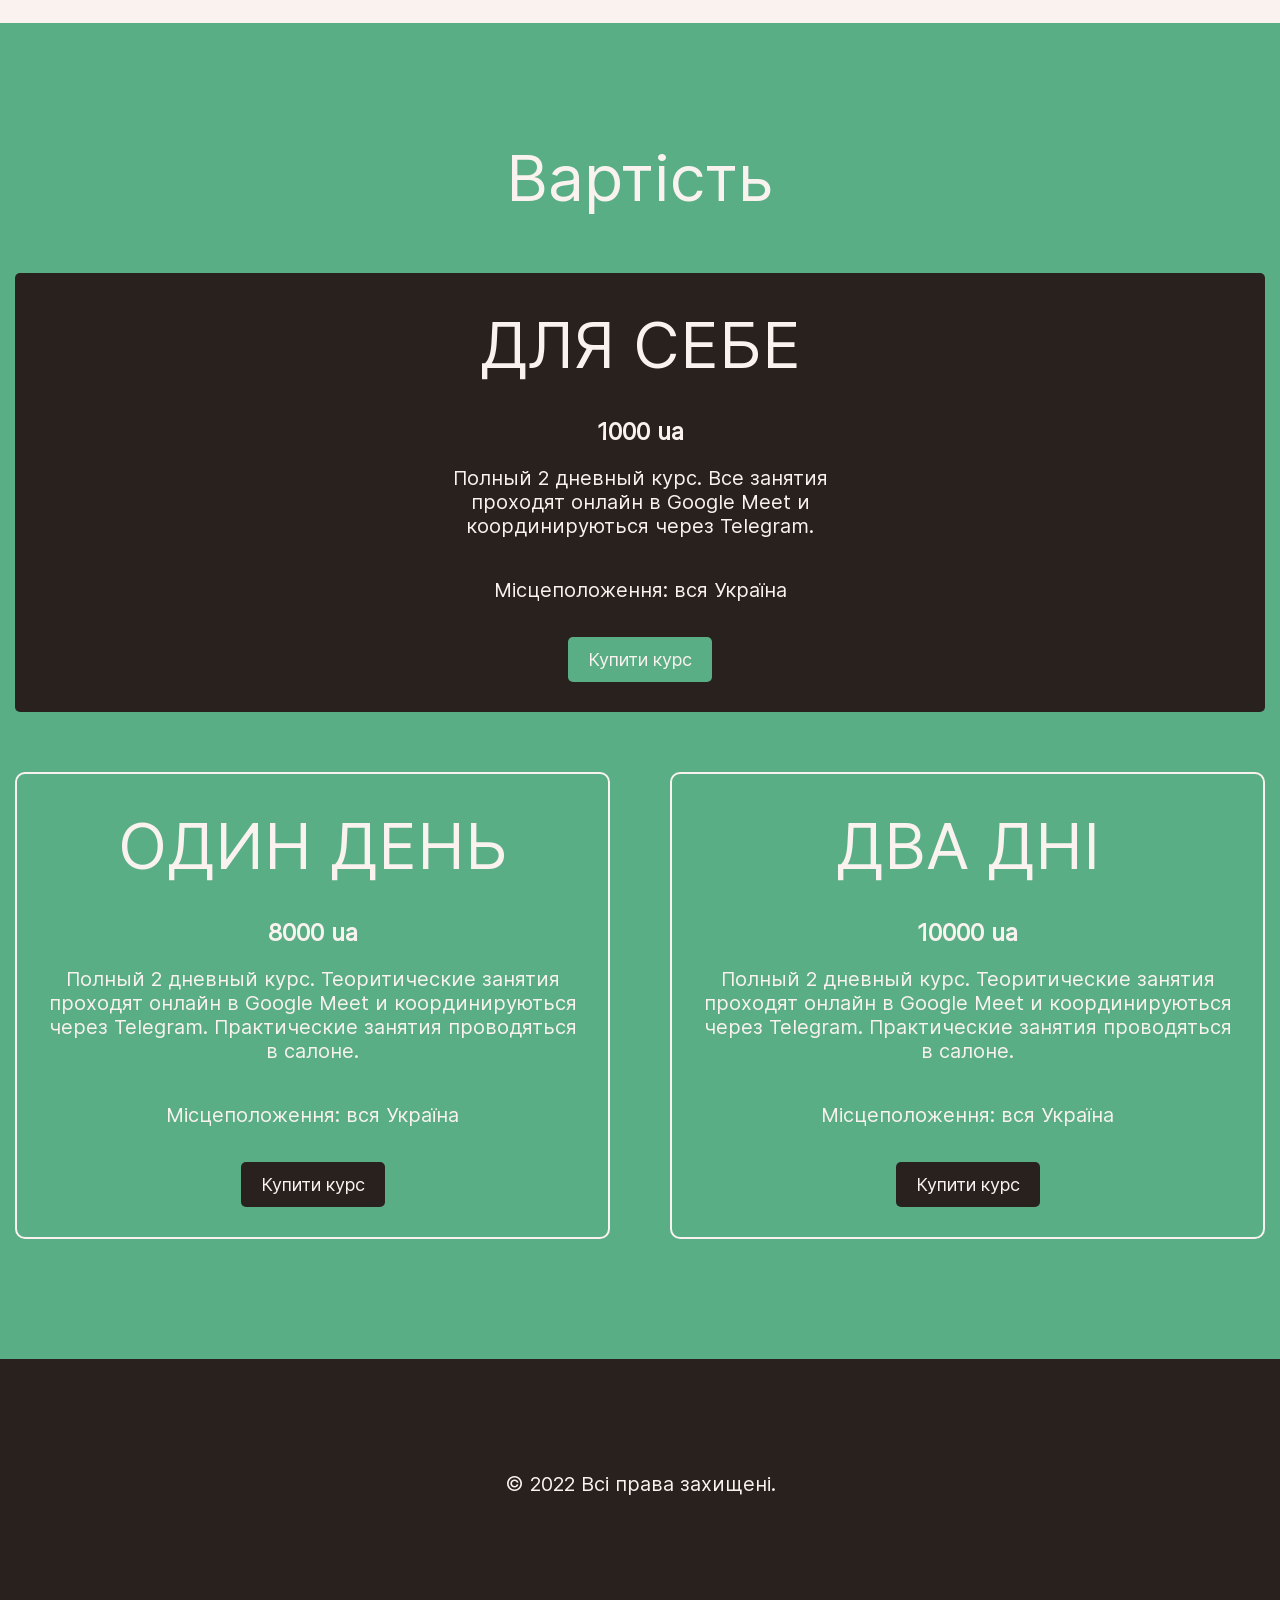
==== commit 6eea4785: "Work with pictures" ====
--- a/index.html
+++ b/index.html
@@ -38,7 +38,11 @@
                     </div>
                     <p class="header__desc-text"><b>Унікальна програма</b> допоможе стати ТОП майстром і мати щільний запис!</p>
                 </div>
-                <img class="header__main-img" src="./img/header_main_photo.png" alt="main_photo">
+                <picture >
+                    <source media="(max-width: 1023px)" srcset="./img/header_main_photo_min.png">
+                    <source media="(min-width: 1024px)" srcset="./img/header_main_photo.png">
+                    <img class="header__main-img" src="./img/header_main_photo_min.png" alt="main_photo">
+                </picture>
             </div>
         </div>
     </header>
@@ -47,7 +51,11 @@
             <div class="container">
                 <div class="author__wrapper">
                     <h2 class="is-hidden">Author</h2>
-                    <img class="author__photo" src="./img/photo_author.jpg" alt="author photo">
+                    <picture >
+                        <source media="(max-width: 1023px)" srcset="./img/photo_author_min.jpg">
+                        <source media="(min-width: 1024px)" srcset="./img/photo_author.jpg">
+                        <img class="author__photo" src="./img/photo_author_min.jpg" alt="author photo">
+                    </picture>
                     <div class="author__text">
                         <p>Привіт, Дякую що читаєш 😌</p>
                         <p><b>Мене звуть Катерина Кирієнко.</b> Я володарка студії Prokeratin. Майстер-технолог з 7-річним досвідом роботи 🤗</p>
@@ -64,7 +72,11 @@
                 <div class="yourself__wrapper">
                     <h2 class="title">Впізнаєш себе?</h2>
                     <div class="yourself__box">
-                        <img class="yourself__img" src="./img/yourself.png" alt="you recognize yourself">
+                        <picture >
+                            <source media="(max-width: 1023px)" srcset="./img/yourself_min.png">
+                            <source media="(min-width: 1024px)" srcset="./img/yourself.png">
+                            <img class="yourself__img" src="./img/yourself_min.png" alt="you recognize yourself">
+                        </picture>
                         <ul class="yourself__list">
                             <li class="yourself__item"><p>Хочеш бути професіоналом</p></li>
                             <li class="yourself__item"><p>Мрієш вести свій бізнес у Beauty-сфері</p></li>
@@ -86,11 +98,23 @@
                 <h2 class="title title--color">А що вибереш ти?</h2>
                 <div class="choose-you__wrapper">
                     <div class="choose-you__item">
-                        <div class="choose-you__img"><img  src="./img/choose_img_1.png" alt="what will you choose"></div>
+                        <div class="choose-you__img">
+                            <picture >
+                                <source media="(max-width: 1023px)" srcset="./img/choose_img_1_min.png">
+                                <source media="(min-width: 1024px)" srcset="./img/choose_img_1.png">
+                                <img src="./img/choose_img_1_min.png" alt="what will you choose">
+                            </picture>
+                        </div>
                         <p class="choose-you__text">Скаржитися на життя, сидіти склавши руки і звинувачувати у всьому кризу.</p>
                     </div>
                     <div class="choose-you__item">
-                        <div class="choose-you__img"><img  src="./img/choose_img_2.png" alt="what will you choose"></div>
+                        <div class="choose-you__img">
+                            <picture >
+                                <source media="(max-width: 1023px)" srcset="./img/choose_img_2_min.png">
+                                <source media="(min-width: 1024px)" srcset="./img/choose_img_2.png">
+                                <img src="./img/choose_img_2_min.png" alt="what will you choose">
+                            </picture>
+                        </div>
                         <p class="choose-you__text">Пройти моє навчання, змінити своє мислення, взяти потрібні інструменти та стати успішною.</p>
                     </div>
                 </div>
@@ -133,7 +157,13 @@
                 <h2 class="title">Програма навчання</h2>
                 <div class="instruction__wrapper">
                     <div class="instruction__box">
-                        <div class="instruction__img"><img  src="./img/instruction_img_1.png" alt="first step"></div>
+                        <div class="instruction__img">
+                            <picture >
+                                <source media="(max-width: 1023px)" srcset="./img/instruction_img_1_min.png">
+                                <source media="(min-width: 1024px)" srcset="./img/instruction_img_1.png">
+                                <img src="./img/instruction_img_1_min.png" alt="first step">
+                            </picture>
+                        </div>
                         <h3 class="instruction__title">День перший</h3>
                         <ul class="instruction__list">
                             <li class="instruction__item">Будова волосся</li>
@@ -147,7 +177,13 @@
                         </ul>
                     </div>
                     <div class="instruction__box">
-                        <div class="instruction__img"><img  src="./img/instruction_img_2.png" alt="second step"></div>
+                        <div class="instruction__img">
+                            <picture >
+                                <source media="(max-width: 1023px)" srcset="./img/instruction_img_2_min.png">
+                                <source media="(min-width: 1024px)" srcset="./img/instruction_img_2.png">
+                                <img src="./img/instruction_img_2_min.png" alt="second step">
+                            </picture>
+                        </div>
                         <h3 class="instruction__title">День другий</h3>
                         <ul class="instruction__list">
                             <li class="instruction__item">Де брати перших клієнтів</li>
--- a/css/style.css
+++ b/css/style.css
@@ -253,8 +253,6 @@
 }
 
 .author__photo {
-  width: 300px;
-  height: 300px;
   background-size: cover;
   border-radius: 10px;
   margin-bottom: 60px;
@@ -265,6 +263,10 @@
   font-size: 16px;
   font-weight: 300;
   line-height: 22px;
+}
+
+.author__text p {
+  margin-top: 0px;
 }
 
 .yourself__box {
@@ -284,8 +286,6 @@
 }
 
 .yourself__img {
-  width: 157px;
-  height: 283px;
   margin: 60px 0px;
 }
 
@@ -317,9 +317,7 @@
   background-color: #29211E;
 }
 
-.choose-you__item {
-  width: 345px;
-  margin-top: 60px;
+.choose-you__wrapper {
   display: -webkit-box;
   display: -ms-flexbox;
   display: flex;
@@ -333,11 +331,15 @@
   -webkit-box-align: center;
       -ms-flex-align: center;
           align-items: center;
+}
+
+.choose-you__item {
+  width: 345px;
+  margin-top: 60px;
   text-align: center;
 }
 
 .choose-you__img {
-  width: 100%;
   position: relative;
   margin-bottom: 30px;
 }
@@ -353,11 +355,6 @@
   background-color: #5AAE86;
 }
 
-.choose-you__img img {
-  width: 300px;
-  height: 285px;
-}
-
 .choose-you__text {
   font-family: "Inter", sans-serif;
   font-size: 16px;
@@ -431,6 +428,22 @@
   line-height: 21px;
 }
 
+.instruction__wrapper {
+  display: -webkit-box;
+  display: -ms-flexbox;
+  display: flex;
+  -webkit-box-orient: vertical;
+  -webkit-box-direction: normal;
+      -ms-flex-direction: column;
+          flex-direction: column;
+  -webkit-box-pack: center;
+      -ms-flex-pack: center;
+          justify-content: center;
+  -webkit-box-align: center;
+      -ms-flex-align: center;
+          align-items: center;
+}
+
 .instruction__box {
   width: 345px;
   margin-top: 60px;
@@ -440,20 +453,6 @@
 }
 
 .instruction__img {
-  width: 100%;
-  display: -webkit-box;
-  display: -ms-flexbox;
-  display: flex;
-  -webkit-box-pack: center;
-      -ms-flex-pack: center;
-          justify-content: center;
-  -webkit-box-align: center;
-      -ms-flex-align: center;
-          align-items: center;
-  -webkit-box-orient: horizontal;
-  -webkit-box-direction: normal;
-      -ms-flex-direction: row;
-          flex-direction: row;
   position: relative;
   margin-bottom: 30px;
 }
@@ -467,11 +466,6 @@
   right: 0px;
   bottom: 0px;
   background-color: #29211E;
-}
-
-.instruction__img img {
-  width: 300px;
-  height: 285px;
 }
 
 .instruction__title {
@@ -686,11 +680,6 @@
         -ms-flex-direction: row;
             flex-direction: row;
   }
-  .author__photo {
-    width: 525px;
-    height: 722px;
-    margin-bottom: 60px;
-  }
   .author__text {
     width: 525px;
     font-size: 24px;
@@ -711,10 +700,6 @@
         -ms-flex-direction: row-reverse;
             flex-direction: row-reverse;
   }
-  .yourself__img {
-    width: 483px;
-    height: 871px;
-  }
   .yourself__list {
     width: 600px;
   }
@@ -747,16 +732,9 @@
   .choose-you__item {
     width: 500px;
   }
-  .choose-you__img {
-    width: 100%;
-  }
   .choose-you__img::after {
     height: 16px;
     border-radius: 10px;
-  }
-  .choose-you__img img {
-    width: 400px;
-    height: 385px;
   }
   .choose-you__text {
     font-size: 24px;
@@ -820,16 +798,12 @@
     font-size: 24px;
     line-height: 29px;
   }
-  .instruction__img {
-    width: 100%;
+  .instruction__img img {
+    height: 324px;
   }
   .instruction__img::after {
     height: 16px;
     border-radius: 10px;
-  }
-  .instruction__img img {
-    width: 400px;
-    height: 385px;
   }
   .instruction__title {
     font-weight: 600;
